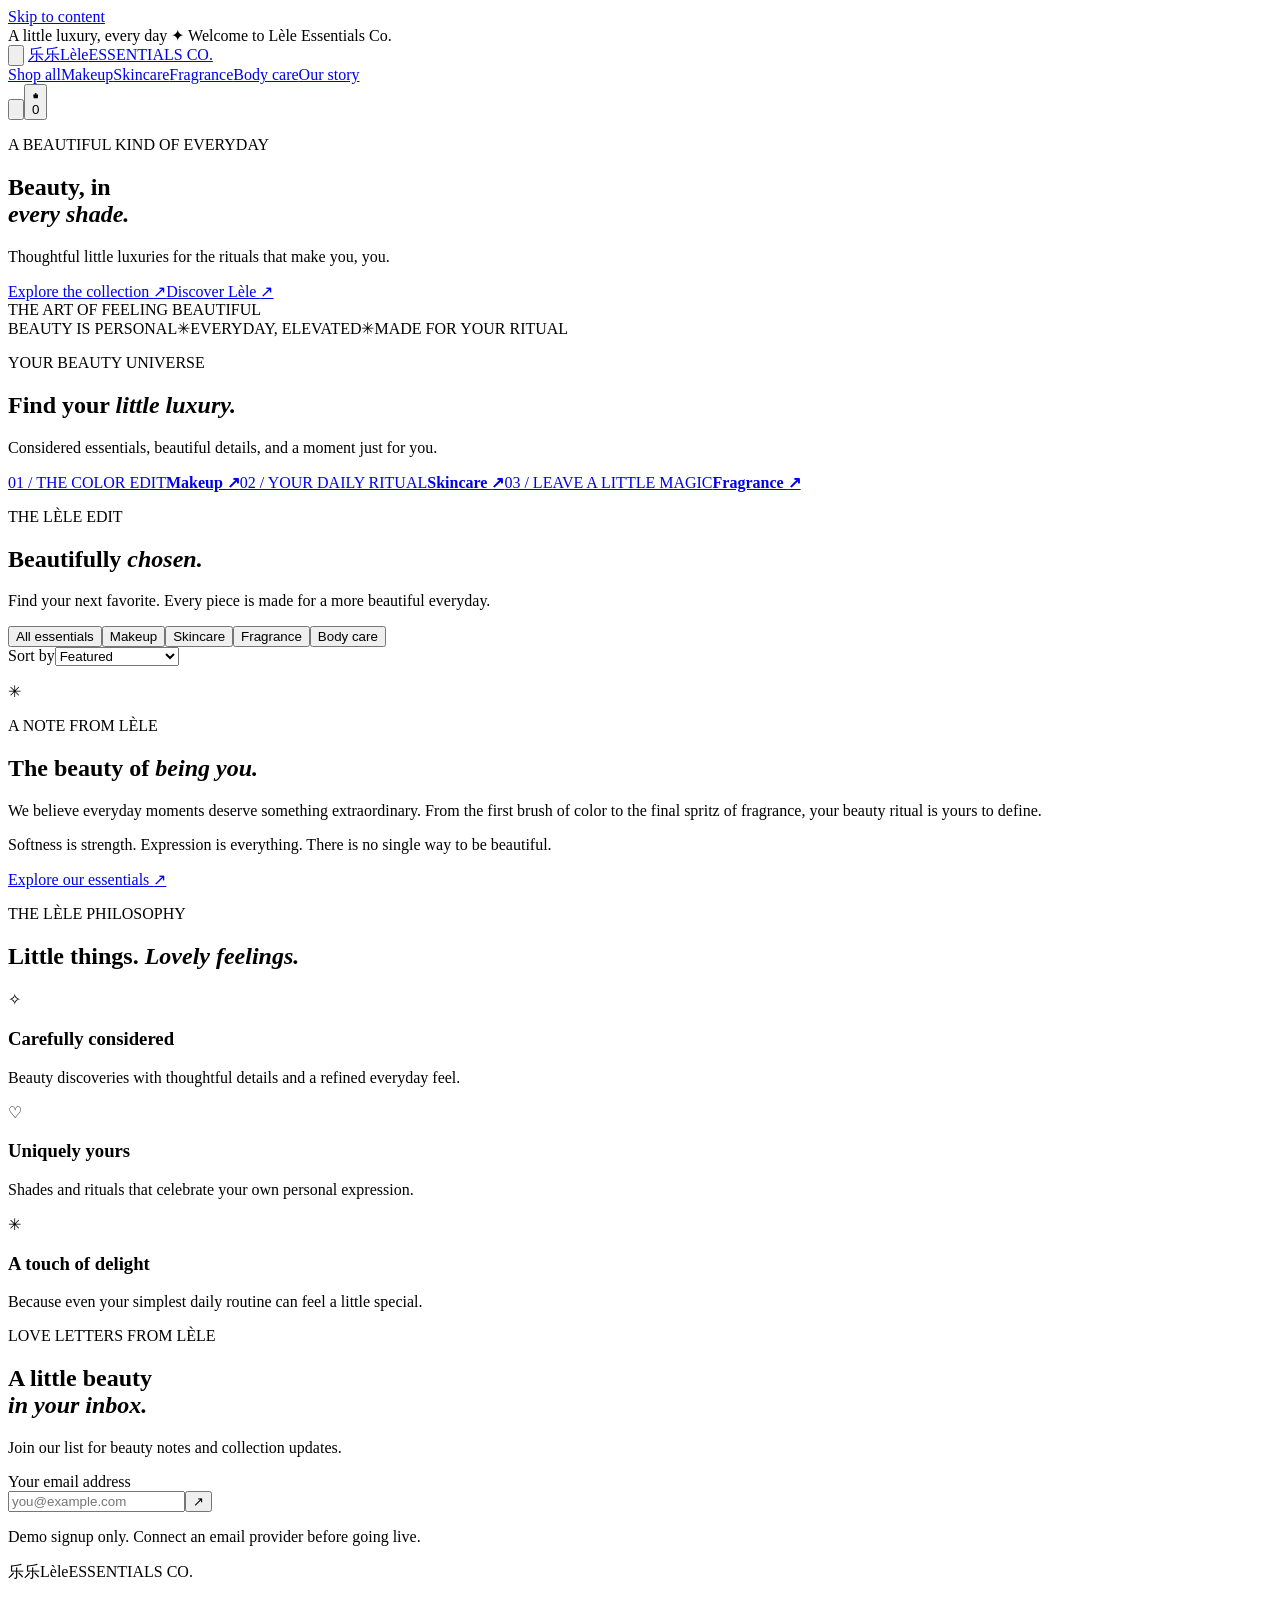
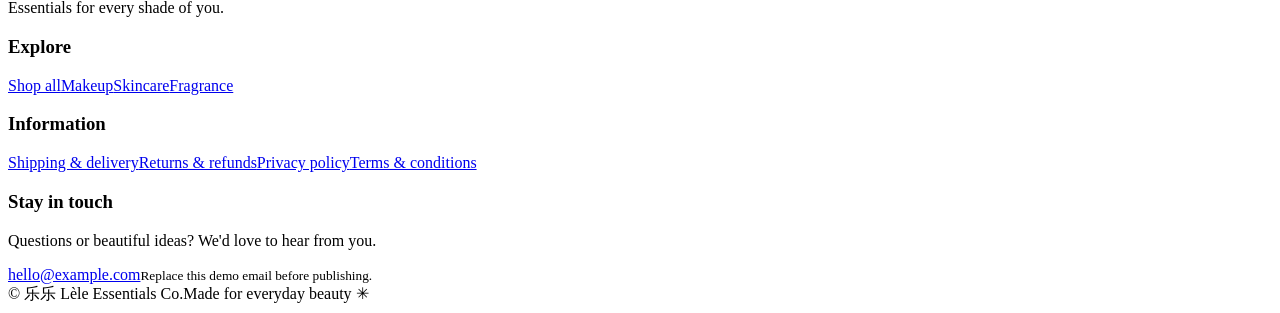
==== index.html @ a58bf6aa "Add files via upload" ====
<!doctype html>
<html lang="en">
<head>
  <meta charset="UTF-8" />
  <meta name="viewport" content="width=device-width, initial-scale=1" />
  <meta name="theme-color" content="#faf6f2" />
  <meta name="description" content="Lèle Essentials Co. — Discover beautifully curated makeup, skincare, fragrance and everyday beauty essentials." />
  <title>乐乐 Lèle Essentials Co. | Beauty, in every shade.</title>
  <link rel="preconnect" href="https://fonts.googleapis.com" />
  <link rel="preconnect" href="https://fonts.gstatic.com" crossorigin />
  <link href="https://fonts.googleapis.com/css2?family=DM+Sans:wght@400;500;600;700&family=Playfair+Display:ital,wght@0,400;0,500;0,600;1,400&display=swap" rel="stylesheet" />
  <link rel="stylesheet" href="styles.css" />
  <script src="app.js" defer></script>
</head>
<body>
  <a class="skip-link" href="#main">Skip to content</a>
  <div class="announcement">A little luxury, every day <span aria-hidden="true">✦</span> Welcome to Lèle Essentials Co.</div>
  <header class="site-header" id="top">
    <div class="header-inner wrap">
      <button class="icon-button menu-toggle" id="menuToggle" aria-label="Open menu" aria-expanded="false" aria-controls="navigation"><svg viewBox="0 0 24 24" aria-hidden="true"><path d="M4 7h16M4 12h16M4 17h16"/></svg></button>
      <a class="brand" href="#top" aria-label="Lèle Essentials Co., homepage"><span class="hanzi">乐乐</span><span class="brand-name">Lèle</span><span class="brand-sub">ESSENTIALS CO.</span></a>
      <nav class="navigation" id="navigation" aria-label="Main navigation">
        <a href="#shop" data-category="all">Shop all</a><a href="#shop" data-category="Makeup">Makeup</a><a href="#shop" data-category="Skincare">Skincare</a><a href="#shop" data-category="Fragrance">Fragrance</a><a href="#shop" data-category="Body Care">Body care</a><a href="#story">Our story</a>
      </nav>
      <div class="header-actions"><button class="icon-button" id="searchToggle" aria-label="Search products"><svg viewBox="0 0 24 24" aria-hidden="true"><circle cx="10.8" cy="10.8" r="6.6"/><path d="m16 16 5 5"/></svg></button><button class="icon-button cart-trigger" id="cartToggle" aria-label="Open shopping bag"><svg viewBox="0 0 24 24" aria-hidden="true"><path d="M4 8h16l-1.3 12H5.3L4 8Z"/><path d="M9 9V6a3 3 0 0 1 6 0v3"/></svg><span id="cartCount" class="cart-count">0</span></button></div>
    </div>
    <div class="search-panel" id="searchPanel" hidden><div class="wrap search-inner"><label for="searchInput">Find something lovely</label><div class="search-field"><svg viewBox="0 0 24 24" aria-hidden="true"><circle cx="10.8" cy="10.8" r="6.6"/><path d="m16 16 5 5"/></svg><input id="searchInput" type="search" placeholder="Search makeup, skincare, fragrance..." autocomplete="off"/><button class="plain-button" id="searchClose" aria-label="Close search">✕</button></div></div></div>
  </header>
  <main id="main">
    <section class="hero" aria-labelledby="hero-title"><div class="hero-photo" role="img" aria-label="Warm, refined beauty products in a sunlit editorial setting"></div><div class="hero-shade"></div><div class="wrap hero-content"><p class="eyebrow light">A BEAUTIFUL KIND OF EVERYDAY</p><h1 id="hero-title">Beauty, in<br/><em>every shade.</em></h1><p>Thoughtful little luxuries for the rituals that make you, you.</p><div class="hero-actions"><a class="button button-light" href="#shop">Explore the collection <span aria-hidden="true">↗</span></a><a class="text-link light-link" href="#story">Discover Lèle <span aria-hidden="true">↗</span></a></div></div><span class="hero-side-note">THE ART OF FEELING BEAUTIFUL</span></section>
    <div class="brand-ribbon"><span>BEAUTY IS PERSONAL</span><span class="ribbon-star">✳</span><span>EVERYDAY, ELEVATED</span><span class="ribbon-star">✳</span><span>MADE FOR YOUR RITUAL</span></div>
    <section class="section category-section wrap" id="discover"><div class="section-heading"><div><p class="eyebrow">YOUR BEAUTY UNIVERSE</p><h2>Find your <em>little luxury.</em></h2></div><p>Considered essentials, beautiful details, and a moment just for you.</p></div><div class="category-grid"><a class="category-card category-makeup" href="#shop" data-category="Makeup"><span class="category-image cat-img-makeup"></span><span class="category-label"><span>01 / THE COLOR EDIT</span><strong>Makeup <span>↗</span></strong></span></a><a class="category-card category-skincare" href="#shop" data-category="Skincare"><span class="category-image cat-img-skincare"></span><span class="category-label"><span>02 / YOUR DAILY RITUAL</span><strong>Skincare <span>↗</span></strong></span></a><a class="category-card category-fragrance" href="#shop" data-category="Fragrance"><span class="category-image cat-img-fragrance"></span><span class="category-label"><span>03 / LEAVE A LITTLE MAGIC</span><strong>Fragrance <span>↗</span></strong></span></a></div></section>
    <section class="section products-section" id="shop"><div class="wrap"><div class="section-heading products-heading"><div><p class="eyebrow">THE LÈLE EDIT</p><h2>Beautifully <em>chosen.</em></h2></div><p>Find your next favorite. Every piece is made for a more beautiful everyday.</p></div><div class="shop-tools"><div class="filter-tabs" id="filters" role="group" aria-label="Filter products"><button class="filter-tab active" data-filter="all" aria-pressed="true">All essentials</button><button class="filter-tab" data-filter="Makeup" aria-pressed="false">Makeup</button><button class="filter-tab" data-filter="Skincare" aria-pressed="false">Skincare</button><button class="filter-tab" data-filter="Fragrance" aria-pressed="false">Fragrance</button><button class="filter-tab" data-filter="Body Care" aria-pressed="false">Body care</button></div><div class="sort-area"><label for="sortProducts">Sort by</label><select id="sortProducts"><option value="featured">Featured</option><option value="price-low">Price: low to high</option><option value="price-high">Price: high to low</option><option value="name">Name: A to Z</option></select></div></div><p class="result-count" id="resultCount" aria-live="polite"></p><div class="product-grid" id="productGrid"></div><div id="noResults" class="empty-results" hidden><h3>No matches just yet.</h3><p>Try another search or category to find your new favorite.</p><button class="button button-dark" id="resetProducts">View all products</button></div></div></section>
    <section class="editorial-section" id="story"><div class="editorial-photo" role="img" aria-label="Elegant beauty still life with roses and skincare"></div><div class="editorial-copy"><span class="ornament">✳</span><p class="eyebrow">A NOTE FROM LÈLE</p><h2>The beauty of <em>being you.</em></h2><p>We believe everyday moments deserve something extraordinary. From the first brush of color to the final spritz of fragrance, your beauty ritual is yours to define.</p><p class="editorial-small">Softness is strength. Expression is everything. There is no single way to be beautiful.</p><a href="#shop" class="text-link">Explore our essentials <span aria-hidden="true">↗</span></a></div></section>
    <section class="section promise-section wrap"><p class="eyebrow center">THE LÈLE PHILOSOPHY</p><h2>Little things. <em>Lovely feelings.</em></h2><div class="promise-grid"><article><span class="promise-icon" aria-hidden="true">✧</span><h3>Carefully considered</h3><p>Beauty discoveries with thoughtful details and a refined everyday feel.</p></article><article><span class="promise-icon" aria-hidden="true">♡</span><h3>Uniquely yours</h3><p>Shades and rituals that celebrate your own personal expression.</p></article><article><span class="promise-icon" aria-hidden="true">✳</span><h3>A touch of delight</h3><p>Because even your simplest daily routine can feel a little special.</p></article></div></section>
    <section class="newsletter-section"><div class="wrap newsletter-content"><div><p class="eyebrow">LOVE LETTERS FROM LÈLE</p><h2>A little beauty<br/><em>in your inbox.</em></h2><p>Join our list for beauty notes and collection updates.</p></div><form id="newsletterForm" class="newsletter-form"><label for="newsletterEmail">Your email address</label><div class="email-row"><input type="email" id="newsletterEmail" name="email" placeholder="you@example.com" required autocomplete="email"/><button type="submit" aria-label="Subscribe to updates">↗</button></div><p class="form-note">Demo signup only. Connect an email provider before going live.</p><p id="newsletterMessage" class="newsletter-message" role="status"></p></form></div></section>
  </main>
  <footer class="site-footer"><div class="wrap footer-grid"><div class="footer-brand"><span class="hanzi">乐乐</span><span class="brand-name">Lèle</span><span class="brand-sub">ESSENTIALS CO.</span><p>Essentials for every shade of you.</p></div><div><h3>Explore</h3><a href="#shop" data-category="all">Shop all</a><a href="#shop" data-category="Makeup">Makeup</a><a href="#shop" data-category="Skincare">Skincare</a><a href="#shop" data-category="Fragrance">Fragrance</a></div><div><h3>Information</h3><a href="#" data-info="Shipping & delivery">Shipping & delivery</a><a href="#" data-info="Returns & refunds">Returns & refunds</a><a href="#" data-info="Privacy policy">Privacy policy</a><a href="#" data-info="Terms & conditions">Terms & conditions</a></div><div><h3>Stay in touch</h3><p>Questions or beautiful ideas? We'd love to hear from you.</p><a href="mailto:hello@example.com">hello@example.com</a><small>Replace this demo email before publishing.</small></div></div><div class="wrap footer-bottom"><span>© <span id="year"></span> 乐乐 Lèle Essentials Co.</span><span>Made for everyday beauty ✳</span></div></footer>
  <div class="overlay" id="overlay" hidden></div>
  <aside class="drawer cart-drawer" id="cartDrawer" aria-labelledby="cartTitle" aria-modal="true" role="dialog" hidden><div class="drawer-header"><div><p class="eyebrow">YOUR LÈLE PICKS</p><h2 id="cartTitle">Your beauty bag <span id="cartTitleCount">(0)</span></h2></div><button class="close-button" id="cartClose" aria-label="Close shopping bag">✕</button></div><div class="cart-items" id="cartItems"></div><div class="cart-footer"><div class="subtotal"><span>Subtotal</span><strong id="subtotal">৳0</strong></div><p>Shipping and applicable charges are calculated at checkout.</p><button class="button button-dark checkout-btn" id="checkoutButton">Checkout <span>↗</span></button><button class="continue-shopping" id="continueShopping">Continue shopping</button></div></aside>
  <section class="product-modal" id="productModal" role="dialog" aria-modal="true" aria-labelledby="modalTitle" hidden><button class="close-button modal-close" id="modalClose" aria-label="Close product details">✕</button><div class="modal-image"><img id="modalImg" alt=""/></div><div class="modal-details"><p class="eyebrow" id="modalCategory"></p><h2 id="modalTitle"></h2><div id="modalPrice" class="modal-price"></div><p id="modalDescription"></p><fieldset class="variant-fieldset"><legend id="variantLegend">Select shade</legend><div id="modalVariants" class="variant-options"></div></fieldset><p class="variant-selection" id="selectedVariant"></p><button class="button button-dark modal-add" id="modalAdd">Add to bag <span>↗</span></button><div class="modal-accordion"><details open><summary>Product details</summary><p id="modalDetailsText"></p></details><details><summary>About this item</summary><p>Demo product information. Replace with supplier-verified ingredients, usage instructions, and safety details before selling.</p></details></div></div></section>
  <section class="info-modal" id="infoModal" role="dialog" aria-modal="true" aria-labelledby="infoTitle" hidden><button class="close-button" id="infoClose" aria-label="Close information">✕</button><p class="eyebrow">LÈLE ESSENTIALS CO.</p><h2 id="infoTitle"></h2><p>This is a demonstration storefront. The official business policy for this section has not been provided. Add your verified store information and policy before publishing.</p></section>
  <div class="toast" id="toast" role="status" aria-live="polite"></div>
</body>
</html>
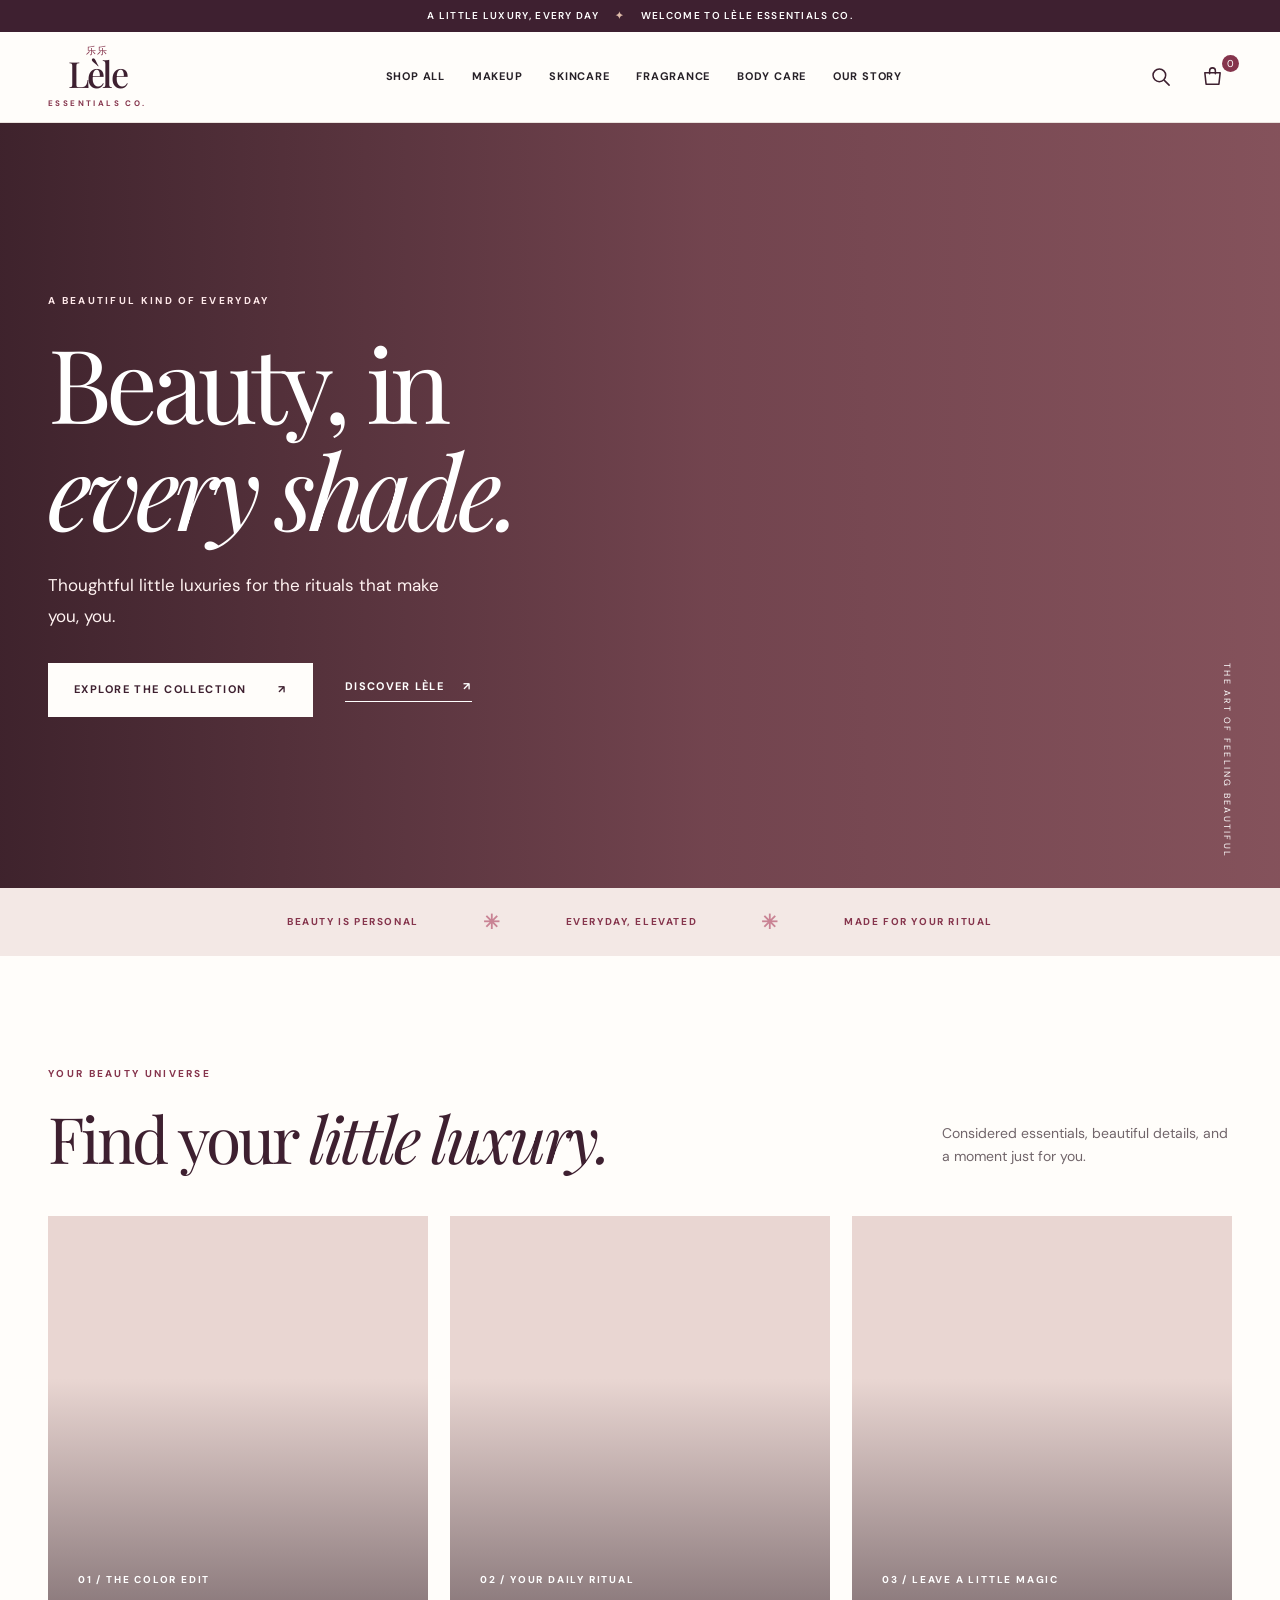
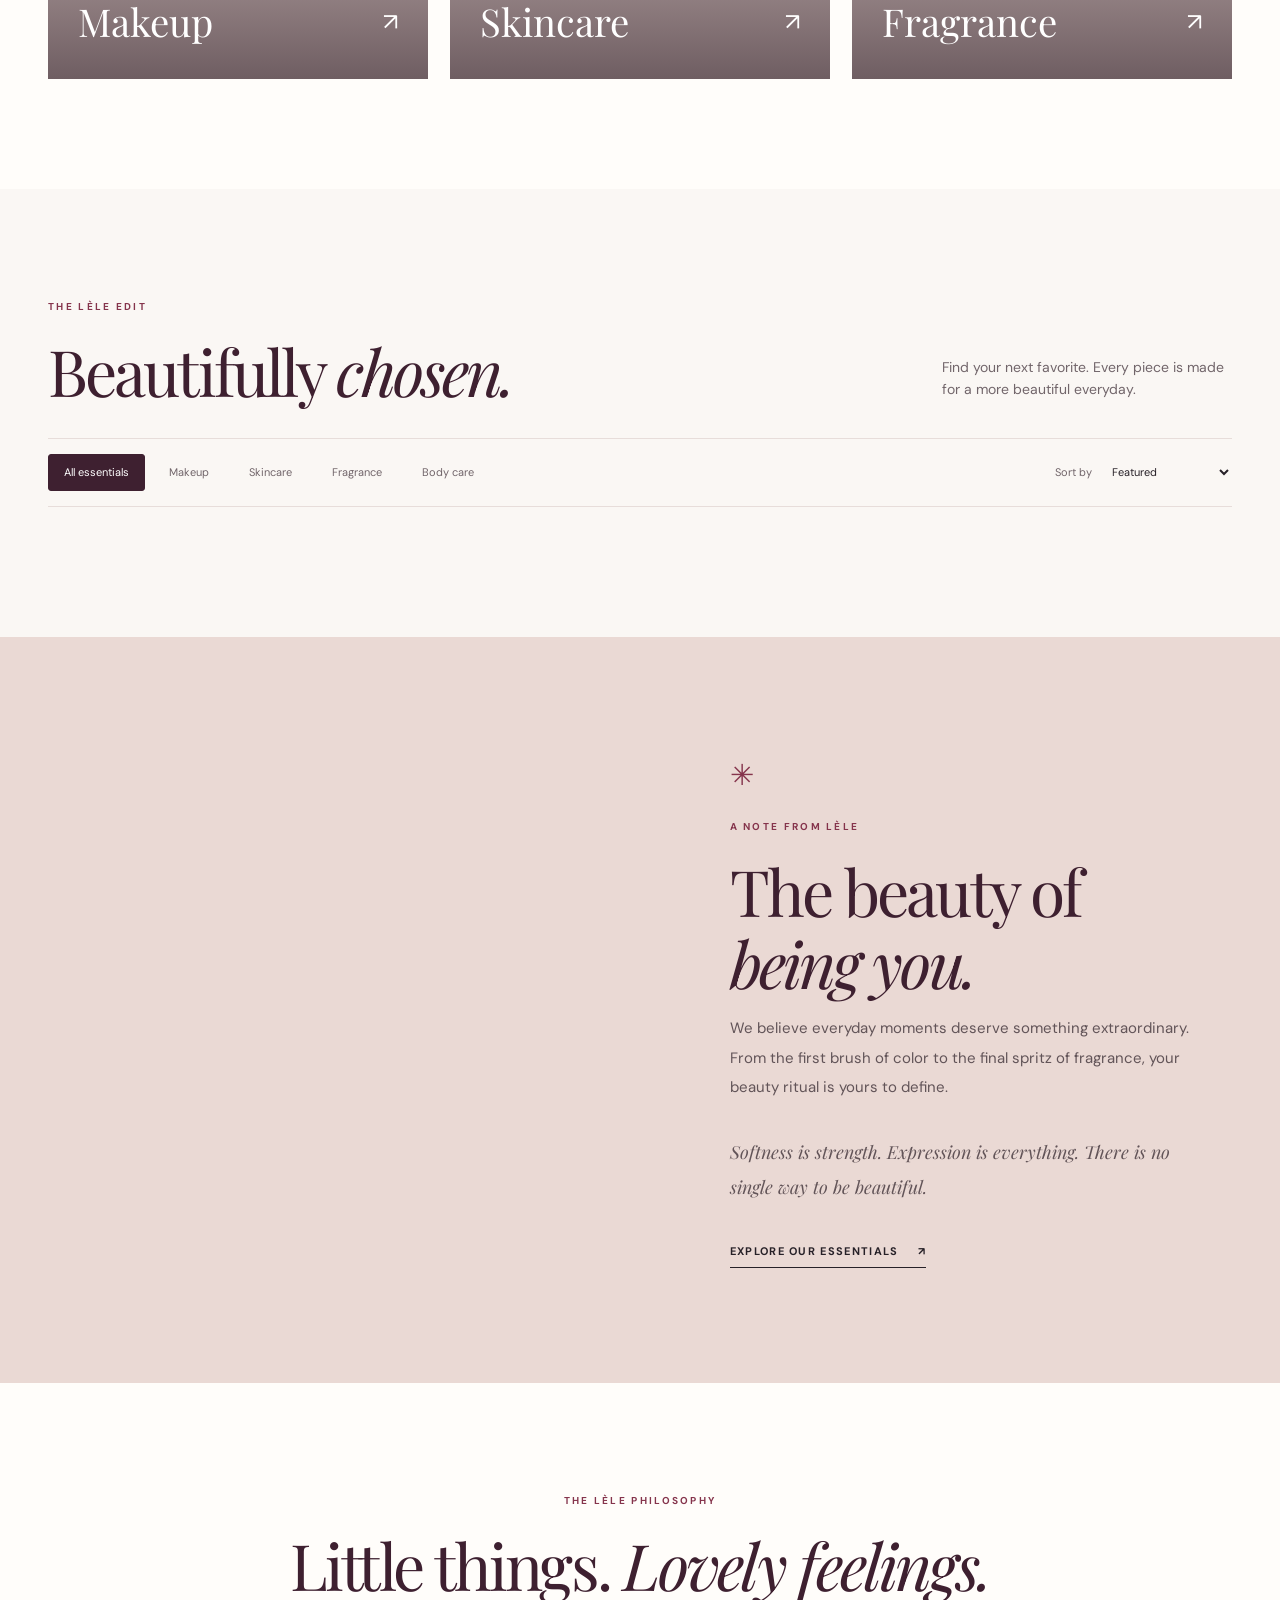
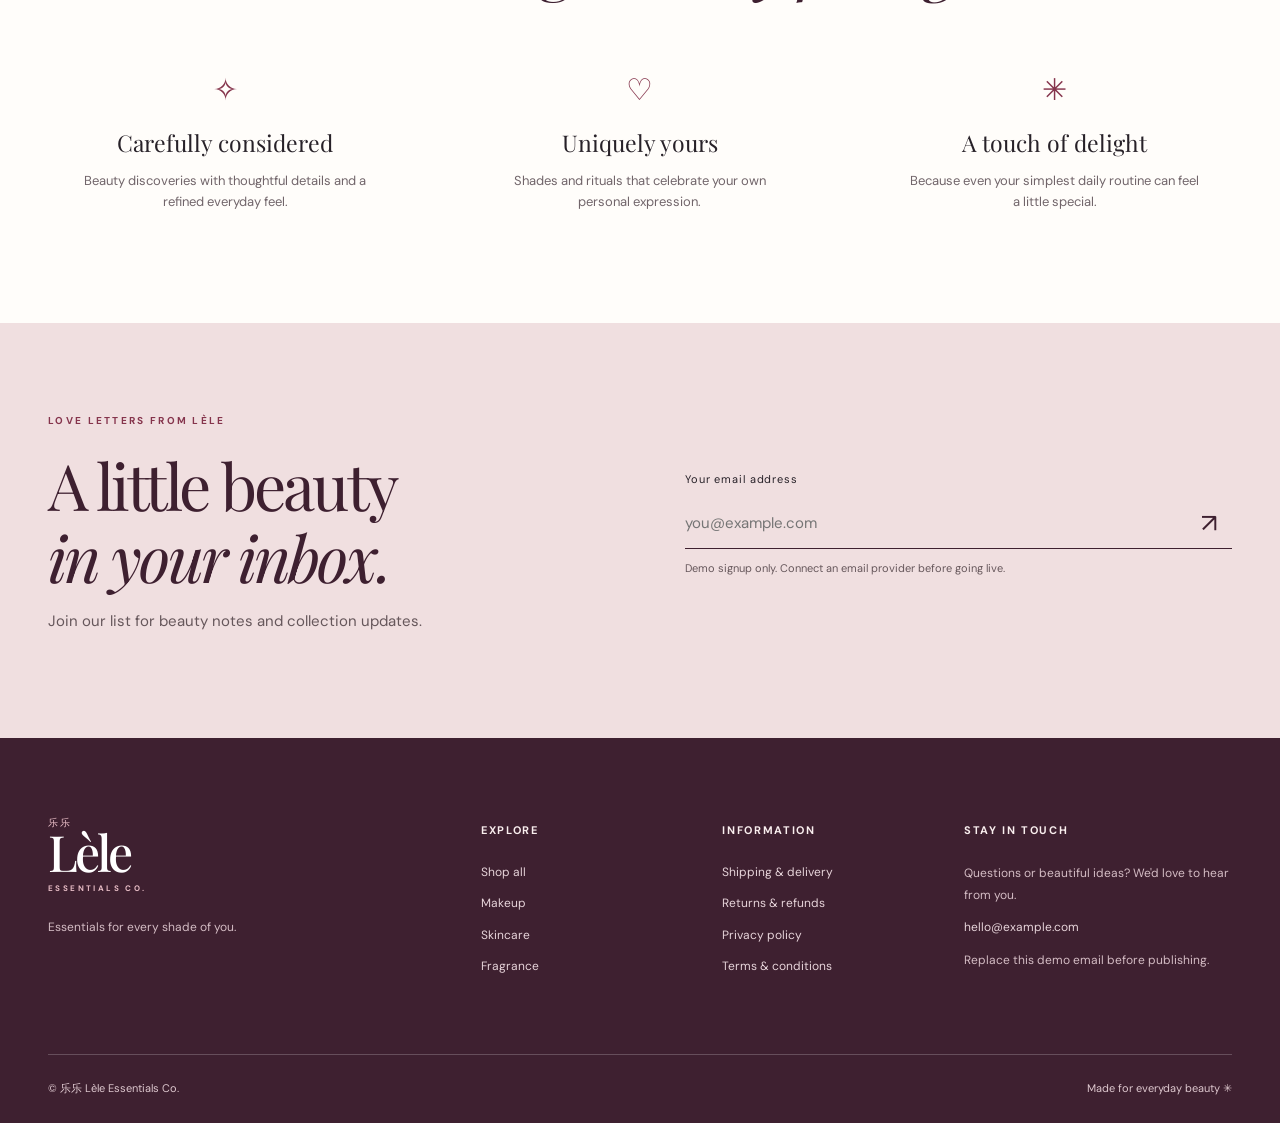
==== commit 785d9235: "Rename lele-essentials-complete.html to index.html" ====
--- a/index.html
+++ b/index.html
@@ -9,8 +9,57 @@
   <link rel="preconnect" href="https://fonts.googleapis.com" />
   <link rel="preconnect" href="https://fonts.gstatic.com" crossorigin />
   <link href="https://fonts.googleapis.com/css2?family=DM+Sans:wght@400;500;600;700&family=Playfair+Display:ital,wght@0,400;0,500;0,600;1,400&display=swap" rel="stylesheet" />
-  <link rel="stylesheet" href="styles.css" />
-  <script src="app.js" defer></script>
+  <style>
+:root{--ivory:#faf7f4;--pearl:#fffdfa;--blush:#f2d6da;--rose:#c98394;--berry:#85344c;--plum:#3e2030;--gold:#c6a16a;--taupe:#96857e;--ink:#272128;--muted:#71656a;--line:#e7ddda;--serif:'Playfair Display',Georgia,serif;--sans:'DM Sans',Arial,sans-serif}*{box-sizing:border-box}html{scroll-behavior:smooth;scroll-padding-top:85px}body{margin:0;background:var(--pearl);color:var(--ink);font:15px/1.6 var(--sans);-webkit-font-smoothing:antialiased}body.no-scroll{overflow:hidden}button,input,select{font:inherit}button{cursor:pointer}button:disabled{opacity:.45;cursor:not-allowed}a{color:inherit;text-decoration:none}img{max-width:100%;display:block}svg{width:23px;height:23px;fill:none;stroke:currentColor;stroke-width:1.6;stroke-linecap:round;stroke-linejoin:round}button:focus-visible,a:focus-visible,input:focus-visible,select:focus-visible,summary:focus-visible{outline:3px solid var(--rose);outline-offset:4px}.wrap{width:min(1320px,calc(100% - 96px));margin:0 auto}.skip-link{position:fixed;top:-80px;left:10px;background:#fff;z-index:9999;padding:14px}.skip-link:focus{top:10px}.announcement{text-align:center;background:var(--plum);color:#fff;font-size:10px;font-weight:600;letter-spacing:.13em;padding:8px 10px;text-transform:uppercase}.announcement span{padding:0 13px;color:#dfbba9}.site-header{position:sticky;z-index:40;top:0;background:rgba(255,253,250,.98);border-bottom:1px solid #eae2dd}.header-inner{min-height:88px;display:flex;align-items:center;justify-content:space-between;gap:28px}.brand,.footer-brand{display:flex;flex-direction:column;align-items:center;line-height:1;flex-shrink:0}.hanzi{font-size:10px;color:var(--berry);letter-spacing:.18em}.brand-name{font:500 36px/.95 var(--serif);letter-spacing:-.065em;color:var(--plum)}.brand-sub{font-size:8px;letter-spacing:.3em;margin-top:9px;color:var(--berry);font-weight:700}.navigation{display:flex;align-items:center;justify-content:center;gap:clamp(14px,2.1vw,35px);font-size:11px;font-weight:700;letter-spacing:.07em;text-transform:uppercase}.navigation a{padding:36px 0;white-space:nowrap;transition:color .2s}.navigation a:hover{color:var(--rose)}.header-actions{display:flex;gap:13px;align-items:center}.icon-button,.close-button,.plain-button{background:none;border:0;color:var(--plum);padding:8px;display:inline-flex;align-items:center;justify-content:center}.menu-toggle{display:none}.cart-trigger{position:relative}.cart-count{position:absolute;top:-2px;right:-7px;border-radius:50%;min-width:17px;height:17px;font-size:10px;color:#fff;background:var(--berry);display:grid;place-items:center}.search-panel{border-top:1px solid var(--line);box-shadow:0 18px 28px #3e203015;background:#fffefa}.search-inner{padding:22px 0 30px}.search-inner label{font:24px var(--serif)}.search-field{margin-top:12px;display:flex;align-items:center;gap:12px;border-bottom:1px solid var(--taupe)}.search-field input{width:100%;border:0;outline:0;padding:14px 0;background:transparent}.hero{min-height:670px;height:min(790px,75vw);max-height:85vh;position:relative;overflow:hidden;background:#8c5760;color:white;display:flex;align-items:center}.hero-photo{position:absolute;inset:0;background-image:url('https://images.unsplash.com/photo-1596462502278-27bfdc403348?auto=format&fit=crop&w=2200&q=85');background-position:center 46%;background-size:cover;transform:scale(1.01)}.hero-shade{position:absolute;inset:0;background:linear-gradient(90deg,rgba(39,19,29,.77),rgba(63,31,44,.34) 55%,rgba(42,23,35,.08))}.hero-content{position:relative;z-index:1}.eyebrow{font-size:10px;letter-spacing:.23em;color:var(--berry);font-weight:700;text-transform:uppercase;margin:0 0 20px}.eyebrow.light{color:#ffe9ea}.hero h1{font:400 clamp(66px,8vw,128px)/1.04 var(--serif);letter-spacing:-.055em;margin:0 0 28px;max-width:780px}.hero h1 em,h2 em{font-weight:400}.hero-content>p:not(.eyebrow){font-size:17px;max-width:395px;line-height:1.8;color:#fff2f1}.hero-actions{display:flex;align-items:center;gap:32px;margin-top:32px}.button{border:1px solid transparent;display:inline-flex;align-items:center;justify-content:center;gap:32px;padding:17px 25px;font-size:11px;font-weight:700;letter-spacing:.13em;text-transform:uppercase;transition:transform .25s,background .25s,border .25s;min-height:51px}.button:hover{transform:translateY(-2px)}.button-light{background:var(--pearl);color:var(--plum)}.button-light:hover{background:#f5dde0}.button-dark{background:var(--plum);color:#fff}.button-dark:hover{background:var(--berry)}.text-link{display:inline-block;border-bottom:1px solid currentColor;padding-bottom:6px;text-transform:uppercase;font-size:11px;letter-spacing:.12em;font-weight:700}.text-link span{margin-left:15px}.light-link{color:white}.hero-side-note{position:absolute;bottom:30px;right:46px;writing-mode:vertical-rl;letter-spacing:.25em;font-size:9px}.brand-ribbon{display:flex;justify-content:center;gap:clamp(13px,5vw,75px);align-items:center;background:#f3e8e5;color:var(--berry);padding:18px 15px;font-size:10px;letter-spacing:.16em;font-weight:700;white-space:nowrap}.ribbon-star{font-size:20px;color:var(--rose)}.section{padding:110px 0}.section-heading{display:flex;justify-content:space-between;align-items:end;gap:35px;margin-bottom:42px}.section-heading h2,.editorial-copy h2,.promise-section h2,.newsletter-section h2{font:400 clamp(42px,5vw,70px)/1.13 var(--serif);letter-spacing:-.045em;margin:0;color:var(--plum)}.section-heading>p{max-width:290px;color:var(--muted);font-size:14px;margin:0 0 7px}.category-grid{display:grid;grid-template-columns:repeat(3,minmax(0,1fr));gap:22px}.category-card{position:relative;overflow:hidden;aspect-ratio:.82;background:#e9d6d2;display:block}.category-image{position:absolute;inset:0;background-size:cover;background-position:center;transition:transform .7s cubic-bezier(.2,.8,.2,1)}.category-card:hover .category-image{transform:scale(1.07)}.category-card:after{content:'';position:absolute;inset:35% 0 0;background:linear-gradient(transparent,rgba(29,13,23,.6))}.cat-img-makeup{background-image:url('https://images.unsplash.com/photo-1522335789203-aabd1fc54bc9?auto=format&fit=crop&w=900&q=85')}.cat-img-skincare{background-image:url('https://images.unsplash.com/photo-1556229010-6c3f2c9ca5f8?auto=format&fit=crop&w=900&q=85')}.cat-img-fragrance{background-image:url('https://images.unsplash.com/photo-1541643600914-78b084683601?auto=format&fit=crop&w=900&q=85')}.category-label{position:absolute;z-index:2;color:white;bottom:32px;left:30px;right:30px}.category-label>span{display:block;font-size:10px;letter-spacing:.18em;font-weight:700;margin-bottom:7px}.category-label strong{font:400 clamp(30px,3vw,46px) var(--serif);display:flex;justify-content:space-between;align-items:center}.category-label strong span{font:24px var(--sans)}.products-section{background:var(--ivory)}.products-heading{margin-bottom:30px}.shop-tools{display:flex;justify-content:space-between;align-items:center;gap:30px;border-top:1px solid var(--line);border-bottom:1px solid var(--line);padding:15px 0}.filter-tabs{display:flex;flex-wrap:wrap;gap:8px}.filter-tab{border:1px solid transparent;border-radius:3px;padding:9px 15px;color:var(--muted);background:transparent;font-size:11px;white-space:nowrap}.filter-tab.active,.filter-tab:hover{border-color:var(--plum);background:var(--plum);color:white}.sort-area{display:flex;align-items:center;gap:10px;white-space:nowrap;font-size:11px;color:var(--muted)}.sort-area select{background:transparent;border:0;color:var(--ink);padding:8px 18px 8px 6px;max-width:180px}.result-count{margin:20px 0;font-size:11px;color:var(--muted)}.product-grid{display:grid;grid-template-columns:repeat(4,minmax(0,1fr));gap:42px 19px}.product-card{min-width:0}.product-img-wrap{position:relative;aspect-ratio:.82;overflow:hidden;background:#efe3df}.product-img-wrap img{height:100%;width:100%;object-fit:cover;transition:transform .5s}.product-card:hover img{transform:scale(1.055)}.product-badge{position:absolute;top:13px;left:13px;background:#fffbf7;color:var(--plum);padding:5px 9px;letter-spacing:.13em;font-weight:700;font-size:9px;text-transform:uppercase}.quick-add{position:absolute;bottom:13px;left:13px;right:13px;background:rgba(255,253,250,.96);border:0;color:var(--plum);min-height:42px;letter-spacing:.12em;font-size:10px;font-weight:700;text-transform:uppercase;transition:background .2s}.quick-add:hover{background:var(--blush)}.product-category{color:var(--berry);text-transform:uppercase;font-size:10px;letter-spacing:.14em;margin:17px 0 6px;font-weight:700}.product-title{border:0;padding:0;background:none;font:400 20px/1.3 var(--serif);text-align:left;color:var(--ink)}.product-title:hover{text-decoration:underline}.product-price{font-size:13px;font-weight:700;margin:9px 0}.swatches{display:flex;gap:5px;margin-top:12px}.swatch-dot{height:13px;width:13px;border:1px solid #ffffff;box-shadow:0 0 0 1px #d7cac5;border-radius:50%}.empty-results{text-align:center;padding:50px}.empty-results h3{font:36px var(--serif)}.editorial-section{display:grid;grid-template-columns:1fr 1fr;min-height:670px;background:#ead9d4}.editorial-photo{background:url('https://images.unsplash.com/photo-1608248543803-ba4f8c70ae0b?auto=format&fit=crop&w=1350&q=85') center/cover}.editorial-copy{padding:clamp(55px,9vw,150px) clamp(35px,7vw,110px);display:flex;flex-direction:column;justify-content:center;align-items:flex-start}.ornament{font-size:29px;color:var(--berry);margin-bottom:20px}.editorial-copy h2{max-width:490px}.editorial-copy>p:not(.eyebrow){max-width:465px;line-height:1.95;color:#625458}.editorial-small{font-family:var(--serif);font-style:italic;font-size:18px!important}.editorial-copy .text-link{margin-top:20px}.promise-section{text-align:center}.center{text-align:center}.promise-grid{display:grid;grid-template-columns:repeat(3,minmax(0,1fr));gap:60px;margin-top:65px}.promise-icon{font-size:30px;color:var(--berry)}.promise-grid h3{font:400 23px var(--serif);margin:13px 0}.promise-grid p{max-width:290px;margin:0 auto;color:var(--muted);font-size:13px}.newsletter-section{background:#f0dfe0;padding:90px 0}.newsletter-content{display:grid;grid-template-columns:1fr 1fr;gap:90px;align-items:center}.newsletter-content p:not(.eyebrow){color:#66575b}.newsletter-form label{display:block;font-size:11px;letter-spacing:.08em;margin-bottom:10px}.email-row{display:flex;border-bottom:1px solid var(--plum)}.email-row input{flex:1;min-width:0;border:0;background:none;font-size:15px;padding:13px 0;outline:0}.email-row button{border:0;background:none;font-size:26px;color:var(--plum);padding:3px 15px}.form-note{font-size:11px}.newsletter-message{font-size:12px;color:var(--berry)}.site-footer{padding:80px 0 25px;background:var(--plum);color:#f9eeee}.footer-grid{display:grid;grid-template-columns:2fr 1fr 1fr 1.4fr;gap:50px}.footer-brand{align-items:flex-start}.footer-brand .brand-name{font-size:50px;color:#fff}.footer-brand .hanzi,.footer-brand .brand-sub{color:#e8bdc6}.footer-brand p{margin-top:25px;color:#d6bdc7}.footer-grid h3{font-size:11px;letter-spacing:.15em;text-transform:uppercase;margin:4px 0 24px}.footer-grid a{display:block;margin:0 0 12px;font-size:12px;color:#e7d4da}.footer-grid a:hover{text-decoration:underline}.footer-grid p,.footer-grid small{font-size:12px;color:#d4bcc4;line-height:1.8}.footer-grid small{display:block;margin-top:6px}.footer-bottom{border-top:1px solid #ffffff35;padding-top:25px;margin-top:66px;display:flex;justify-content:space-between;color:#dec8cf;font-size:11px}.overlay{position:fixed;inset:0;background:rgba(29,15,23,.52);z-index:70}.drawer{position:fixed;z-index:75;right:0;top:0;bottom:0;width:min(480px,100%);background:var(--pearl);display:flex;flex-direction:column;box-shadow:-10px 0 40px #0002}.drawer[hidden],.overlay[hidden],.product-modal[hidden],.info-modal[hidden],.search-panel[hidden],.empty-results[hidden]{display:none!important}.drawer-header{padding:30px;border-bottom:1px solid var(--line);display:flex;justify-content:space-between;align-items:start}.drawer-header .eyebrow{margin:0 0 8px}.drawer h2{font:29px var(--serif);margin:0}.cart-items{overflow-y:auto;flex:1;padding:20px 30px}.cart-line{display:grid;grid-template-columns:90px 1fr;gap:17px;padding:17px 0;border-bottom:1px solid var(--line)}.cart-line img{width:90px;height:112px;object-fit:cover}.cart-line h3{font:19px var(--serif);margin:0}.cart-line p{font-size:12px;color:var(--muted);margin:4px 0}.cart-line strong{font-size:13px}.cart-line-controls{display:flex;align-items:center;justify-content:space-between;margin-top:7px}.qty-controls{border:1px solid var(--line);display:flex;align-items:center}.qty-controls button{width:28px;height:27px;border:0;background:none}.qty-controls span{min-width:25px;text-align:center;font-size:12px}.remove-item{background:none;border:0;text-decoration:underline;font-size:11px;color:var(--muted)}.cart-footer{padding:22px 30px 30px;border-top:1px solid var(--line)}.subtotal{display:flex;justify-content:space-between;font-size:15px}.cart-footer>p{font-size:11px;color:var(--muted)}.checkout-btn{width:100%;justify-content:space-between;margin-top:12px}.continue-shopping{display:block;margin:17px auto 0;background:none;border:0;text-decoration:underline;font-size:12px}.empty-cart{text-align:center;padding:80px 0}.empty-cart .bag-icon{font:55px var(--serif);color:var(--rose)}.empty-cart h3{font:29px var(--serif)}.product-modal{position:fixed;z-index:80;top:50%;left:50%;transform:translate(-50%,-50%);width:min(920px,calc(100% - 36px));max-height:min(790px,calc(100vh - 36px));overflow-y:auto;background:var(--pearl);display:grid;grid-template-columns:1fr 1fr;box-shadow:0 20px 70px #0004}.modal-close{position:absolute;right:14px;top:14px;z-index:2;background:#fff;border-radius:50%}.modal-image{background:#e8d9d6;min-height:530px}.modal-image img{width:100%;height:100%;object-fit:cover}.modal-details{padding:52px 40px}.modal-details h2{font:40px/1.2 var(--serif);margin:0}.modal-price{font-weight:700;color:var(--berry);margin:17px 0}.modal-details>p:not(.eyebrow){color:var(--muted);font-size:13px;line-height:1.8}.variant-fieldset{border:0;padding:0;margin:27px 0 0}.variant-fieldset legend{font-size:12px;font-weight:700;margin-bottom:12px}.variant-options{display:flex;flex-wrap:wrap;gap:10px}.variant-option{height:32px;width:32px;border-radius:50%;border:3px solid #fff;box-shadow:0 0 0 1px #d5c7c8}.variant-option.selected{box-shadow:0 0 0 2px var(--plum)}.variant-option:disabled{opacity:.3}.variant-selection{min-height:20px;font-size:12px!important}.modal-add{width:100%;justify-content:space-between;margin-top:5px}.modal-accordion{margin-top:25px;border-top:1px solid var(--line)}.modal-accordion details{border-bottom:1px solid var(--line);padding:11px 0}.modal-accordion summary{cursor:pointer;font-size:13px;font-weight:600}.modal-accordion p{font-size:12px;color:var(--muted)}.info-modal{position:fixed;z-index:80;top:50%;left:50%;transform:translate(-50%,-50%);width:min(500px,calc(100% - 32px));background:var(--pearl);padding:46px;box-shadow:0 20px 70px #0004}.info-modal .close-button{position:absolute;top:12px;right:12px}.info-modal h2{font:40px var(--serif)}.info-modal>p:last-child{color:var(--muted)}.toast{position:fixed;z-index:100;bottom:25px;left:50%;transform:translate(-50%,20px);background:var(--plum);color:#fff;padding:12px 24px;font-size:12px;opacity:0;pointer-events:none;transition:opacity .25s,transform .25s;text-align:center;max-width:calc(100% - 30px)}.toast.show{opacity:1;transform:translate(-50%,0)}@media(max-width:1100px){.wrap{width:min(100% - 56px,1320px)}.navigation{gap:15px}.navigation a{font-size:10px}.brand-name{font-size:30px}.product-grid{grid-template-columns:repeat(3,minmax(0,1fr))}.hero{min-height:600px}}@media(max-width:780px){.wrap{width:calc(100% - 36px)}.header-inner{min-height:71px}.menu-toggle{display:inline-flex}.navigation{position:absolute;left:0;right:0;top:100%;background:var(--pearl);padding:10px 25px 25px;display:none;flex-direction:column;align-items:stretch;gap:0;border-bottom:1px solid var(--line);box-shadow:0 20px 30px #0001}.navigation.open{display:flex}.navigation a{padding:13px 7px;border-bottom:1px solid var(--line);font-size:12px}.header-inner{gap:10px}.brand-name{font-size:28px}.brand-sub{font-size:7px}.hanzi{font-size:9px}.hero{height:660px;max-height:none;min-height:0;align-items:end;padding-bottom:75px}.hero-photo{background-position:58% center}.hero-shade{background:linear-gradient(0deg,#2b1922db,transparent 85%)}.hero h1{font-size:clamp(58px,13vw,91px)}.hero-content>p:not(.eyebrow){font-size:14px}.hero-side-note{display:none}.brand-ribbon{gap:14px;font-size:8px;overflow:hidden}.brand-ribbon span:nth-of-type(5){display:none}.section{padding:70px 0}.section-heading{display:block;margin-bottom:28px}.section-heading>p{margin-top:12px}.category-grid{gap:12px}.category-label{left:15px;right:15px;bottom:19px}.category-label>span{font-size:8px}.category-label strong{font-size:24px}.product-grid{grid-template-columns:repeat(2,minmax(0,1fr));gap:30px 13px}.shop-tools{align-items:stretch;flex-direction:column;gap:10px}.filter-tabs{flex-wrap:nowrap;overflow-x:auto;padding-bottom:5px}.sort-area{justify-content:flex-end}.editorial-section{grid-template-columns:1fr}.editorial-photo{height:430px}.editorial-copy{padding:70px 28px}.promise-grid{gap:30px}.newsletter-content{grid-template-columns:1fr;gap:30px}.footer-grid{grid-template-columns:repeat(2,1fr);gap:35px}.footer-brand{grid-column:span 2}.product-modal{grid-template-columns:1fr;max-height:90vh}.modal-image{height:320px;min-height:0}.modal-details{padding:30px 24px}.modal-details h2{font-size:30px}}@media(max-width:480px){.hero{height:590px}.hero h1{font-size:56px}.hero-actions{gap:18px;flex-wrap:wrap}.button{padding:15px 17px;gap:14px}.section-heading h2,.editorial-copy h2,.promise-section h2,.newsletter-section h2{font-size:42px}.category-grid{grid-template-columns:1fr 1fr}.category-card{aspect-ratio:.8}.category-card:last-child{grid-column:span 2;aspect-ratio:1.8}.category-label strong{font-size:24px}.product-title{font-size:17px}.quick-add{left:6px;right:6px;bottom:7px;font-size:9px;min-height:37px}.product-badge{font-size:8px;left:7px;top:7px}.promise-grid{grid-template-columns:1fr;gap:42px}.footer-bottom{gap:15px;flex-direction:column}.site-footer{padding-top:55px}.hero-side-note{display:none}.announcement{font-size:8px}.cart-items{padding:15px 18px}.drawer-header,.cart-footer{padding-left:18px;padding-right:18px}.modal-image{height:250px}}@media(prefers-reduced-motion:reduce){*,*:before,*:after{scroll-behavior:auto!important;transition:none!important;animation:none!important}}
+
+</style>
+  <script>
+'use strict';
+// Demonstration catalog. Replace with real Shopify catalog / Storefront API data.
+const PRODUCTS = [
+ {id:'lip-rose',name:'Velvet Kiss Lip Color',category:'Makeup',price:1250,badge:'THE LÈLE EDIT',img:'photo-1586495777744-4413f21062fa',desc:'A softly expressive lip color for a look that feels like you.',detail:'A curated color essential for your makeup ritual.',variants:[['Petal Nude','#bf8279'],['Rose Muse','#ad5364'],['Berry Kiss','#7b324b']]},
+ {id:'serum-glow',name:'Morning Dew Face Serum',category:'Skincare',price:1890,badge:'A LITTLE LUXURY',img:'photo-1608248543803-ba4f8c70ae0b',desc:'A lovely addition to the simple pleasures of your daily skincare ritual.',detail:'A demonstration skincare item. Add verified composition and directions before launch.',variants:[['30 ml','#e5ba9b']]},
+ {id:'perfume-amber',name:'Soft Aura Eau de Parfum',category:'Fragrance',price:2450,badge:'NEW',img:'photo-1541643600914-78b084683601',desc:'A scent-inspired moment designed for your personal routine.',detail:'Demonstration fragrance listing. Actual notes and ingredient disclosures are pending.',variants:[['50 ml','#d3a276'],['100 ml','#a26a58']]},
+ {id:'body-cream',name:'Cloud Nine Body Cream',category:'Body Care',price:1450,badge:'',img:'photo-1608571423902-eed4a5ad8108',desc:'A cozy self-care essential for an unhurried routine.',detail:'Demonstration body care listing. Add supplier-approved ingredient and usage details.',variants:[['200 ml','#e6c7ab']]},
+ {id:'blush-peony',name:'Blush Bloom Cheek Color',category:'Makeup',price:1390,badge:'BESTSELLER EDIT',img:'photo-1512496015851-a90fb38ba796',desc:'Playful, expressive cheek color to make each day your own.',detail:'A demonstration powder blush with selectable color options.',variants:[['Peony','#cd7382'],['Apricot','#db957c'],['Rosy Mauve','#a46a79']]},
+ {id:'cleanser-milk',name:'Pure Petal Gentle Cleanser',category:'Skincare',price:1190,badge:'',img:'photo-1556229010-6c3f2c9ca5f8',desc:'A quietly lovely start or finish to your beauty routine.',detail:'A demonstration cleansing product. Supply verified application and safety information.',variants:[['120 ml','#e4d2b7']]},
+ {id:'body-mist',name:'Petal Hour Body Mist',category:'Fragrance',price:1090,badge:'NEW',img:'photo-1594035910387-fea47794261f',desc:'A gentle scent moment wherever your day takes you.',detail:'Demonstration mist listing, with notes and safety details to be supplied.',variants:[['Rose','#d68c9e'],['Vanilla','#e4c6a2']]},
+ {id:'lip-oil',name:'Gloss & Glow Lip Oil',category:'Makeup',price:990,badge:'YOUR DAILY PICK',img:'photo-1591360236480-4ed861025fa1',desc:'A delightful finishing touch for an easy everyday look.',detail:'Demonstration lip oil listing. Replace with exact formulation and instructions.',variants:[['Clear','#f0d6bf'],['Pink Glaze','#d784a0'],['Cherry','#a93c54']]}
+];
+const $ = id=>document.getElementById(id);
+const currency = amount=>'৳'+new Intl.NumberFormat('en-BD',{maximumFractionDigits:0}).format(amount);
+const imageUrl=(id,width=900)=>`https://images.unsplash.com/${id}?auto=format&fit=crop&w=${width}&q=80`;
+const safeParse=(value,fallback)=>{try{return JSON.parse(value)||fallback}catch{return fallback}};
+let cart=safeParse(localStorage.getItem('leleCart'),[]).filter(line=>PRODUCTS.some(p=>p.id===line.id && p.variants[line.variant] && Number.isInteger(line.qty)&&line.qty>0));
+let activeCategory='all',searchQuery='',sort='featured',currentProduct=null,currentVariant=0,lastFocus=null,toastTimeout;
+const formatProduct=p=>`<article class="product-card"><div class="product-img-wrap"><img src="${imageUrl(p.img,660)}" alt="${p.name} product photograph, illustrative demo image" loading="lazy" onerror="this.src='https://placehold.co/660x800/f0dfe0/85344c?text=L%C3%A8le'"/>${p.badge?`<span class="product-badge">${p.badge}</span>`:''}<button class="quick-add" data-open="${p.id}" aria-label="View options for ${p.name}">Discover & shop ↗</button></div><p class="product-category">LÈLE / ${p.category}</p><button class="product-title" data-open="${p.id}">${p.name}</button><p class="product-price">${currency(p.price)}</p><div class="swatches" aria-label="${p.variants.length} options">${p.variants.map(v=>`<span class="swatch-dot" title="${v[0]}" style="background:${v[1]}"></span>`).join('')}</div></article>`;
+function renderProducts(){let list=PRODUCTS.filter(p=>(activeCategory==='all'||p.category===activeCategory)&&(`${p.name} ${p.category} ${p.desc}`.toLowerCase().includes(searchQuery.toLowerCase())));if(sort==='price-low')list.sort((a,b)=>a.price-b.price);if(sort==='price-high')list.sort((a,b)=>b.price-a.price);if(sort==='name')list.sort((a,b)=>a.name.localeCompare(b.name));$('productGrid').innerHTML=list.map(formatProduct).join('');$('resultCount').textContent=`Showing ${list.length} of ${PRODUCTS.length} curated essentials`;$('noResults').hidden=list.length!==0;document.querySelectorAll('[data-filter]').forEach(b=>{const on=b.dataset.filter===activeCategory;b.classList.toggle('active',on);b.setAttribute('aria-pressed',String(on))})}
+function setCategory(category){activeCategory=category;renderProducts();$('navigation').classList.remove('open');$('menuToggle').setAttribute('aria-expanded','false')}
+function toast(message){const el=$('toast');el.textContent=message;el.classList.add('show');clearTimeout(toastTimeout);toastTimeout=setTimeout(()=>el.classList.remove('show'),3100)}
+function showLayer(id){lastFocus=document.activeElement;$('overlay').hidden=false;$(id).hidden=false;document.body.classList.add('no-scroll');const first=$(id).querySelector('.close-button,button');if(first)first.focus()}
+function closeLayers(){for(const id of ['cartDrawer','productModal','infoModal'])$(id).hidden=true;$('overlay').hidden=true;document.body.classList.remove('no-scroll');if(lastFocus?.isConnected)lastFocus.focus()}
+function openProduct(id){const p=PRODUCTS.find(p=>p.id===id);if(!p)return;currentProduct=p;currentVariant=0;$('modalCategory').textContent='LÈLE / '+p.category;$('modalTitle').textContent=p.name;$('modalPrice').textContent=currency(p.price);$('modalDescription').textContent=p.desc;$('modalDetailsText').textContent=p.detail;$('modalImg').src=imageUrl(p.img,1100);$('modalImg').alt=`Illustrative photograph for ${p.name}`;$('variantLegend').textContent=p.category==='Makeup'?'Choose your shade':'Choose your option';renderVariants();showLayer('productModal')}
+function renderVariants(){$('modalVariants').innerHTML=currentProduct.variants.map((v,i)=>`<button class="variant-option ${i===currentVariant?'selected':''}" style="background:${v[1]}" data-variant="${i}" aria-label="${v[0]}" aria-pressed="${i===currentVariant}" title="${v[0]}"></button>`).join('');$('selectedVariant').textContent='Selected: '+currentProduct.variants[currentVariant][0]}
+function saveCart(){localStorage.setItem('leleCart',JSON.stringify(cart));renderCart()}
+function addToCart(id,variant=0){const p=PRODUCTS.find(p=>p.id===id);if(!p||!p.variants[variant])return;const line=cart.find(l=>l.id===id&&l.variant===variant);if(line)line.qty=Math.min(99,line.qty+1);else cart.push({id,variant,qty:1});saveCart();closeLayers();showLayer('cartDrawer');toast('Added to your beauty bag')}
+function renderCart(){const count=cart.reduce((s,l)=>s+l.qty,0);$('cartCount').textContent=count;$('cartTitleCount').textContent=`(${count})`;$('subtotal').textContent=currency(cart.reduce((s,l)=>s+PRODUCTS.find(p=>p.id===l.id).price*l.qty,0));$('checkoutButton').disabled=!count;if(!count){$('cartItems').innerHTML='<div class="empty-cart"><span class="bag-icon">♡</span><h3>Your bag is waiting.</h3><p>Find something that makes your day lovely.</p><button class="button button-dark" id="emptyShop">Explore the collection</button></div>';return}$('cartItems').innerHTML=cart.map((l,i)=>{const p=PRODUCTS.find(p=>p.id===l.id);return `<div class="cart-line"><img src="${imageUrl(p.img,240)}" alt="${p.name}"/><div><h3>${p.name}</h3><p>${p.variants[l.variant][0]}</p><strong>${currency(p.price*l.qty)}</strong><div class="cart-line-controls"><div class="qty-controls"><button data-cart-action="minus" data-index="${i}" aria-label="Decrease ${p.name} quantity">−</button><span>${l.qty}</span><button data-cart-action="plus" data-index="${i}" aria-label="Increase ${p.name} quantity">+</button></div><button class="remove-item" data-cart-action="remove" data-index="${i}">Remove</button></div></div></div>`}).join('')}
+function showSearch(open=true){$('searchPanel').hidden=!open;if(open){$('searchInput').focus();}else{$('searchInput').value='';searchQuery='';renderProducts()}}
+function openInfo(title){$('infoTitle').textContent=title;showLayer('infoModal')}
+$('year').textContent=new Date().getFullYear();renderProducts();renderCart();
+$('menuToggle').addEventListener('click',()=>{const open=$('navigation').classList.toggle('open');$('menuToggle').setAttribute('aria-expanded',String(open))});
+$('searchToggle').addEventListener('click',()=>showSearch($('searchPanel').hidden));$('searchClose').addEventListener('click',()=>showSearch(false));
+$('searchInput').addEventListener('input',e=>{searchQuery=e.target.value.trim();renderProducts();if(searchQuery)document.querySelector('#shop').scrollIntoView({behavior:'smooth'})});
+$('sortProducts').addEventListener('change',e=>{sort=e.target.value;renderProducts()});$('filters').addEventListener('click',e=>{const btn=e.target.closest('[data-filter]');if(btn)setCategory(btn.dataset.filter)});
+document.addEventListener('click',e=>{const open=e.target.closest('[data-open]');if(open)openProduct(open.dataset.open);const category=e.target.closest('[data-category]');if(category)setCategory(category.dataset.category);const info=e.target.closest('[data-info]');if(info){e.preventDefault();openInfo(info.dataset.info)}});
+$('modalVariants').addEventListener('click',e=>{const button=e.target.closest('[data-variant]');if(button){currentVariant=Number(button.dataset.variant);renderVariants()}});$('modalAdd').addEventListener('click',()=>currentProduct&&addToCart(currentProduct.id,currentVariant));
+$('cartToggle').addEventListener('click',()=>showLayer('cartDrawer'));$('cartClose').addEventListener('click',closeLayers);$('modalClose').addEventListener('click',closeLayers);$('infoClose').addEventListener('click',closeLayers);$('overlay').addEventListener('click',closeLayers);$('continueShopping').addEventListener('click',closeLayers);
+$('cartItems').addEventListener('click',e=>{if(e.target.closest('#emptyShop')){closeLayers();document.querySelector('#shop').scrollIntoView({behavior:'smooth'});return}const btn=e.target.closest('[data-cart-action]');if(!btn)return;const i=Number(btn.dataset.index);if(!cart[i])return;if(btn.dataset.cartAction==='remove')cart.splice(i,1);else if(btn.dataset.cartAction==='minus'){cart[i].qty--;if(cart[i].qty<=0)cart.splice(i,1)}else if(btn.dataset.cartAction==='plus')cart[i].qty=Math.min(99,cart[i].qty+1);saveCart()});
+$('resetProducts').addEventListener('click',()=>{searchQuery='';$('searchInput').value='';setCategory('all')});
+$('checkoutButton').addEventListener('click',()=>toast('Demo checkout: connect a Shopify storefront or backend to accept real orders.'));
+$('newsletterForm').addEventListener('submit',e=>{e.preventDefault();$('newsletterMessage').textContent='Preview only: no email was submitted. Connect an email platform to enable signups.';$('newsletterForm').reset()});
+document.addEventListener('keydown',e=>{if(e.key==='Escape'){if(!$('productModal').hidden||!$('cartDrawer').hidden||!$('infoModal').hidden)closeLayers();else if(!$('searchPanel').hidden)showSearch(false);else {$('navigation').classList.remove('open');$('menuToggle').setAttribute('aria-expanded','false')}}if(e.key==='Tab'){const dialog=['productModal','cartDrawer','infoModal'].map($).find(el=>!el.hidden);if(!dialog)return;const focusables=[...dialog.querySelectorAll('button:not(:disabled),a[href],input:not(:disabled),select:not(:disabled),[tabindex]:not([tabindex="-1"])')].filter(el=>el.getClientRects().length);if(!focusables.length)return;const first=focusables[0],last=focusables[focusables.length-1];if(e.shiftKey&&document.activeElement===first){e.preventDefault();last.focus()}else if(!e.shiftKey&&document.activeElement===last){e.preventDefault();first.focus()}}});
+
+</script>
 </head>
 <body>
   <a class="skip-link" href="#main">Skip to content</a>
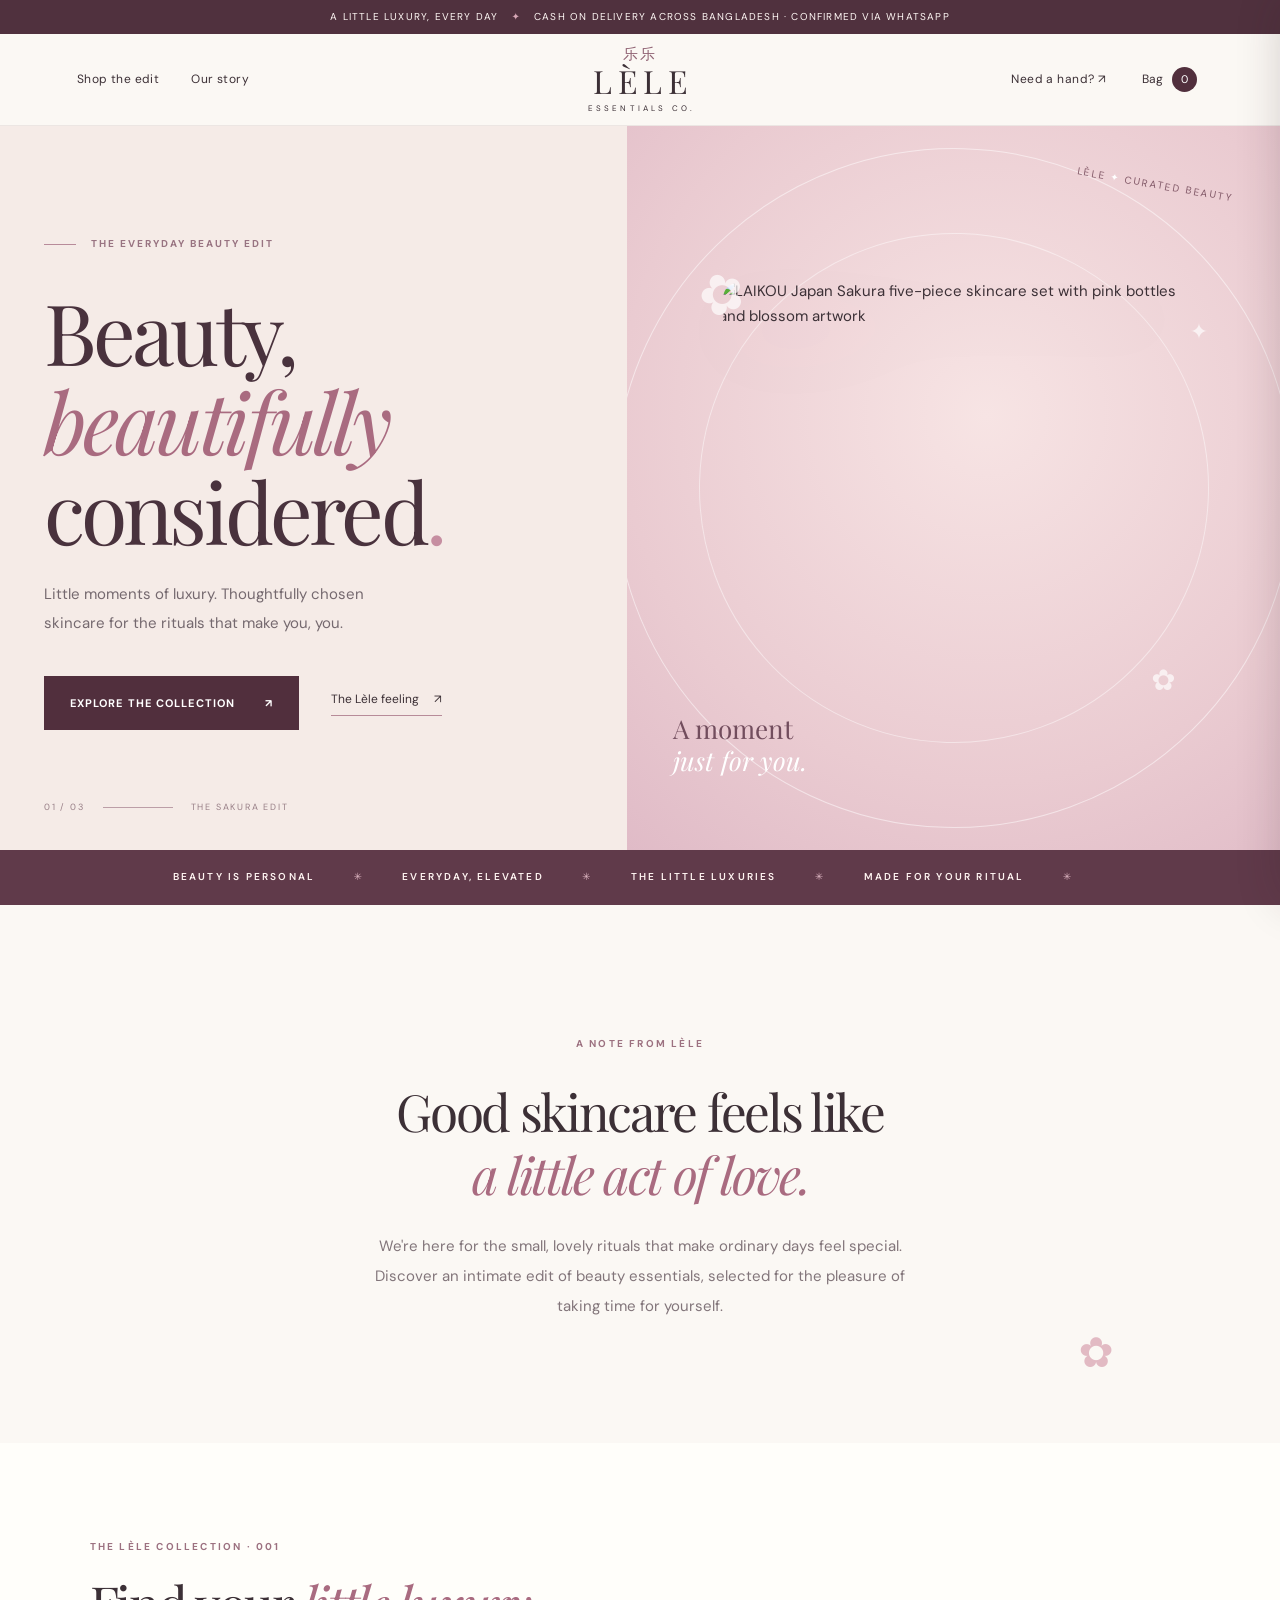
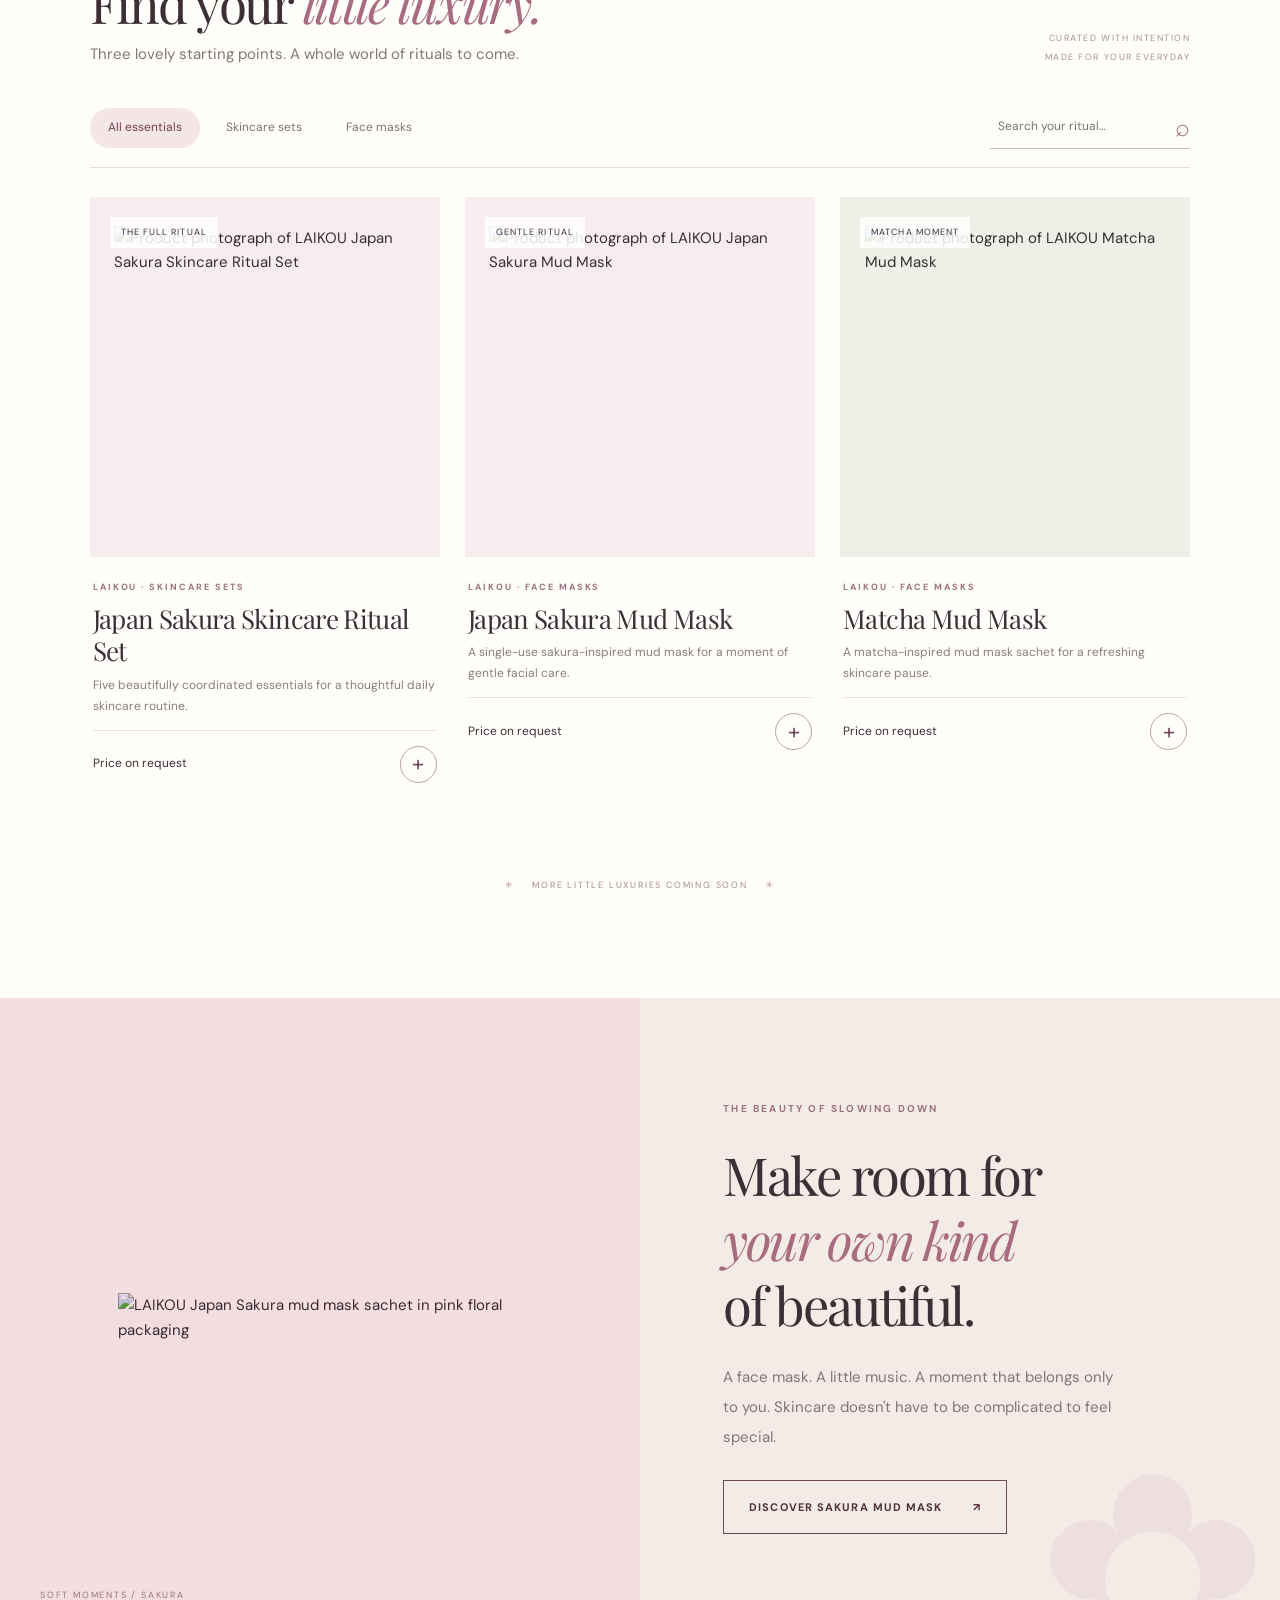
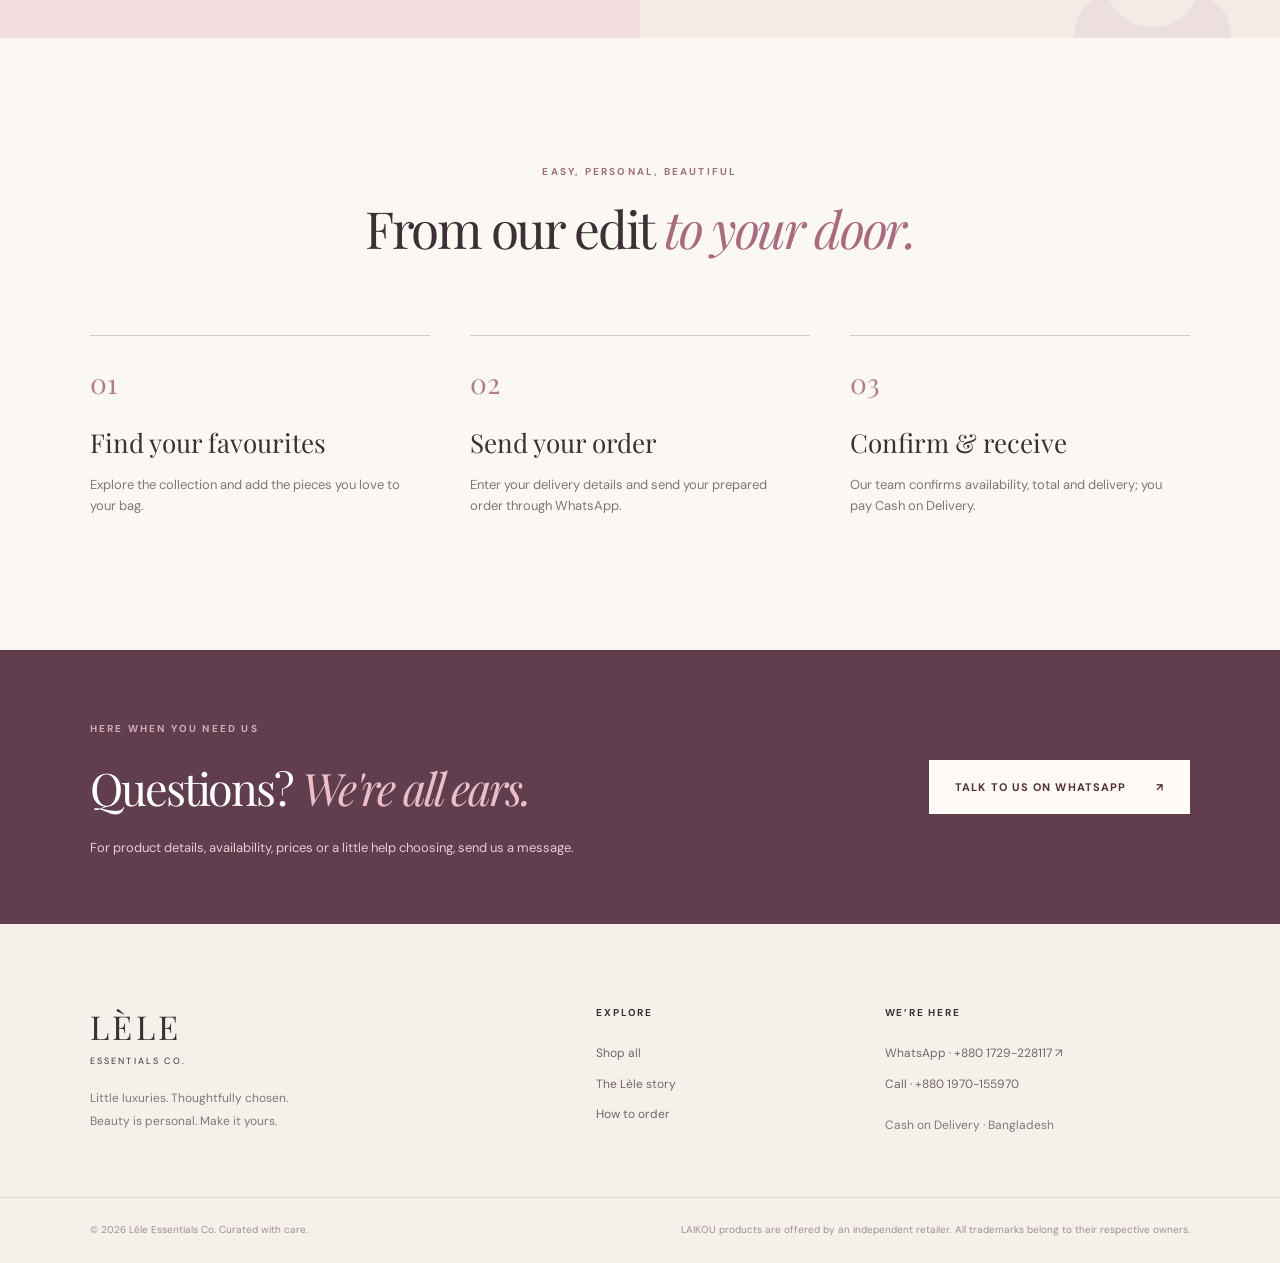
==== commit f07f8765: "Add files via upload" ====
--- a/index.html
+++ b/index.html
@@ -1,94 +1 @@
-<!doctype html>
-<html lang="en">
-<head>
-  <meta charset="UTF-8" />
-  <meta name="viewport" content="width=device-width, initial-scale=1" />
-  <meta name="theme-color" content="#faf6f2" />
-  <meta name="description" content="Lèle Essentials Co. — Discover beautifully curated makeup, skincare, fragrance and everyday beauty essentials." />
-  <title>乐乐 Lèle Essentials Co. | Beauty, in every shade.</title>
-  <link rel="preconnect" href="https://fonts.googleapis.com" />
-  <link rel="preconnect" href="https://fonts.gstatic.com" crossorigin />
-  <link href="https://fonts.googleapis.com/css2?family=DM+Sans:wght@400;500;600;700&family=Playfair+Display:ital,wght@0,400;0,500;0,600;1,400&display=swap" rel="stylesheet" />
-  <style>
-:root{--ivory:#faf7f4;--pearl:#fffdfa;--blush:#f2d6da;--rose:#c98394;--berry:#85344c;--plum:#3e2030;--gold:#c6a16a;--taupe:#96857e;--ink:#272128;--muted:#71656a;--line:#e7ddda;--serif:'Playfair Display',Georgia,serif;--sans:'DM Sans',Arial,sans-serif}*{box-sizing:border-box}html{scroll-behavior:smooth;scroll-padding-top:85px}body{margin:0;background:var(--pearl);color:var(--ink);font:15px/1.6 var(--sans);-webkit-font-smoothing:antialiased}body.no-scroll{overflow:hidden}button,input,select{font:inherit}button{cursor:pointer}button:disabled{opacity:.45;cursor:not-allowed}a{color:inherit;text-decoration:none}img{max-width:100%;display:block}svg{width:23px;height:23px;fill:none;stroke:currentColor;stroke-width:1.6;stroke-linecap:round;stroke-linejoin:round}button:focus-visible,a:focus-visible,input:focus-visible,select:focus-visible,summary:focus-visible{outline:3px solid var(--rose);outline-offset:4px}.wrap{width:min(1320px,calc(100% - 96px));margin:0 auto}.skip-link{position:fixed;top:-80px;left:10px;background:#fff;z-index:9999;padding:14px}.skip-link:focus{top:10px}.announcement{text-align:center;background:var(--plum);color:#fff;font-size:10px;font-weight:600;letter-spacing:.13em;padding:8px 10px;text-transform:uppercase}.announcement span{padding:0 13px;color:#dfbba9}.site-header{position:sticky;z-index:40;top:0;background:rgba(255,253,250,.98);border-bottom:1px solid #eae2dd}.header-inner{min-height:88px;display:flex;align-items:center;justify-content:space-between;gap:28px}.brand,.footer-brand{display:flex;flex-direction:column;align-items:center;line-height:1;flex-shrink:0}.hanzi{font-size:10px;color:var(--berry);letter-spacing:.18em}.brand-name{font:500 36px/.95 var(--serif);letter-spacing:-.065em;color:var(--plum)}.brand-sub{font-size:8px;letter-spacing:.3em;margin-top:9px;color:var(--berry);font-weight:700}.navigation{display:flex;align-items:center;justify-content:center;gap:clamp(14px,2.1vw,35px);font-size:11px;font-weight:700;letter-spacing:.07em;text-transform:uppercase}.navigation a{padding:36px 0;white-space:nowrap;transition:color .2s}.navigation a:hover{color:var(--rose)}.header-actions{display:flex;gap:13px;align-items:center}.icon-button,.close-button,.plain-button{background:none;border:0;color:var(--plum);padding:8px;display:inline-flex;align-items:center;justify-content:center}.menu-toggle{display:none}.cart-trigger{position:relative}.cart-count{position:absolute;top:-2px;right:-7px;border-radius:50%;min-width:17px;height:17px;font-size:10px;color:#fff;background:var(--berry);display:grid;place-items:center}.search-panel{border-top:1px solid var(--line);box-shadow:0 18px 28px #3e203015;background:#fffefa}.search-inner{padding:22px 0 30px}.search-inner label{font:24px var(--serif)}.search-field{margin-top:12px;display:flex;align-items:center;gap:12px;border-bottom:1px solid var(--taupe)}.search-field input{width:100%;border:0;outline:0;padding:14px 0;background:transparent}.hero{min-height:670px;height:min(790px,75vw);max-height:85vh;position:relative;overflow:hidden;background:#8c5760;color:white;display:flex;align-items:center}.hero-photo{position:absolute;inset:0;background-image:url('https://images.unsplash.com/photo-1596462502278-27bfdc403348?auto=format&fit=crop&w=2200&q=85');background-position:center 46%;background-size:cover;transform:scale(1.01)}.hero-shade{position:absolute;inset:0;background:linear-gradient(90deg,rgba(39,19,29,.77),rgba(63,31,44,.34) 55%,rgba(42,23,35,.08))}.hero-content{position:relative;z-index:1}.eyebrow{font-size:10px;letter-spacing:.23em;color:var(--berry);font-weight:700;text-transform:uppercase;margin:0 0 20px}.eyebrow.light{color:#ffe9ea}.hero h1{font:400 clamp(66px,8vw,128px)/1.04 var(--serif);letter-spacing:-.055em;margin:0 0 28px;max-width:780px}.hero h1 em,h2 em{font-weight:400}.hero-content>p:not(.eyebrow){font-size:17px;max-width:395px;line-height:1.8;color:#fff2f1}.hero-actions{display:flex;align-items:center;gap:32px;margin-top:32px}.button{border:1px solid transparent;display:inline-flex;align-items:center;justify-content:center;gap:32px;padding:17px 25px;font-size:11px;font-weight:700;letter-spacing:.13em;text-transform:uppercase;transition:transform .25s,background .25s,border .25s;min-height:51px}.button:hover{transform:translateY(-2px)}.button-light{background:var(--pearl);color:var(--plum)}.button-light:hover{background:#f5dde0}.button-dark{background:var(--plum);color:#fff}.button-dark:hover{background:var(--berry)}.text-link{display:inline-block;border-bottom:1px solid currentColor;padding-bottom:6px;text-transform:uppercase;font-size:11px;letter-spacing:.12em;font-weight:700}.text-link span{margin-left:15px}.light-link{color:white}.hero-side-note{position:absolute;bottom:30px;right:46px;writing-mode:vertical-rl;letter-spacing:.25em;font-size:9px}.brand-ribbon{display:flex;justify-content:center;gap:clamp(13px,5vw,75px);align-items:center;background:#f3e8e5;color:var(--berry);padding:18px 15px;font-size:10px;letter-spacing:.16em;font-weight:700;white-space:nowrap}.ribbon-star{font-size:20px;color:var(--rose)}.section{padding:110px 0}.section-heading{display:flex;justify-content:space-between;align-items:end;gap:35px;margin-bottom:42px}.section-heading h2,.editorial-copy h2,.promise-section h2,.newsletter-section h2{font:400 clamp(42px,5vw,70px)/1.13 var(--serif);letter-spacing:-.045em;margin:0;color:var(--plum)}.section-heading>p{max-width:290px;color:var(--muted);font-size:14px;margin:0 0 7px}.category-grid{display:grid;grid-template-columns:repeat(3,minmax(0,1fr));gap:22px}.category-card{position:relative;overflow:hidden;aspect-ratio:.82;background:#e9d6d2;display:block}.category-image{position:absolute;inset:0;background-size:cover;background-position:center;transition:transform .7s cubic-bezier(.2,.8,.2,1)}.category-card:hover .category-image{transform:scale(1.07)}.category-card:after{content:'';position:absolute;inset:35% 0 0;background:linear-gradient(transparent,rgba(29,13,23,.6))}.cat-img-makeup{background-image:url('https://images.unsplash.com/photo-1522335789203-aabd1fc54bc9?auto=format&fit=crop&w=900&q=85')}.cat-img-skincare{background-image:url('https://images.unsplash.com/photo-1556229010-6c3f2c9ca5f8?auto=format&fit=crop&w=900&q=85')}.cat-img-fragrance{background-image:url('https://images.unsplash.com/photo-1541643600914-78b084683601?auto=format&fit=crop&w=900&q=85')}.category-label{position:absolute;z-index:2;color:white;bottom:32px;left:30px;right:30px}.category-label>span{display:block;font-size:10px;letter-spacing:.18em;font-weight:700;margin-bottom:7px}.category-label strong{font:400 clamp(30px,3vw,46px) var(--serif);display:flex;justify-content:space-between;align-items:center}.category-label strong span{font:24px var(--sans)}.products-section{background:var(--ivory)}.products-heading{margin-bottom:30px}.shop-tools{display:flex;justify-content:space-between;align-items:center;gap:30px;border-top:1px solid var(--line);border-bottom:1px solid var(--line);padding:15px 0}.filter-tabs{display:flex;flex-wrap:wrap;gap:8px}.filter-tab{border:1px solid transparent;border-radius:3px;padding:9px 15px;color:var(--muted);background:transparent;font-size:11px;white-space:nowrap}.filter-tab.active,.filter-tab:hover{border-color:var(--plum);background:var(--plum);color:white}.sort-area{display:flex;align-items:center;gap:10px;white-space:nowrap;font-size:11px;color:var(--muted)}.sort-area select{background:transparent;border:0;color:var(--ink);padding:8px 18px 8px 6px;max-width:180px}.result-count{margin:20px 0;font-size:11px;color:var(--muted)}.product-grid{display:grid;grid-template-columns:repeat(4,minmax(0,1fr));gap:42px 19px}.product-card{min-width:0}.product-img-wrap{position:relative;aspect-ratio:.82;overflow:hidden;background:#efe3df}.product-img-wrap img{height:100%;width:100%;object-fit:cover;transition:transform .5s}.product-card:hover img{transform:scale(1.055)}.product-badge{position:absolute;top:13px;left:13px;background:#fffbf7;color:var(--plum);padding:5px 9px;letter-spacing:.13em;font-weight:700;font-size:9px;text-transform:uppercase}.quick-add{position:absolute;bottom:13px;left:13px;right:13px;background:rgba(255,253,250,.96);border:0;color:var(--plum);min-height:42px;letter-spacing:.12em;font-size:10px;font-weight:700;text-transform:uppercase;transition:background .2s}.quick-add:hover{background:var(--blush)}.product-category{color:var(--berry);text-transform:uppercase;font-size:10px;letter-spacing:.14em;margin:17px 0 6px;font-weight:700}.product-title{border:0;padding:0;background:none;font:400 20px/1.3 var(--serif);text-align:left;color:var(--ink)}.product-title:hover{text-decoration:underline}.product-price{font-size:13px;font-weight:700;margin:9px 0}.swatches{display:flex;gap:5px;margin-top:12px}.swatch-dot{height:13px;width:13px;border:1px solid #ffffff;box-shadow:0 0 0 1px #d7cac5;border-radius:50%}.empty-results{text-align:center;padding:50px}.empty-results h3{font:36px var(--serif)}.editorial-section{display:grid;grid-template-columns:1fr 1fr;min-height:670px;background:#ead9d4}.editorial-photo{background:url('https://images.unsplash.com/photo-1608248543803-ba4f8c70ae0b?auto=format&fit=crop&w=1350&q=85') center/cover}.editorial-copy{padding:clamp(55px,9vw,150px) clamp(35px,7vw,110px);display:flex;flex-direction:column;justify-content:center;align-items:flex-start}.ornament{font-size:29px;color:var(--berry);margin-bottom:20px}.editorial-copy h2{max-width:490px}.editorial-copy>p:not(.eyebrow){max-width:465px;line-height:1.95;color:#625458}.editorial-small{font-family:var(--serif);font-style:italic;font-size:18px!important}.editorial-copy .text-link{margin-top:20px}.promise-section{text-align:center}.center{text-align:center}.promise-grid{display:grid;grid-template-columns:repeat(3,minmax(0,1fr));gap:60px;margin-top:65px}.promise-icon{font-size:30px;color:var(--berry)}.promise-grid h3{font:400 23px var(--serif);margin:13px 0}.promise-grid p{max-width:290px;margin:0 auto;color:var(--muted);font-size:13px}.newsletter-section{background:#f0dfe0;padding:90px 0}.newsletter-content{display:grid;grid-template-columns:1fr 1fr;gap:90px;align-items:center}.newsletter-content p:not(.eyebrow){color:#66575b}.newsletter-form label{display:block;font-size:11px;letter-spacing:.08em;margin-bottom:10px}.email-row{display:flex;border-bottom:1px solid var(--plum)}.email-row input{flex:1;min-width:0;border:0;background:none;font-size:15px;padding:13px 0;outline:0}.email-row button{border:0;background:none;font-size:26px;color:var(--plum);padding:3px 15px}.form-note{font-size:11px}.newsletter-message{font-size:12px;color:var(--berry)}.site-footer{padding:80px 0 25px;background:var(--plum);color:#f9eeee}.footer-grid{display:grid;grid-template-columns:2fr 1fr 1fr 1.4fr;gap:50px}.footer-brand{align-items:flex-start}.footer-brand .brand-name{font-size:50px;color:#fff}.footer-brand .hanzi,.footer-brand .brand-sub{color:#e8bdc6}.footer-brand p{margin-top:25px;color:#d6bdc7}.footer-grid h3{font-size:11px;letter-spacing:.15em;text-transform:uppercase;margin:4px 0 24px}.footer-grid a{display:block;margin:0 0 12px;font-size:12px;color:#e7d4da}.footer-grid a:hover{text-decoration:underline}.footer-grid p,.footer-grid small{font-size:12px;color:#d4bcc4;line-height:1.8}.footer-grid small{display:block;margin-top:6px}.footer-bottom{border-top:1px solid #ffffff35;padding-top:25px;margin-top:66px;display:flex;justify-content:space-between;color:#dec8cf;font-size:11px}.overlay{position:fixed;inset:0;background:rgba(29,15,23,.52);z-index:70}.drawer{position:fixed;z-index:75;right:0;top:0;bottom:0;width:min(480px,100%);background:var(--pearl);display:flex;flex-direction:column;box-shadow:-10px 0 40px #0002}.drawer[hidden],.overlay[hidden],.product-modal[hidden],.info-modal[hidden],.search-panel[hidden],.empty-results[hidden]{display:none!important}.drawer-header{padding:30px;border-bottom:1px solid var(--line);display:flex;justify-content:space-between;align-items:start}.drawer-header .eyebrow{margin:0 0 8px}.drawer h2{font:29px var(--serif);margin:0}.cart-items{overflow-y:auto;flex:1;padding:20px 30px}.cart-line{display:grid;grid-template-columns:90px 1fr;gap:17px;padding:17px 0;border-bottom:1px solid var(--line)}.cart-line img{width:90px;height:112px;object-fit:cover}.cart-line h3{font:19px var(--serif);margin:0}.cart-line p{font-size:12px;color:var(--muted);margin:4px 0}.cart-line strong{font-size:13px}.cart-line-controls{display:flex;align-items:center;justify-content:space-between;margin-top:7px}.qty-controls{border:1px solid var(--line);display:flex;align-items:center}.qty-controls button{width:28px;height:27px;border:0;background:none}.qty-controls span{min-width:25px;text-align:center;font-size:12px}.remove-item{background:none;border:0;text-decoration:underline;font-size:11px;color:var(--muted)}.cart-footer{padding:22px 30px 30px;border-top:1px solid var(--line)}.subtotal{display:flex;justify-content:space-between;font-size:15px}.cart-footer>p{font-size:11px;color:var(--muted)}.checkout-btn{width:100%;justify-content:space-between;margin-top:12px}.continue-shopping{display:block;margin:17px auto 0;background:none;border:0;text-decoration:underline;font-size:12px}.empty-cart{text-align:center;padding:80px 0}.empty-cart .bag-icon{font:55px var(--serif);color:var(--rose)}.empty-cart h3{font:29px var(--serif)}.product-modal{position:fixed;z-index:80;top:50%;left:50%;transform:translate(-50%,-50%);width:min(920px,calc(100% - 36px));max-height:min(790px,calc(100vh - 36px));overflow-y:auto;background:var(--pearl);display:grid;grid-template-columns:1fr 1fr;box-shadow:0 20px 70px #0004}.modal-close{position:absolute;right:14px;top:14px;z-index:2;background:#fff;border-radius:50%}.modal-image{background:#e8d9d6;min-height:530px}.modal-image img{width:100%;height:100%;object-fit:cover}.modal-details{padding:52px 40px}.modal-details h2{font:40px/1.2 var(--serif);margin:0}.modal-price{font-weight:700;color:var(--berry);margin:17px 0}.modal-details>p:not(.eyebrow){color:var(--muted);font-size:13px;line-height:1.8}.variant-fieldset{border:0;padding:0;margin:27px 0 0}.variant-fieldset legend{font-size:12px;font-weight:700;margin-bottom:12px}.variant-options{display:flex;flex-wrap:wrap;gap:10px}.variant-option{height:32px;width:32px;border-radius:50%;border:3px solid #fff;box-shadow:0 0 0 1px #d5c7c8}.variant-option.selected{box-shadow:0 0 0 2px var(--plum)}.variant-option:disabled{opacity:.3}.variant-selection{min-height:20px;font-size:12px!important}.modal-add{width:100%;justify-content:space-between;margin-top:5px}.modal-accordion{margin-top:25px;border-top:1px solid var(--line)}.modal-accordion details{border-bottom:1px solid var(--line);padding:11px 0}.modal-accordion summary{cursor:pointer;font-size:13px;font-weight:600}.modal-accordion p{font-size:12px;color:var(--muted)}.info-modal{position:fixed;z-index:80;top:50%;left:50%;transform:translate(-50%,-50%);width:min(500px,calc(100% - 32px));background:var(--pearl);padding:46px;box-shadow:0 20px 70px #0004}.info-modal .close-button{position:absolute;top:12px;right:12px}.info-modal h2{font:40px var(--serif)}.info-modal>p:last-child{color:var(--muted)}.toast{position:fixed;z-index:100;bottom:25px;left:50%;transform:translate(-50%,20px);background:var(--plum);color:#fff;padding:12px 24px;font-size:12px;opacity:0;pointer-events:none;transition:opacity .25s,transform .25s;text-align:center;max-width:calc(100% - 30px)}.toast.show{opacity:1;transform:translate(-50%,0)}@media(max-width:1100px){.wrap{width:min(100% - 56px,1320px)}.navigation{gap:15px}.navigation a{font-size:10px}.brand-name{font-size:30px}.product-grid{grid-template-columns:repeat(3,minmax(0,1fr))}.hero{min-height:600px}}@media(max-width:780px){.wrap{width:calc(100% - 36px)}.header-inner{min-height:71px}.menu-toggle{display:inline-flex}.navigation{position:absolute;left:0;right:0;top:100%;background:var(--pearl);padding:10px 25px 25px;display:none;flex-direction:column;align-items:stretch;gap:0;border-bottom:1px solid var(--line);box-shadow:0 20px 30px #0001}.navigation.open{display:flex}.navigation a{padding:13px 7px;border-bottom:1px solid var(--line);font-size:12px}.header-inner{gap:10px}.brand-name{font-size:28px}.brand-sub{font-size:7px}.hanzi{font-size:9px}.hero{height:660px;max-height:none;min-height:0;align-items:end;padding-bottom:75px}.hero-photo{background-position:58% center}.hero-shade{background:linear-gradient(0deg,#2b1922db,transparent 85%)}.hero h1{font-size:clamp(58px,13vw,91px)}.hero-content>p:not(.eyebrow){font-size:14px}.hero-side-note{display:none}.brand-ribbon{gap:14px;font-size:8px;overflow:hidden}.brand-ribbon span:nth-of-type(5){display:none}.section{padding:70px 0}.section-heading{display:block;margin-bottom:28px}.section-heading>p{margin-top:12px}.category-grid{gap:12px}.category-label{left:15px;right:15px;bottom:19px}.category-label>span{font-size:8px}.category-label strong{font-size:24px}.product-grid{grid-template-columns:repeat(2,minmax(0,1fr));gap:30px 13px}.shop-tools{align-items:stretch;flex-direction:column;gap:10px}.filter-tabs{flex-wrap:nowrap;overflow-x:auto;padding-bottom:5px}.sort-area{justify-content:flex-end}.editorial-section{grid-template-columns:1fr}.editorial-photo{height:430px}.editorial-copy{padding:70px 28px}.promise-grid{gap:30px}.newsletter-content{grid-template-columns:1fr;gap:30px}.footer-grid{grid-template-columns:repeat(2,1fr);gap:35px}.footer-brand{grid-column:span 2}.product-modal{grid-template-columns:1fr;max-height:90vh}.modal-image{height:320px;min-height:0}.modal-details{padding:30px 24px}.modal-details h2{font-size:30px}}@media(max-width:480px){.hero{height:590px}.hero h1{font-size:56px}.hero-actions{gap:18px;flex-wrap:wrap}.button{padding:15px 17px;gap:14px}.section-heading h2,.editorial-copy h2,.promise-section h2,.newsletter-section h2{font-size:42px}.category-grid{grid-template-columns:1fr 1fr}.category-card{aspect-ratio:.8}.category-card:last-child{grid-column:span 2;aspect-ratio:1.8}.category-label strong{font-size:24px}.product-title{font-size:17px}.quick-add{left:6px;right:6px;bottom:7px;font-size:9px;min-height:37px}.product-badge{font-size:8px;left:7px;top:7px}.promise-grid{grid-template-columns:1fr;gap:42px}.footer-bottom{gap:15px;flex-direction:column}.site-footer{padding-top:55px}.hero-side-note{display:none}.announcement{font-size:8px}.cart-items{padding:15px 18px}.drawer-header,.cart-footer{padding-left:18px;padding-right:18px}.modal-image{height:250px}}@media(prefers-reduced-motion:reduce){*,*:before,*:after{scroll-behavior:auto!important;transition:none!important;animation:none!important}}
-
-</style>
-  <script>
-'use strict';
-// Demonstration catalog. Replace with real Shopify catalog / Storefront API data.
-const PRODUCTS = [
- {id:'lip-rose',name:'Velvet Kiss Lip Color',category:'Makeup',price:1250,badge:'THE LÈLE EDIT',img:'photo-1586495777744-4413f21062fa',desc:'A softly expressive lip color for a look that feels like you.',detail:'A curated color essential for your makeup ritual.',variants:[['Petal Nude','#bf8279'],['Rose Muse','#ad5364'],['Berry Kiss','#7b324b']]},
- {id:'serum-glow',name:'Morning Dew Face Serum',category:'Skincare',price:1890,badge:'A LITTLE LUXURY',img:'photo-1608248543803-ba4f8c70ae0b',desc:'A lovely addition to the simple pleasures of your daily skincare ritual.',detail:'A demonstration skincare item. Add verified composition and directions before launch.',variants:[['30 ml','#e5ba9b']]},
- {id:'perfume-amber',name:'Soft Aura Eau de Parfum',category:'Fragrance',price:2450,badge:'NEW',img:'photo-1541643600914-78b084683601',desc:'A scent-inspired moment designed for your personal routine.',detail:'Demonstration fragrance listing. Actual notes and ingredient disclosures are pending.',variants:[['50 ml','#d3a276'],['100 ml','#a26a58']]},
- {id:'body-cream',name:'Cloud Nine Body Cream',category:'Body Care',price:1450,badge:'',img:'photo-1608571423902-eed4a5ad8108',desc:'A cozy self-care essential for an unhurried routine.',detail:'Demonstration body care listing. Add supplier-approved ingredient and usage details.',variants:[['200 ml','#e6c7ab']]},
- {id:'blush-peony',name:'Blush Bloom Cheek Color',category:'Makeup',price:1390,badge:'BESTSELLER EDIT',img:'photo-1512496015851-a90fb38ba796',desc:'Playful, expressive cheek color to make each day your own.',detail:'A demonstration powder blush with selectable color options.',variants:[['Peony','#cd7382'],['Apricot','#db957c'],['Rosy Mauve','#a46a79']]},
- {id:'cleanser-milk',name:'Pure Petal Gentle Cleanser',category:'Skincare',price:1190,badge:'',img:'photo-1556229010-6c3f2c9ca5f8',desc:'A quietly lovely start or finish to your beauty routine.',detail:'A demonstration cleansing product. Supply verified application and safety information.',variants:[['120 ml','#e4d2b7']]},
- {id:'body-mist',name:'Petal Hour Body Mist',category:'Fragrance',price:1090,badge:'NEW',img:'photo-1594035910387-fea47794261f',desc:'A gentle scent moment wherever your day takes you.',detail:'Demonstration mist listing, with notes and safety details to be supplied.',variants:[['Rose','#d68c9e'],['Vanilla','#e4c6a2']]},
- {id:'lip-oil',name:'Gloss & Glow Lip Oil',category:'Makeup',price:990,badge:'YOUR DAILY PICK',img:'photo-1591360236480-4ed861025fa1',desc:'A delightful finishing touch for an easy everyday look.',detail:'Demonstration lip oil listing. Replace with exact formulation and instructions.',variants:[['Clear','#f0d6bf'],['Pink Glaze','#d784a0'],['Cherry','#a93c54']]}
-];
-const $ = id=>document.getElementById(id);
-const currency = amount=>'৳'+new Intl.NumberFormat('en-BD',{maximumFractionDigits:0}).format(amount);
-const imageUrl=(id,width=900)=>`https://images.unsplash.com/${id}?auto=format&fit=crop&w=${width}&q=80`;
-const safeParse=(value,fallback)=>{try{return JSON.parse(value)||fallback}catch{return fallback}};
-let cart=safeParse(localStorage.getItem('leleCart'),[]).filter(line=>PRODUCTS.some(p=>p.id===line.id && p.variants[line.variant] && Number.isInteger(line.qty)&&line.qty>0));
-let activeCategory='all',searchQuery='',sort='featured',currentProduct=null,currentVariant=0,lastFocus=null,toastTimeout;
-const formatProduct=p=>`<article class="product-card"><div class="product-img-wrap"><img src="${imageUrl(p.img,660)}" alt="${p.name} product photograph, illustrative demo image" loading="lazy" onerror="this.src='https://placehold.co/660x800/f0dfe0/85344c?text=L%C3%A8le'"/>${p.badge?`<span class="product-badge">${p.badge}</span>`:''}<button class="quick-add" data-open="${p.id}" aria-label="View options for ${p.name}">Discover & shop ↗</button></div><p class="product-category">LÈLE / ${p.category}</p><button class="product-title" data-open="${p.id}">${p.name}</button><p class="product-price">${currency(p.price)}</p><div class="swatches" aria-label="${p.variants.length} options">${p.variants.map(v=>`<span class="swatch-dot" title="${v[0]}" style="background:${v[1]}"></span>`).join('')}</div></article>`;
-function renderProducts(){let list=PRODUCTS.filter(p=>(activeCategory==='all'||p.category===activeCategory)&&(`${p.name} ${p.category} ${p.desc}`.toLowerCase().includes(searchQuery.toLowerCase())));if(sort==='price-low')list.sort((a,b)=>a.price-b.price);if(sort==='price-high')list.sort((a,b)=>b.price-a.price);if(sort==='name')list.sort((a,b)=>a.name.localeCompare(b.name));$('productGrid').innerHTML=list.map(formatProduct).join('');$('resultCount').textContent=`Showing ${list.length} of ${PRODUCTS.length} curated essentials`;$('noResults').hidden=list.length!==0;document.querySelectorAll('[data-filter]').forEach(b=>{const on=b.dataset.filter===activeCategory;b.classList.toggle('active',on);b.setAttribute('aria-pressed',String(on))})}
-function setCategory(category){activeCategory=category;renderProducts();$('navigation').classList.remove('open');$('menuToggle').setAttribute('aria-expanded','false')}
-function toast(message){const el=$('toast');el.textContent=message;el.classList.add('show');clearTimeout(toastTimeout);toastTimeout=setTimeout(()=>el.classList.remove('show'),3100)}
-function showLayer(id){lastFocus=document.activeElement;$('overlay').hidden=false;$(id).hidden=false;document.body.classList.add('no-scroll');const first=$(id).querySelector('.close-button,button');if(first)first.focus()}
-function closeLayers(){for(const id of ['cartDrawer','productModal','infoModal'])$(id).hidden=true;$('overlay').hidden=true;document.body.classList.remove('no-scroll');if(lastFocus?.isConnected)lastFocus.focus()}
-function openProduct(id){const p=PRODUCTS.find(p=>p.id===id);if(!p)return;currentProduct=p;currentVariant=0;$('modalCategory').textContent='LÈLE / '+p.category;$('modalTitle').textContent=p.name;$('modalPrice').textContent=currency(p.price);$('modalDescription').textContent=p.desc;$('modalDetailsText').textContent=p.detail;$('modalImg').src=imageUrl(p.img,1100);$('modalImg').alt=`Illustrative photograph for ${p.name}`;$('variantLegend').textContent=p.category==='Makeup'?'Choose your shade':'Choose your option';renderVariants();showLayer('productModal')}
-function renderVariants(){$('modalVariants').innerHTML=currentProduct.variants.map((v,i)=>`<button class="variant-option ${i===currentVariant?'selected':''}" style="background:${v[1]}" data-variant="${i}" aria-label="${v[0]}" aria-pressed="${i===currentVariant}" title="${v[0]}"></button>`).join('');$('selectedVariant').textContent='Selected: '+currentProduct.variants[currentVariant][0]}
-function saveCart(){localStorage.setItem('leleCart',JSON.stringify(cart));renderCart()}
-function addToCart(id,variant=0){const p=PRODUCTS.find(p=>p.id===id);if(!p||!p.variants[variant])return;const line=cart.find(l=>l.id===id&&l.variant===variant);if(line)line.qty=Math.min(99,line.qty+1);else cart.push({id,variant,qty:1});saveCart();closeLayers();showLayer('cartDrawer');toast('Added to your beauty bag')}
-function renderCart(){const count=cart.reduce((s,l)=>s+l.qty,0);$('cartCount').textContent=count;$('cartTitleCount').textContent=`(${count})`;$('subtotal').textContent=currency(cart.reduce((s,l)=>s+PRODUCTS.find(p=>p.id===l.id).price*l.qty,0));$('checkoutButton').disabled=!count;if(!count){$('cartItems').innerHTML='<div class="empty-cart"><span class="bag-icon">♡</span><h3>Your bag is waiting.</h3><p>Find something that makes your day lovely.</p><button class="button button-dark" id="emptyShop">Explore the collection</button></div>';return}$('cartItems').innerHTML=cart.map((l,i)=>{const p=PRODUCTS.find(p=>p.id===l.id);return `<div class="cart-line"><img src="${imageUrl(p.img,240)}" alt="${p.name}"/><div><h3>${p.name}</h3><p>${p.variants[l.variant][0]}</p><strong>${currency(p.price*l.qty)}</strong><div class="cart-line-controls"><div class="qty-controls"><button data-cart-action="minus" data-index="${i}" aria-label="Decrease ${p.name} quantity">−</button><span>${l.qty}</span><button data-cart-action="plus" data-index="${i}" aria-label="Increase ${p.name} quantity">+</button></div><button class="remove-item" data-cart-action="remove" data-index="${i}">Remove</button></div></div></div>`}).join('')}
-function showSearch(open=true){$('searchPanel').hidden=!open;if(open){$('searchInput').focus();}else{$('searchInput').value='';searchQuery='';renderProducts()}}
-function openInfo(title){$('infoTitle').textContent=title;showLayer('infoModal')}
-$('year').textContent=new Date().getFullYear();renderProducts();renderCart();
-$('menuToggle').addEventListener('click',()=>{const open=$('navigation').classList.toggle('open');$('menuToggle').setAttribute('aria-expanded',String(open))});
-$('searchToggle').addEventListener('click',()=>showSearch($('searchPanel').hidden));$('searchClose').addEventListener('click',()=>showSearch(false));
-$('searchInput').addEventListener('input',e=>{searchQuery=e.target.value.trim();renderProducts();if(searchQuery)document.querySelector('#shop').scrollIntoView({behavior:'smooth'})});
-$('sortProducts').addEventListener('change',e=>{sort=e.target.value;renderProducts()});$('filters').addEventListener('click',e=>{const btn=e.target.closest('[data-filter]');if(btn)setCategory(btn.dataset.filter)});
-document.addEventListener('click',e=>{const open=e.target.closest('[data-open]');if(open)openProduct(open.dataset.open);const category=e.target.closest('[data-category]');if(category)setCategory(category.dataset.category);const info=e.target.closest('[data-info]');if(info){e.preventDefault();openInfo(info.dataset.info)}});
-$('modalVariants').addEventListener('click',e=>{const button=e.target.closest('[data-variant]');if(button){currentVariant=Number(button.dataset.variant);renderVariants()}});$('modalAdd').addEventListener('click',()=>currentProduct&&addToCart(currentProduct.id,currentVariant));
-$('cartToggle').addEventListener('click',()=>showLayer('cartDrawer'));$('cartClose').addEventListener('click',closeLayers);$('modalClose').addEventListener('click',closeLayers);$('infoClose').addEventListener('click',closeLayers);$('overlay').addEventListener('click',closeLayers);$('continueShopping').addEventListener('click',closeLayers);
-$('cartItems').addEventListener('click',e=>{if(e.target.closest('#emptyShop')){closeLayers();document.querySelector('#shop').scrollIntoView({behavior:'smooth'});return}const btn=e.target.closest('[data-cart-action]');if(!btn)return;const i=Number(btn.dataset.index);if(!cart[i])return;if(btn.dataset.cartAction==='remove')cart.splice(i,1);else if(btn.dataset.cartAction==='minus'){cart[i].qty--;if(cart[i].qty<=0)cart.splice(i,1)}else if(btn.dataset.cartAction==='plus')cart[i].qty=Math.min(99,cart[i].qty+1);saveCart()});
-$('resetProducts').addEventListener('click',()=>{searchQuery='';$('searchInput').value='';setCategory('all')});
-$('checkoutButton').addEventListener('click',()=>toast('Demo checkout: connect a Shopify storefront or backend to accept real orders.'));
-$('newsletterForm').addEventListener('submit',e=>{e.preventDefault();$('newsletterMessage').textContent='Preview only: no email was submitted. Connect an email platform to enable signups.';$('newsletterForm').reset()});
-document.addEventListener('keydown',e=>{if(e.key==='Escape'){if(!$('productModal').hidden||!$('cartDrawer').hidden||!$('infoModal').hidden)closeLayers();else if(!$('searchPanel').hidden)showSearch(false);else {$('navigation').classList.remove('open');$('menuToggle').setAttribute('aria-expanded','false')}}if(e.key==='Tab'){const dialog=['productModal','cartDrawer','infoModal'].map($).find(el=>!el.hidden);if(!dialog)return;const focusables=[...dialog.querySelectorAll('button:not(:disabled),a[href],input:not(:disabled),select:not(:disabled),[tabindex]:not([tabindex="-1"])')].filter(el=>el.getClientRects().length);if(!focusables.length)return;const first=focusables[0],last=focusables[focusables.length-1];if(e.shiftKey&&document.activeElement===first){e.preventDefault();last.focus()}else if(!e.shiftKey&&document.activeElement===last){e.preventDefault();first.focus()}}});
-
-</script>
-</head>
-<body>
-  <a class="skip-link" href="#main">Skip to content</a>
-  <div class="announcement">A little luxury, every day <span aria-hidden="true">✦</span> Welcome to Lèle Essentials Co.</div>
-  <header class="site-header" id="top">
-    <div class="header-inner wrap">
-      <button class="icon-button menu-toggle" id="menuToggle" aria-label="Open menu" aria-expanded="false" aria-controls="navigation"><svg viewBox="0 0 24 24" aria-hidden="true"><path d="M4 7h16M4 12h16M4 17h16"/></svg></button>
-      <a class="brand" href="#top" aria-label="Lèle Essentials Co., homepage"><span class="hanzi">乐乐</span><span class="brand-name">Lèle</span><span class="brand-sub">ESSENTIALS CO.</span></a>
-      <nav class="navigation" id="navigation" aria-label="Main navigation">
-        <a href="#shop" data-category="all">Shop all</a><a href="#shop" data-category="Makeup">Makeup</a><a href="#shop" data-category="Skincare">Skincare</a><a href="#shop" data-category="Fragrance">Fragrance</a><a href="#shop" data-category="Body Care">Body care</a><a href="#story">Our story</a>
-      </nav>
-      <div class="header-actions"><button class="icon-button" id="searchToggle" aria-label="Search products"><svg viewBox="0 0 24 24" aria-hidden="true"><circle cx="10.8" cy="10.8" r="6.6"/><path d="m16 16 5 5"/></svg></button><button class="icon-button cart-trigger" id="cartToggle" aria-label="Open shopping bag"><svg viewBox="0 0 24 24" aria-hidden="true"><path d="M4 8h16l-1.3 12H5.3L4 8Z"/><path d="M9 9V6a3 3 0 0 1 6 0v3"/></svg><span id="cartCount" class="cart-count">0</span></button></div>
-    </div>
-    <div class="search-panel" id="searchPanel" hidden><div class="wrap search-inner"><label for="searchInput">Find something lovely</label><div class="search-field"><svg viewBox="0 0 24 24" aria-hidden="true"><circle cx="10.8" cy="10.8" r="6.6"/><path d="m16 16 5 5"/></svg><input id="searchInput" type="search" placeholder="Search makeup, skincare, fragrance..." autocomplete="off"/><button class="plain-button" id="searchClose" aria-label="Close search">✕</button></div></div></div>
-  </header>
-  <main id="main">
-    <section class="hero" aria-labelledby="hero-title"><div class="hero-photo" role="img" aria-label="Warm, refined beauty products in a sunlit editorial setting"></div><div class="hero-shade"></div><div class="wrap hero-content"><p class="eyebrow light">A BEAUTIFUL KIND OF EVERYDAY</p><h1 id="hero-title">Beauty, in<br/><em>every shade.</em></h1><p>Thoughtful little luxuries for the rituals that make you, you.</p><div class="hero-actions"><a class="button button-light" href="#shop">Explore the collection <span aria-hidden="true">↗</span></a><a class="text-link light-link" href="#story">Discover Lèle <span aria-hidden="true">↗</span></a></div></div><span class="hero-side-note">THE ART OF FEELING BEAUTIFUL</span></section>
-    <div class="brand-ribbon"><span>BEAUTY IS PERSONAL</span><span class="ribbon-star">✳</span><span>EVERYDAY, ELEVATED</span><span class="ribbon-star">✳</span><span>MADE FOR YOUR RITUAL</span></div>
-    <section class="section category-section wrap" id="discover"><div class="section-heading"><div><p class="eyebrow">YOUR BEAUTY UNIVERSE</p><h2>Find your <em>little luxury.</em></h2></div><p>Considered essentials, beautiful details, and a moment just for you.</p></div><div class="category-grid"><a class="category-card category-makeup" href="#shop" data-category="Makeup"><span class="category-image cat-img-makeup"></span><span class="category-label"><span>01 / THE COLOR EDIT</span><strong>Makeup <span>↗</span></strong></span></a><a class="category-card category-skincare" href="#shop" data-category="Skincare"><span class="category-image cat-img-skincare"></span><span class="category-label"><span>02 / YOUR DAILY RITUAL</span><strong>Skincare <span>↗</span></strong></span></a><a class="category-card category-fragrance" href="#shop" data-category="Fragrance"><span class="category-image cat-img-fragrance"></span><span class="category-label"><span>03 / LEAVE A LITTLE MAGIC</span><strong>Fragrance <span>↗</span></strong></span></a></div></section>
-    <section class="section products-section" id="shop"><div class="wrap"><div class="section-heading products-heading"><div><p class="eyebrow">THE LÈLE EDIT</p><h2>Beautifully <em>chosen.</em></h2></div><p>Find your next favorite. Every piece is made for a more beautiful everyday.</p></div><div class="shop-tools"><div class="filter-tabs" id="filters" role="group" aria-label="Filter products"><button class="filter-tab active" data-filter="all" aria-pressed="true">All essentials</button><button class="filter-tab" data-filter="Makeup" aria-pressed="false">Makeup</button><button class="filter-tab" data-filter="Skincare" aria-pressed="false">Skincare</button><button class="filter-tab" data-filter="Fragrance" aria-pressed="false">Fragrance</button><button class="filter-tab" data-filter="Body Care" aria-pressed="false">Body care</button></div><div class="sort-area"><label for="sortProducts">Sort by</label><select id="sortProducts"><option value="featured">Featured</option><option value="price-low">Price: low to high</option><option value="price-high">Price: high to low</option><option value="name">Name: A to Z</option></select></div></div><p class="result-count" id="resultCount" aria-live="polite"></p><div class="product-grid" id="productGrid"></div><div id="noResults" class="empty-results" hidden><h3>No matches just yet.</h3><p>Try another search or category to find your new favorite.</p><button class="button button-dark" id="resetProducts">View all products</button></div></div></section>
-    <section class="editorial-section" id="story"><div class="editorial-photo" role="img" aria-label="Elegant beauty still life with roses and skincare"></div><div class="editorial-copy"><span class="ornament">✳</span><p class="eyebrow">A NOTE FROM LÈLE</p><h2>The beauty of <em>being you.</em></h2><p>We believe everyday moments deserve something extraordinary. From the first brush of color to the final spritz of fragrance, your beauty ritual is yours to define.</p><p class="editorial-small">Softness is strength. Expression is everything. There is no single way to be beautiful.</p><a href="#shop" class="text-link">Explore our essentials <span aria-hidden="true">↗</span></a></div></section>
-    <section class="section promise-section wrap"><p class="eyebrow center">THE LÈLE PHILOSOPHY</p><h2>Little things. <em>Lovely feelings.</em></h2><div class="promise-grid"><article><span class="promise-icon" aria-hidden="true">✧</span><h3>Carefully considered</h3><p>Beauty discoveries with thoughtful details and a refined everyday feel.</p></article><article><span class="promise-icon" aria-hidden="true">♡</span><h3>Uniquely yours</h3><p>Shades and rituals that celebrate your own personal expression.</p></article><article><span class="promise-icon" aria-hidden="true">✳</span><h3>A touch of delight</h3><p>Because even your simplest daily routine can feel a little special.</p></article></div></section>
-    <section class="newsletter-section"><div class="wrap newsletter-content"><div><p class="eyebrow">LOVE LETTERS FROM LÈLE</p><h2>A little beauty<br/><em>in your inbox.</em></h2><p>Join our list for beauty notes and collection updates.</p></div><form id="newsletterForm" class="newsletter-form"><label for="newsletterEmail">Your email address</label><div class="email-row"><input type="email" id="newsletterEmail" name="email" placeholder="you@example.com" required autocomplete="email"/><button type="submit" aria-label="Subscribe to updates">↗</button></div><p class="form-note">Demo signup only. Connect an email provider before going live.</p><p id="newsletterMessage" class="newsletter-message" role="status"></p></form></div></section>
-  </main>
-  <footer class="site-footer"><div class="wrap footer-grid"><div class="footer-brand"><span class="hanzi">乐乐</span><span class="brand-name">Lèle</span><span class="brand-sub">ESSENTIALS CO.</span><p>Essentials for every shade of you.</p></div><div><h3>Explore</h3><a href="#shop" data-category="all">Shop all</a><a href="#shop" data-category="Makeup">Makeup</a><a href="#shop" data-category="Skincare">Skincare</a><a href="#shop" data-category="Fragrance">Fragrance</a></div><div><h3>Information</h3><a href="#" data-info="Shipping & delivery">Shipping & delivery</a><a href="#" data-info="Returns & refunds">Returns & refunds</a><a href="#" data-info="Privacy policy">Privacy policy</a><a href="#" data-info="Terms & conditions">Terms & conditions</a></div><div><h3>Stay in touch</h3><p>Questions or beautiful ideas? We'd love to hear from you.</p><a href="mailto:hello@example.com">hello@example.com</a><small>Replace this demo email before publishing.</small></div></div><div class="wrap footer-bottom"><span>© <span id="year"></span> 乐乐 Lèle Essentials Co.</span><span>Made for everyday beauty ✳</span></div></footer>
-  <div class="overlay" id="overlay" hidden></div>
-  <aside class="drawer cart-drawer" id="cartDrawer" aria-labelledby="cartTitle" aria-modal="true" role="dialog" hidden><div class="drawer-header"><div><p class="eyebrow">YOUR LÈLE PICKS</p><h2 id="cartTitle">Your beauty bag <span id="cartTitleCount">(0)</span></h2></div><button class="close-button" id="cartClose" aria-label="Close shopping bag">✕</button></div><div class="cart-items" id="cartItems"></div><div class="cart-footer"><div class="subtotal"><span>Subtotal</span><strong id="subtotal">৳0</strong></div><p>Shipping and applicable charges are calculated at checkout.</p><button class="button button-dark checkout-btn" id="checkoutButton">Checkout <span>↗</span></button><button class="continue-shopping" id="continueShopping">Continue shopping</button></div></aside>
-  <section class="product-modal" id="productModal" role="dialog" aria-modal="true" aria-labelledby="modalTitle" hidden><button class="close-button modal-close" id="modalClose" aria-label="Close product details">✕</button><div class="modal-image"><img id="modalImg" alt=""/></div><div class="modal-details"><p class="eyebrow" id="modalCategory"></p><h2 id="modalTitle"></h2><div id="modalPrice" class="modal-price"></div><p id="modalDescription"></p><fieldset class="variant-fieldset"><legend id="variantLegend">Select shade</legend><div id="modalVariants" class="variant-options"></div></fieldset><p class="variant-selection" id="selectedVariant"></p><button class="button button-dark modal-add" id="modalAdd">Add to bag <span>↗</span></button><div class="modal-accordion"><details open><summary>Product details</summary><p id="modalDetailsText"></p></details><details><summary>About this item</summary><p>Demo product information. Replace with supplier-verified ingredients, usage instructions, and safety details before selling.</p></details></div></div></section>
-  <section class="info-modal" id="infoModal" role="dialog" aria-modal="true" aria-labelledby="infoTitle" hidden><button class="close-button" id="infoClose" aria-label="Close information">✕</button><p class="eyebrow">LÈLE ESSENTIALS CO.</p><h2 id="infoTitle"></h2><p>This is a demonstration storefront. The official business policy for this section has not been provided. Add your verified store information and policy before publishing.</p></section>
-  <div class="toast" id="toast" role="status" aria-live="polite"></div>
-</body>
-</html>
+<!doctype html><html lang="en"><head><meta charset="utf-8"><meta name="viewport" content="width=device-width,initial-scale=1"><meta name="theme-color" content="#f8f3ee"><meta name="description" content="A curated edit of everyday beauty essentials. Discover LAIKOU Sakura skincare and mud masks. Cash on Delivery ordering via WhatsApp in Bangladesh."><title>Lèle Essentials Co. | Everyday, beautifully</title><link rel="icon" href="assets/favicon.svg" type="image/svg+xml"><link rel="preconnect" href="https://fonts.googleapis.com"><link rel="preconnect" href="https://fonts.gstatic.com" crossorigin><link href="https://fonts.googleapis.com/css2?family=DM+Sans:wght@400;500;600;700&family=Manrope:wght@400;500;600;700&family=Playfair+Display:ital,wght@0,400;0,500;0,600;1,400;1,500&display=swap" rel="stylesheet"><link rel="stylesheet" href="styles.css"><script src="app.js" defer></script></head><body data-root="" data-page="home" ><div class="announcement">A little luxury, every day <span aria-hidden="true">✦</span> Cash on Delivery across Bangladesh · Confirmed via WhatsApp</div><header class="site-header"><div class="header-inner"><button class="menu-toggle icon-btn" aria-label="Toggle navigation" aria-expanded="false" data-menu-toggle>☰</button><nav class="desktop-nav" aria-label="Main navigation"><a href="index.html#collection">Shop the edit</a><a href="index.html#our-story">Our story</a></nav><a class="wordmark" href="index.html" aria-label="Lèle Essentials home"><span class="wordmark-cn">乐乐</span><span class="wordmark-name">LÈLE</span><span class="wordmark-sub">ESSENTIALS CO.</span></a><div class="header-right"><a class="contact-top" href="https://wa.me/8801729228117" target="_blank" rel="noopener noreferrer">Need a hand? ↗</a><button class="bag-trigger" data-open-cart aria-label="Open shopping bag"><span>Bag</span><span class="bag-counter" data-cart-count>0</span></button></div></div><nav id="mobile-nav" class="mobile-nav" aria-label="Mobile navigation" hidden><a href="index.html#collection">Shop the collection</a><a href="index.html#our-story">Our story</a><a href="index.html#contact">Contact us</a></nav></header><main id="main"><section class="hero" id="top"><div class="hero-copy"><div class="hero-kicker"><span class="line"></span> THE EVERYDAY BEAUTY EDIT</div><h1>Beauty,<br><em>beautifully</em><br>considered<span class="period">.</span></h1><p>Little moments of luxury. Thoughtfully chosen skincare for the rituals that make you, you.</p><div class="hero-actions"><a class="button button-dark" href="#collection">Explore the collection <span>↗</span></a><a class="text-link" href="#our-story">The Lèle feeling <span>↗</span></a></div><div class="hero-bottom"><span>01 / 03</span><span class="mini-rule"></span><span>THE SAKURA EDIT</span></div></div><div class="hero-art"><div class="hero-orbit orbit-one"></div><div class="hero-orbit orbit-two"></div><div class="hero-image-card"><img src="assets/sakura-set.webp" alt="LAIKOU Japan Sakura five-piece skincare set with pink bottles and blossom artwork" fetchpriority="high" width="900" height="800"></div><div class="hero-art-label">A moment<br><em>just for you.</em></div><div class="hero-stamp">LÈLE <span>✦</span> CURATED BEAUTY</div><span class="petal petal-one">✿</span><span class="petal petal-two">✿</span><span class="petal petal-three">✦</span></div></section><div class="marquee" aria-label="Beauty, everyday elevated"><div>BEAUTY IS PERSONAL <span>✳</span> EVERYDAY, ELEVATED <span>✳</span> THE LITTLE LUXURIES <span>✳</span> MADE FOR YOUR RITUAL <span>✳</span></div></div><section class="intro section-wrap" id="our-story"><span class="eyebrow">A NOTE FROM LÈLE</span><h2>Good skincare feels like<br><em>a little act of love.</em></h2><p>We're here for the small, lovely rituals that make ordinary days feel special. Discover an intimate edit of beauty essentials, selected for the pleasure of taking time for yourself.</p><span class="small-flower">✿</span></section><section class="collection section-wrap" id="collection"><div class="section-heading"><div><span class="eyebrow">THE LÈLE COLLECTION · 001</span><h2>Find your <em>little luxury.</em></h2><p>Three lovely starting points. A whole world of rituals to come.</p></div><div class="section-aside">CURATED WITH INTENTION<br>MADE FOR YOUR EVERYDAY</div></div><div class="collection-tools"><div class="filters" id="filters" role="group" aria-label="Filter products"><button class="active" data-filter="All" aria-pressed="true">All essentials</button><button data-filter="Skincare Sets" aria-pressed="false">Skincare sets</button><button data-filter="Face Masks" aria-pressed="false">Face masks</button></div><label class="search-label"><span class="sr-only">Search products</span><input id="search-products" type="search" placeholder="Search your ritual…" aria-label="Search products"><span>⌕</span></label></div><div id="product-grid" class="product-grid"></div><div class="collection-end"><span>✳</span> MORE LITTLE LUXURIES COMING SOON <span>✳</span></div></section><section class="editorial"><div class="editorial-visual"><img src="assets/sakura-mask.webp" alt="LAIKOU Japan Sakura mud mask sachet in pink floral packaging" loading="lazy"><div class="editorial-visual-caption">SOFT MOMENTS / SAKURA</div></div><div class="editorial-copy"><span class="eyebrow">THE BEAUTY OF SLOWING DOWN</span><h2>Make room for<br><em>your own kind</em><br>of beautiful.</h2><p>A face mask. A little music. A moment that belongs only to you. Skincare doesn't have to be complicated to feel special.</p><a class="button button-outline" href="products/sakura-mask.html">Discover Sakura Mud Mask <span>↗</span></a><div class="editorial-deco">✿</div></div></section><section class="steps section-wrap" id="how-to-order"><div class="section-heading centered"><span class="eyebrow">EASY, PERSONAL, BEAUTIFUL</span><h2>From our edit <em>to your door.</em></h2></div><div class="step-grid"><article><span>01</span><h3>Find your favourites</h3><p>Explore the collection and add the pieces you love to your bag.</p></article><article><span>02</span><h3>Send your order</h3><p>Enter your delivery details and send your prepared order through WhatsApp.</p></article><article><span>03</span><h3>Confirm & receive</h3><p>Our team confirms availability, total and delivery; you pay Cash on Delivery.</p></article></div></section><section class="contact-band"><div><span class="eyebrow">HERE WHEN YOU NEED US</span><h2>Questions? <em>We're all ears.</em></h2><p>For product details, availability, prices or a little help choosing, send us a message.</p></div><a class="button button-light" href="https://wa.me/8801729228117?text=Hello%20L%C3%A8le%20Essentials%2C%20I%20have%20a%20question%20about%20your%20products." target="_blank" rel="noopener noreferrer">Talk to us on WhatsApp <span>↗</span></a></section></main><footer class="footer" id="contact"><div class="footer-top"><div><a class="footer-logo" href="index.html">LÈLE <span>ESSENTIALS CO.</span></a><p>Little luxuries. Thoughtfully chosen.<br>Beauty is personal. Make it yours.</p></div><div><h3>Explore</h3><a href="index.html#collection">Shop all</a><a href="index.html#our-story">The Lèle story</a><a href="index.html#how-to-order">How to order</a></div><div><h3>We’re here</h3><a href="https://wa.me/8801729228117" target="_blank" rel="noopener noreferrer">WhatsApp · +880 1729-228117 ↗</a><a href="tel:+8801970155970">Call · +880 1970-155970</a><p>Cash on Delivery · Bangladesh</p></div></div><div class="footer-bottom"><span>© 2026 Lèle Essentials Co. Curated with care.</span><span>LAIKOU products are offered by an independent retailer. All trademarks belong to their respective owners.</span></div></footer><div id="overlay" class="overlay" hidden></div><aside id="cart-drawer" class="cart-drawer" aria-label="Your shopping bag" aria-hidden="true"><div class="drawer-head"><div><span class="eyebrow">YOUR EDIT</span><h2>The little luxuries bag<span class="cart-flower">✿</span></h2></div><button id="cart-close" class="close-btn" data-close-cart aria-label="Close bag">×</button></div><div id="cart-items" class="bag-items"></div><div class="drawer-foot"><p id="bag-summary"></p><button id="checkout-open" class="button button-dark full" disabled>Continue to Cash on Delivery <span>↗</span></button><p class="tiny">Checkout opens a WhatsApp order message. You must press Send to submit.</p></div></aside><section id="checkout-modal" class="checkout-modal" aria-label="Cash on Delivery checkout" role="dialog" aria-modal="true" hidden><div class="checkout-panel"><button class="close-btn checkout-close" data-close-checkout aria-label="Close checkout">×</button><div class="checkout-intro"><span class="eyebrow">A BEAUTIFUL DELIVERY</span><h2>Just a few details,<br><em>and it's yours.</em></h2><p>Cash on Delivery only. Your order is sent through WhatsApp for personal confirmation.</p></div><div class="checkout-layout"><form id="order-form" class="order-form"><label>Full name <input id="customer-name" name="name" autocomplete="name" placeholder="Your full name" required maxlength="100"></label><div class="form-two"><label>Mobile number <input name="phone" autocomplete="tel" inputmode="tel" placeholder="017XXXXXXXX" required maxlength="20"></label><label>Email address <input name="email" type="email" autocomplete="email" placeholder="you@example.com" required maxlength="120"></label></div><div class="form-two"><label>Division <select name="division" required><option value="">Select division</option><option>Dhaka</option><option>Chattogram</option><option>Rajshahi</option><option>Khulna</option><option>Barishal</option><option>Sylhet</option><option>Rangpur</option><option>Mymensingh</option></select></label><label>District / city <input name="district" autocomplete="address-level2" placeholder="Your district" required maxlength="80"></label></div><label>Full delivery address <textarea name="address" autocomplete="street-address" rows="3" placeholder="House, road, area, upazila and landmarks" required maxlength="350"></textarea></label><label>Delivery notes (optional) <textarea name="notes" rows="2" placeholder="Anything our team should know?" maxlength="250"></textarea></label><div class="payment-pill"><span>◉</span><div><strong>Cash on Delivery</strong><small>Pay the delivery person after order confirmation.</small></div></div><button class="button button-dark full" type="submit">Continue to WhatsApp <span>↗</span></button><p id="checkout-status" class="checkout-status" role="status" aria-live="polite"></p><a id="whatsapp-fallback" class="fallback-link" target="_blank" rel="noopener noreferrer" hidden>WhatsApp didn't open? Tap here.</a><p class="tiny">Your details are used to prepare a WhatsApp message on your device. Nothing is submitted until you press Send in WhatsApp.</p></form><aside class="checkout-summary"><span class="eyebrow">YOUR SELECTION</span><div id="checkout-products"></div><div class="summary-note"><strong>Personal service, from start to finish.</strong><p>We'll confirm prices, delivery charge, availability and timing in WhatsApp before dispatch.</p></div></aside></div></div></section><div id="announce" class="sr-only" aria-live="polite"></div></body></html>
--- a/styles.css
+++ b/styles.css
@@ -0,0 +1 @@
+:root{--ink:#3c3036;--plum:#512f3d;--wine:#754456;--blush:#e7bfc2;--pink:#f7e8e8;--cream:#fbf8f4;--paper:#fffefa;--muted:#82757a;--line:#e9dfdd;--sage:#dfe6d9;--serif:'Playfair Display',Georgia,serif;--sans:'DM Sans',Arial,sans;--ease:cubic-bezier(.22,1,.36,1)}*{box-sizing:border-box}html{scroll-behavior:smooth;scroll-padding-top:100px}body{margin:0;background:var(--cream);color:var(--ink);font:15px/1.65 var(--sans);-webkit-font-smoothing:antialiased}body.locked{overflow:hidden}a{color:inherit;text-decoration:none}button,input,select,textarea{font:inherit}button{cursor:pointer}button:disabled{opacity:.4;cursor:not-allowed}img{display:block;max-width:100%}h1,h2,h3,p{margin-top:0}h1,h2,h3{font-weight:400}h1,h2{font-family:var(--serif);letter-spacing:-.045em}em{font-weight:400}::selection{background:#e4b6c1;color:#3d2834}:focus-visible{outline:2px solid #a84c6c;outline-offset:4px}.sr-only{position:absolute!important;width:1px;height:1px;padding:0;margin:-1px;overflow:hidden;clip:rect(0,0,0,0);white-space:nowrap;border:0}.announcement{height:34px;display:flex;justify-content:center;align-items:center;gap:13px;text-align:center;background:#50313e;color:#fff8f5;font-size:10px;letter-spacing:.12em;text-transform:uppercase}.announcement span{color:#d7a7b6}.site-header{position:sticky;top:0;z-index:30;background:rgba(251,248,244,.94);backdrop-filter:blur(20px);border-bottom:1px solid rgba(81,47,61,.09)}.header-inner{max-width:1500px;height:91px;padding:0 6%;margin:auto;display:grid;grid-template-columns:1fr 1fr 1fr;align-items:center}.desktop-nav{display:flex;gap:32px}.desktop-nav a,.contact-top{font-size:12px;letter-spacing:.035em;transition:color .2s}.desktop-nav a:hover,.contact-top:hover{color:#b56c85}.wordmark{justify-self:center;display:flex;align-items:center;flex-direction:column;line-height:1}.wordmark-cn{font-size:15px;letter-spacing:.15em;margin-bottom:3px;color:#916475}.wordmark-name{font-family:var(--serif);font-size:32px;letter-spacing:.18em;padding-left:.18em}.wordmark-sub{font-size:8px;letter-spacing:.4em;padding-left:.4em;margin-top:7px}.header-right{display:flex;align-items:center;justify-content:flex-end;gap:30px}.bag-trigger{border:0;background:none;display:flex;align-items:center;gap:9px;color:var(--ink);font-size:12px}.bag-counter{display:grid;place-items:center;background:var(--plum);color:#fff;border-radius:50%;width:25px;height:25px;font-size:11px}.menu-toggle{display:none}.mobile-nav{background:var(--cream);padding:20px 6% 26px;border-top:1px solid var(--line)}.mobile-nav a{display:block;padding:9px 0}.mobile-nav[hidden],.overlay[hidden],.checkout-modal[hidden]{display:none!important}.section-wrap{max-width:1440px;margin:0 auto;padding-left:7%;padding-right:7%}.eyebrow{font-size:10px;font-weight:700;letter-spacing:.22em;text-transform:uppercase;color:#9c7180}.hero{min-height:665px;display:grid;grid-template-columns:49% 51%;background:#f5ebe7;overflow:hidden}.hero-copy{padding:110px 6% 35px max(7%,calc((100vw - 1440px)/2 + 100px));display:flex;flex-direction:column;align-items:flex-start;justify-content:center;position:relative;z-index:2}.hero-kicker{font-size:10px;letter-spacing:.2em;font-weight:700;color:#987381;display:flex;align-items:center;gap:15px}.hero-kicker .line{height:1px;width:32px;background:#b88b9a}.hero h1{font-size:clamp(62px,6.6vw,108px);line-height:1.06;margin:34px 0 25px;color:#49323d}.hero h1 em,.section-heading h2 em,.intro h2 em,.editorial h2 em,.steps h2 em,.contact-band h2 em,.detail-editorial h2 em,.ritual h2 em{color:#a96b80}.period{color:#c68ea1}.hero-copy>p{font-size:15px;color:#75696f;max-width:340px;line-height:1.9}.hero-actions{display:flex;align-items:center;gap:32px;margin-top:24px}.button{min-height:54px;display:inline-flex;align-items:center;justify-content:space-between;gap:30px;padding:0 25px;border:1px solid transparent;font-size:11px;font-weight:700;letter-spacing:.1em;text-transform:uppercase;transition:transform .25s var(--ease),background .25s,color .25s;text-align:left}.button:hover:not(:disabled){transform:translateY(-2px)}.button-dark{background:var(--plum);color:#fff}.button-dark:hover:not(:disabled){background:#754c5c}.button-outline{border-color:#6d4b58;color:var(--plum);background:transparent}.button-outline:hover{background:var(--plum);color:white}.button-light{background:#fffaf5;color:var(--plum)}.text-link{font-size:12px;border-bottom:1px solid #b78b99;padding-bottom:5px}.text-link span{margin-left:12px}.hero-bottom{display:flex;align-items:center;gap:18px;color:#987f87;font-size:9px;letter-spacing:.2em;margin-top:70px}.mini-rule{height:1px;width:70px;background:#bc9ea7}.hero-art{background:radial-gradient(circle at 55% 40%,#f7e4e4,#eacbd1 65%,#e0bbc7);position:relative;display:grid;place-items:center;overflow:hidden;min-height:620px}.hero-orbit{position:absolute;border:1px solid rgba(255,255,255,.5);border-radius:50%;width:680px;height:680px;transform:rotate(-20deg)}.orbit-two{width:510px;height:510px;border-color:rgba(255,255,255,.45)}.hero-image-card{position:relative;width:72%;max-width:590px;z-index:1;filter:drop-shadow(0 28px 40px rgba(114,57,79,.12));animation:float 7s ease-in-out infinite}.hero-image-card img{width:100%;height:auto;mix-blend-mode:multiply;clip-path:inset(1% 1% 1% 1% round 14px)}@keyframes float{0%,100%{transform:translateY(0)}50%{transform:translateY(-13px)}}.hero-art-label{position:absolute;left:7%;bottom:10%;font-family:var(--serif);font-size:26px;line-height:1.25;color:#724d5d;z-index:2}.hero-art-label em{color:#fff}.hero-stamp{position:absolute;right:7%;top:7%;font-size:10px;letter-spacing:.17em;transform:rotate(10deg);color:#805766}.hero-stamp span{color:#fff}.petal{position:absolute;color:rgba(255,255,255,.68);z-index:2}.petal-one{font-size:55px;left:11%;top:17%;transform:rotate(-22deg)}.petal-two{font-size:29px;right:16%;bottom:20%}.petal-three{font-size:22px;right:11%;top:26%}.marquee{background:#603a4a;color:#fff5f2;overflow:hidden;white-space:nowrap;height:55px;display:flex;align-items:center;justify-content:center}.marquee div{font-size:10px;letter-spacing:.22em;font-weight:600}.marquee span{margin:0 34px;color:#dfb7c3}.intro{text-align:center;padding-top:125px;padding-bottom:122px;position:relative}.intro h2{font-size:clamp(40px,4vw,65px);line-height:1.23;margin:25px auto}.intro>p{max-width:540px;color:var(--muted);margin:0 auto;line-height:2}.small-flower{position:absolute;right:13%;bottom:55px;color:#e2bac3;font-size:42px}.section-heading{display:flex;justify-content:space-between;align-items:flex-end;gap:30px;margin-bottom:40px}.section-heading h2{font-size:clamp(38px,4vw,62px);margin:15px 0 7px;line-height:1.22}.section-heading p{color:var(--muted);margin:0}.section-aside{font-size:9px;letter-spacing:.17em;line-height:2.1;color:#a98c94;text-align:right}.collection{padding-top:90px;padding-bottom:105px;background:var(--paper)}.collection-tools{display:flex;justify-content:space-between;gap:20px;align-items:center;margin:0 0 29px;border-bottom:1px solid var(--line);padding-bottom:18px}.filters{display:flex;flex-wrap:wrap;gap:8px}.filters button{background:none;border:1px solid transparent;border-radius:50px;padding:9px 17px;color:#7e7175;font-size:12px}.filters button:hover,.filters button.active{background:#f4e5e7;color:#704253}.search-label{display:flex;align-items:center;border-bottom:1px solid #cdbdc0;min-width:200px}.search-label input{background:none;border:0;outline:0;padding:8px;width:100%;font-size:12px}.search-label span{font-size:25px;color:#9e7582}.product-grid{display:grid;grid-template-columns:repeat(3,minmax(0,1fr));gap:25px}.product-card{min-width:0}.product-card-image{height:360px;background:#f7edef;display:grid;place-items:center;position:relative;overflow:hidden}.product-card-image.sage{background:#edf0e7}.product-card-image img{width:86%;height:84%;object-fit:contain;mix-blend-mode:multiply;transition:transform .7s var(--ease)}.product-card-image:hover img{transform:scale(1.065)}.card-tag{position:absolute;z-index:2;left:20px;top:20px;background:rgba(255,255,255,.86);font-size:9px;letter-spacing:.12em;padding:8px 11px;text-transform:uppercase}.card-view{position:absolute;bottom:0;left:0;right:0;background:rgba(81,47,61,.93);color:white;text-align:center;font-size:11px;padding:14px;transform:translateY(100%);transition:transform .3s}.product-card-image:hover .card-view{transform:translateY(0)}.product-card-info{padding:23px 3px}.product-card-info .eyebrow{font-size:9px}.card-name{display:block;font-family:var(--serif);font-size:26px;letter-spacing:-.025em;margin:8px 0 7px;line-height:1.25}.card-name:hover{color:#a86c7f}.product-card-info p{color:#877c7f;font-size:12px;line-height:1.75;min-height:43px}.product-card-bottom{display:flex;align-items:center;justify-content:space-between;border-top:1px solid var(--line);padding-top:15px;font-size:12px}.round-add{border:1px solid #bba3aa;background:transparent;border-radius:50%;width:37px;height:37px;color:#704657;font-size:22px;line-height:1}.round-add:hover{background:var(--plum);color:#fff}.collection-end{text-align:center;margin-top:72px;font-size:9px;letter-spacing:.2em;color:#a88892}.collection-end span{margin:0 14px;color:#bd8da0}.no-results{grid-column:1/-1;text-align:center;padding:70px 0;color:var(--muted)}.editorial{display:grid;grid-template-columns:1fr 1fr;min-height:640px}.editorial-visual{position:relative;background:#f3dfe2;display:grid;place-items:center;overflow:hidden}.editorial-visual img{width:63%;max-height:510px;object-fit:contain;mix-blend-mode:multiply;filter:drop-shadow(0 15px 25px rgba(123,80,93,.12))}.editorial-visual-caption{position:absolute;bottom:35px;left:40px;font-size:9px;letter-spacing:.2em;color:#9b7280}.editorial-copy{background:#f3ebe6;padding:12% 13%;display:flex;flex-direction:column;align-items:flex-start;justify-content:center;position:relative;overflow:hidden}.editorial-copy h2{font-size:clamp(40px,4.1vw,67px);line-height:1.24;margin:25px 0}.editorial-copy p{color:#85747a;max-width:400px;line-height:2;margin-bottom:28px}.editorial-deco{position:absolute;bottom:-80px;right:10px;font-size:280px;color:rgba(188,126,145,.11);line-height:1;pointer-events:none}.steps{padding-top:120px;padding-bottom:120px}.section-heading.centered{display:block;text-align:center}.step-grid{display:grid;grid-template-columns:repeat(3,1fr);gap:40px;margin-top:75px}.step-grid article{border-top:1px solid #d8c9c9;padding-top:24px}.step-grid article>span{font-family:var(--serif);color:#b17a8d;font-size:28px}.step-grid h3{font-family:var(--serif);font-size:26px;margin:16px 0 9px}.step-grid p{color:var(--muted);max-width:320px;font-size:13px}.contact-band{background:#613e4d;color:#fff;display:flex;justify-content:space-between;align-items:center;padding:65px max(7%,calc((100vw - 1440px)/2 + 100px));gap:30px}.contact-band .eyebrow{color:#d9a9b8}.contact-band h2{font-size:clamp(34px,3.5vw,54px);margin:12px 0}.contact-band h2 em{color:#edbeca}.contact-band p{margin:0;color:#e3cdd5;font-size:13px}.footer{background:#f5f0ea}.footer-top{max-width:1440px;padding:75px 7% 60px;margin:auto;display:grid;grid-template-columns:2fr 1fr 1.4fr;gap:70px}.footer-logo{font-family:var(--serif);font-size:33px;letter-spacing:.11em}.footer-logo span{display:block;font:9px var(--sans);letter-spacing:.24em;margin-top:2px}.footer-top p{color:#82767a;font-size:12px;line-height:1.9;margin:20px 0 0}.footer-top h3{font:700 10px var(--sans);letter-spacing:.18em;text-transform:uppercase;margin:7px 0 25px}.footer-top a:not(.footer-logo){display:block;font-size:12px;color:#73656b;margin:11px 0}.footer-top a:hover{color:#aa6b82}.footer-bottom{border-top:1px solid #e2d8d6;display:flex;justify-content:space-between;gap:20px;padding:24px 7%;font-size:10px;color:#a18e95}.overlay{position:fixed;inset:0;background:rgba(28,19,24,.45);z-index:40}.cart-drawer{position:fixed;z-index:41;top:0;right:0;bottom:0;width:min(470px,100%);background:var(--paper);display:flex;flex-direction:column;transform:translateX(103%);transition:transform .42s var(--ease);box-shadow:-12px 0 45px #2b1c2433}.cart-drawer.is-open{transform:translateX(0)}.drawer-head{padding:34px 30px 23px;border-bottom:1px solid var(--line);display:flex;justify-content:space-between;align-items:flex-start}.drawer-head h2{font-family:var(--serif);font-size:29px;margin:10px 0 0}.cart-flower{font-size:17px;color:#c78c9e;margin-left:8px}.close-btn{border:0;background:none;font-size:29px;line-height:1;color:#765a65}.bag-items{flex:1;overflow:auto;padding:25px 30px}.bag-item{display:grid;grid-template-columns:95px 1fr 22px;gap:16px;padding:0 0 20px;margin-bottom:20px;border-bottom:1px solid var(--line)}.bag-item img{width:95px;height:110px;object-fit:contain;background:#f5e8e9}.bag-item-title{font-family:var(--serif);font-size:18px;line-height:1.3;display:block}.bag-item p{font-size:11px;color:#93848a;margin:7px 0}.remove-item{background:none;border:0;font-size:20px;color:#9d8890;align-self:start}.qty-control{display:inline-flex;align-items:center;border:1px solid #ddd0d2;height:31px}.qty-control button{background:none;border:0;width:29px;height:29px}.qty-control span{font-size:12px;width:22px;text-align:center}.drawer-foot{border-top:1px solid var(--line);padding:22px 30px 28px}.drawer-foot>p:first-child{font-size:12px;color:#8a737b}.full{width:100%}.tiny{font-size:10px!important;color:#98878c;line-height:1.6}.empty-bag{text-align:center;padding:75px 0}.empty-symbol{font-size:50px;color:#d8a4b6}.empty-bag h3{font-family:var(--serif);font-size:29px;margin:12px 0}.empty-bag p{color:#98878c}.checkout-modal{position:fixed;z-index:55;inset:0;background:rgba(39,25,33,.72);overflow:auto;padding:28px 16px}.checkout-panel{position:relative;background:var(--paper);max-width:1050px;margin:20px auto;padding:50px 55px;box-shadow:0 20px 100px #20121950}.checkout-close{position:absolute;right:24px;top:22px}.checkout-intro h2{font-size:clamp(35px,4vw,53px);line-height:1.18;margin:14px 0}.checkout-intro h2 em{color:#aa7083}.checkout-intro>p{color:#8b7d81;font-size:13px}.checkout-layout{display:grid;grid-template-columns:1.5fr 1fr;gap:55px;margin-top:35px}.order-form{display:grid;gap:15px}.order-form label{display:grid;gap:7px;font-size:11px;font-weight:600;letter-spacing:.03em}.order-form input,.order-form select,.order-form textarea{border:1px solid #dfd4d3;background:#fffdfb;padding:13px 14px;outline:0;border-radius:0;font-size:13px;min-width:0}.order-form input:focus,.order-form select:focus,.order-form textarea:focus{border-color:#a77486}.form-two{display:grid;grid-template-columns:1fr 1fr;gap:14px}.payment-pill{display:flex;gap:15px;background:#f7eeee;padding:14px 16px;align-items:center}.payment-pill>span{font-size:20px;color:#865468}.payment-pill strong,.payment-pill small{display:block}.payment-pill strong{font-size:12px}.payment-pill small{font-size:10px;color:#9c878e}.checkout-summary{background:#f8f1ef;padding:25px;align-self:start}.checkout-summary #checkout-products{margin-top:20px}.checkout-summary #checkout-products>div{display:flex;justify-content:space-between;gap:12px;border-bottom:1px solid #e7d9d9;padding:13px 0;font-size:12px}.checkout-summary #checkout-products strong{white-space:nowrap;font-size:11px}.summary-note{margin-top:40px;font-size:12px}.summary-note p{color:#8d7a81;font-size:11px}.checkout-status{color:#5e644c;font-size:12px}.fallback-link{font-size:12px;text-decoration:underline;color:#6a4051}.breadcrumbs{padding-top:28px;padding-bottom:28px;display:flex;gap:11px;flex-wrap:wrap;font-size:11px;color:#8f7e84}.breadcrumbs span:last-child{color:#573949}.detail-section{display:grid;grid-template-columns:1.12fr 1fr;gap:8%;padding-bottom:110px}.detail-image-wrap{height:min(650px,52vw);min-height:400px;background:#f4e8e8;display:grid;place-items:center;position:relative;overflow:hidden}.detail-image-wrap img{width:83%;height:85%;object-fit:contain;mix-blend-mode:multiply;z-index:1}.detail-photo-tag{position:absolute;top:25px;left:26px;font-size:9px;letter-spacing:.2em;color:#8d6977;z-index:2}.detail-watermark{position:absolute;bottom:-55px;right:-18px;font-family:var(--serif);font-size:190px;color:rgba(159,99,122,.08);line-height:1}.image-caption{font-size:9px;letter-spacing:.14em;color:#aa929a;margin-top:16px}.detail-info{padding-top:35px}.detail-info h1{font-size:clamp(44px,4.6vw,76px);line-height:1.12;margin:20px 0 23px}.detail-lead{font-size:15px;line-height:2;color:#85787d;max-width:520px}.detail-price{font-family:var(--serif);font-size:27px;color:#754f5d;margin:30px 0}.detail-size{display:flex;justify-content:space-between;gap:20px;border-top:1px solid var(--line);border-bottom:1px solid var(--line);padding:20px 0;margin-bottom:24px}.detail-size span{font-size:10px;letter-spacing:.13em;color:#8f7d84}.detail-size strong{font-size:12px;font-weight:500}.detail-add{height:62px}.detail-question{display:block;text-align:center;margin-top:18px;font-size:12px;color:#785666;text-decoration:underline;text-underline-offset:4px}.detail-benefits{margin-top:40px;padding-top:30px;border-top:1px solid var(--line)}.detail-benefits ul{padding:0;margin:20px 0;list-style:none}.detail-benefits li{padding:8px 0;font-size:13px;color:#7c6e74}.detail-benefits li:before{content:'✳';color:#c494a5;margin-right:14px}.detail-smallnote{color:#9d8a91;font-size:11px;line-height:1.7}.detail-editorial{display:grid;grid-template-columns:1fr 1fr;gap:12%;padding-top:90px;padding-bottom:100px;background:#f3ebe7;max-width:none}.detail-editorial>div:first-child{max-width:540px;justify-self:end}.detail-editorial h2,.ritual h2{font-size:clamp(40px,4vw,60px);line-height:1.2;margin:18px 0}.detail-editorial p{color:#897a80;max-width:350px}.detail-facts{align-self:center;max-width:480px}.detail-facts>div{display:flex;justify-content:space-between;border-bottom:1px solid #dacbcc;padding:16px 0;font-size:13px;gap:30px}.detail-facts strong{font-weight:600}.ritual{padding-top:110px;padding-bottom:100px}.ritual-heading{text-align:center}.ritual ol{padding:0;list-style:none;display:grid;grid-template-columns:repeat(auto-fit,minmax(180px,1fr));gap:20px;margin:60px 0 35px}.ritual li{border-top:1px solid #dacacc;padding:20px 0}.ritual li span{font-family:var(--serif);font-size:29px;color:#bd8b9d}.ritual li p{font-size:13px;color:#82757b;line-height:1.9;margin-top:15px}.product-note{max-width:750px;margin:auto;text-align:center;color:#a08c92;font-size:12px}.related{padding-top:80px;padding-bottom:100px;background:var(--paper)}.related .product-grid{grid-template-columns:repeat(2,minmax(0,1fr));max-width:920px}.related .product-card-image{height:350px}@media(max-width:1150px){.hero-copy{padding-left:7%}.hero h1{font-size:clamp(60px,7vw,88px)}.hero-art{min-height:550px}.product-card-image{height:300px}.section-wrap{padding-left:5%;padding-right:5%}.contact-band{padding-left:5%;padding-right:5%}}@media(max-width:800px){.announcement{font-size:8px;letter-spacing:.05em;height:32px}.header-inner{height:75px;padding:0 5%;grid-template-columns:1fr 1fr 1fr}.desktop-nav,.contact-top{display:none}.menu-toggle{display:block;background:none;border:0;font-size:21px;color:var(--ink);justify-self:start}.wordmark-name{font-size:27px}.wordmark-cn{font-size:12px}.wordmark-sub{font-size:7px}.header-right{gap:0}.hero{grid-template-columns:1fr}.hero-copy{padding:80px 7% 55px}.hero h1{font-size:clamp(58px,12vw,89px)}.hero-bottom{margin-top:45px}.hero-art{min-height:500px}.hero-image-card{width:69%}.intro{padding-top:90px;padding-bottom:90px}.collection{padding-top:75px;padding-bottom:75px}.product-grid{grid-template-columns:repeat(2,minmax(0,1fr));gap:18px}.product-card-image{height:290px}.section-aside{display:none}.editorial{grid-template-columns:1fr}.editorial-visual{min-height:460px}.editorial-copy{min-height:480px;padding:70px 7%}.step-grid{gap:22px}.contact-band{flex-direction:column;align-items:flex-start}.footer-top{grid-template-columns:1.5fr 1fr;gap:35px}.footer-top>div:last-child{grid-column:1/-1}.checkout-layout{grid-template-columns:1fr;gap:20px}.checkout-panel{padding:40px 30px}.detail-section{grid-template-columns:1fr;gap:25px}.detail-image-wrap{height:540px}.detail-info{padding-top:15px}.detail-editorial{gap:5%}.detail-editorial>div:first-child{justify-self:start}}@media(max-width:550px){.announcement{font-size:7.5px;padding:0 8px}.hero-copy{padding-top:68px}.hero h1{font-size:clamp(52px,13vw,72px)}.hero-copy>p{font-size:13px}.hero-actions{gap:19px;flex-wrap:wrap}.hero-actions .button{padding:0 18px}.hero-art{min-height:390px}.hero-image-card{width:77%}.hero-art-label{font-size:18px}.hero-stamp{font-size:8px}.hero-orbit{width:430px;height:430px}.orbit-two{width:310px;height:310px}.marquee{height:45px}.marquee div{font-size:8px;letter-spacing:.1em}.marquee span{margin:0 12px}.intro h2{font-size:39px}.intro>p{font-size:13px}.small-flower{right:9%;bottom:30px}.section-heading h2{font-size:38px}.collection-tools{align-items:stretch;flex-direction:column}.filters{gap:4px}.filters button{font-size:11px;padding:8px 12px}.search-label{width:100%}.product-grid{gap:12px}.product-card-image{height:225px}.product-card-image img{width:93%;height:87%}.card-tag{top:10px;left:9px;padding:5px 7px;font-size:7px}.product-card-info{padding:15px 0}.product-card-info .eyebrow{font-size:8px}.card-name{font-size:20px}.product-card-info p{font-size:11px;min-height:68px}.product-card-bottom{font-size:10px}.round-add{width:33px;height:33px}.editorial-visual{min-height:380px}.editorial-copy{min-height:440px}.editorial-copy h2{font-size:45px}.step-grid{grid-template-columns:1fr;margin-top:45px}.step-grid article{padding-top:18px}.contact-band{padding:60px 7%}.footer-top{grid-template-columns:1fr;padding:60px 7% 35px;gap:22px}.footer-top>div:last-child{grid-column:auto}.footer-top h3{margin-bottom:12px}.footer-bottom{flex-direction:column;padding:22px 7%}.detail-image-wrap{height:400px;min-height:0}.detail-info h1{font-size:48px}.detail-editorial{grid-template-columns:1fr;padding-top:75px;padding-bottom:75px}.detail-facts{margin-top:20px}.ritual{padding-top:75px;padding-bottom:75px}.ritual ol{grid-template-columns:1fr 1fr;gap:15px;margin-top:45px}.ritual li p{font-size:12px}.related .product-grid{grid-template-columns:1fr 1fr}.related .product-card-image{height:225px}.checkout-modal{padding:0}.checkout-panel{margin:0;min-height:100vh;padding:45px 20px}.form-two{grid-template-columns:1fr}.checkout-summary{padding:20px}.cart-drawer{width:100%}}@media(prefers-reduced-motion:reduce){*,*::before,*::after{scroll-behavior:auto!important;animation:none!important;transition:none!important}}
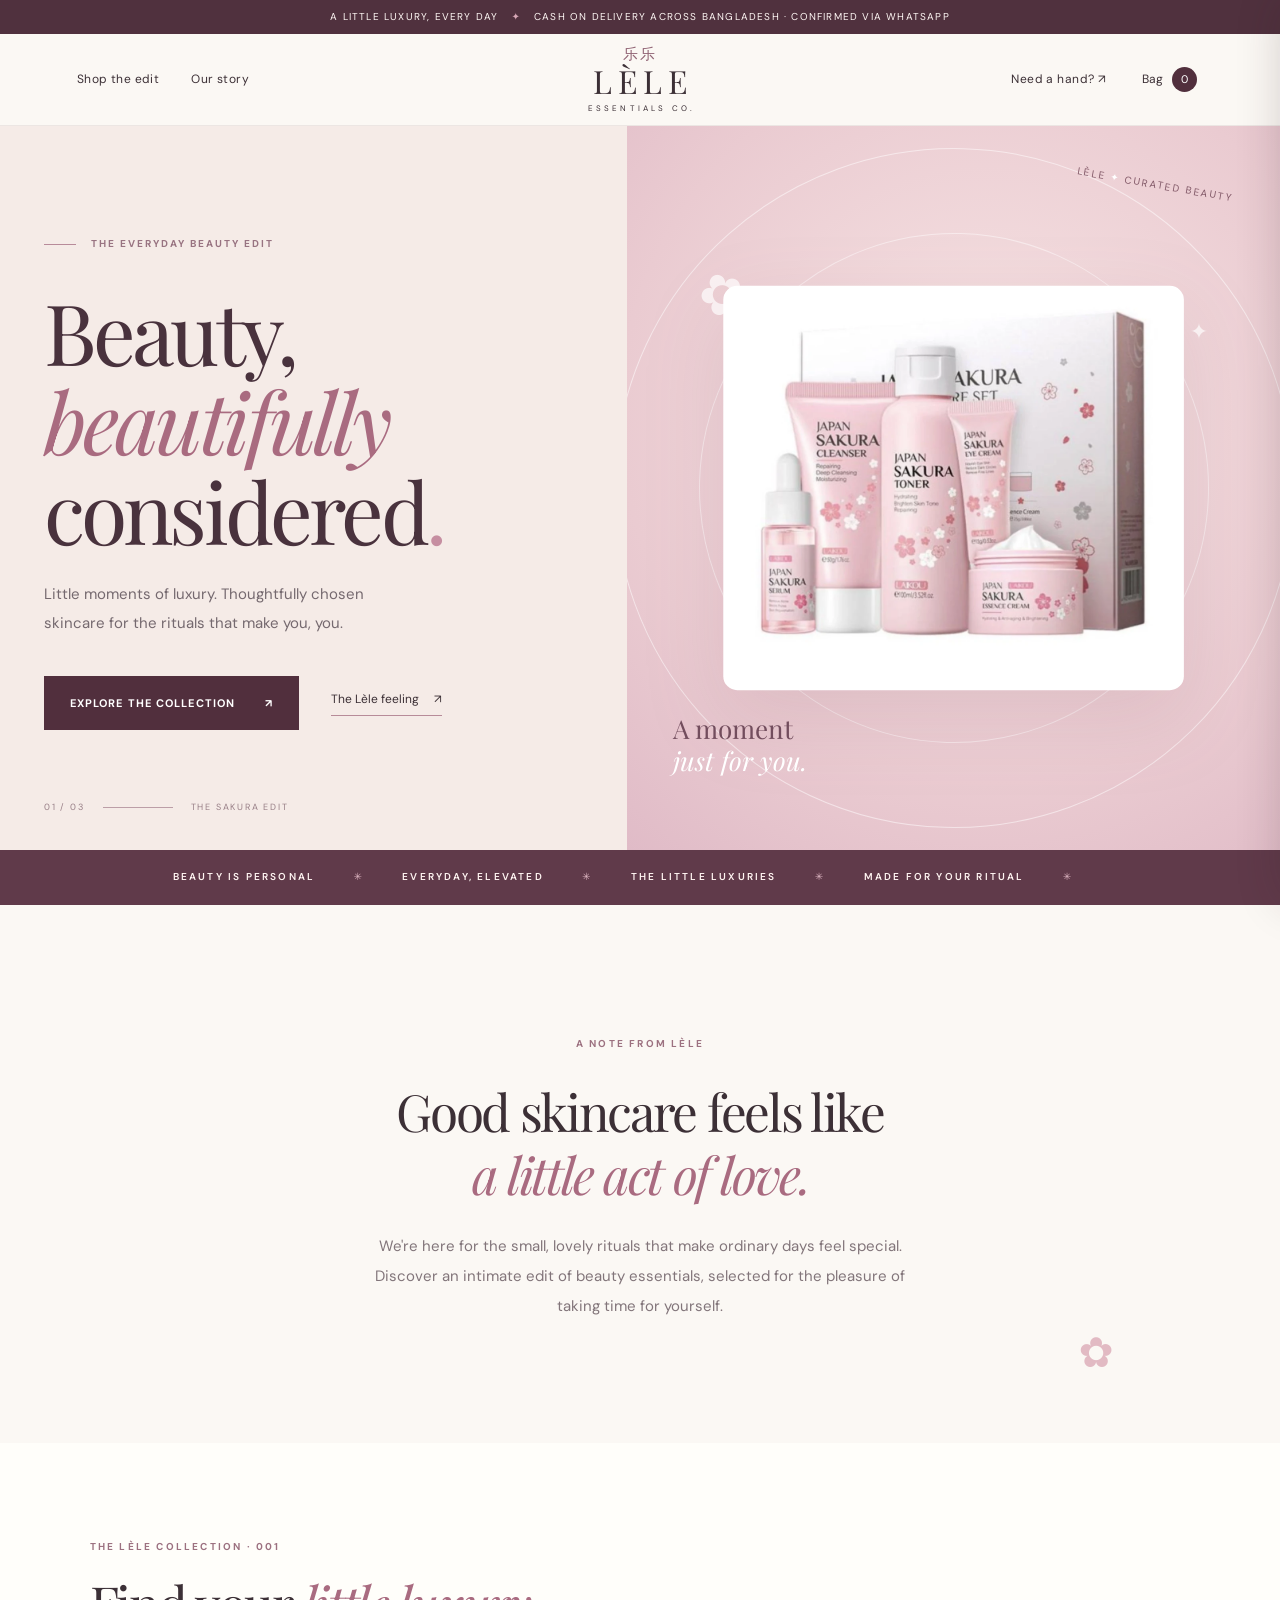
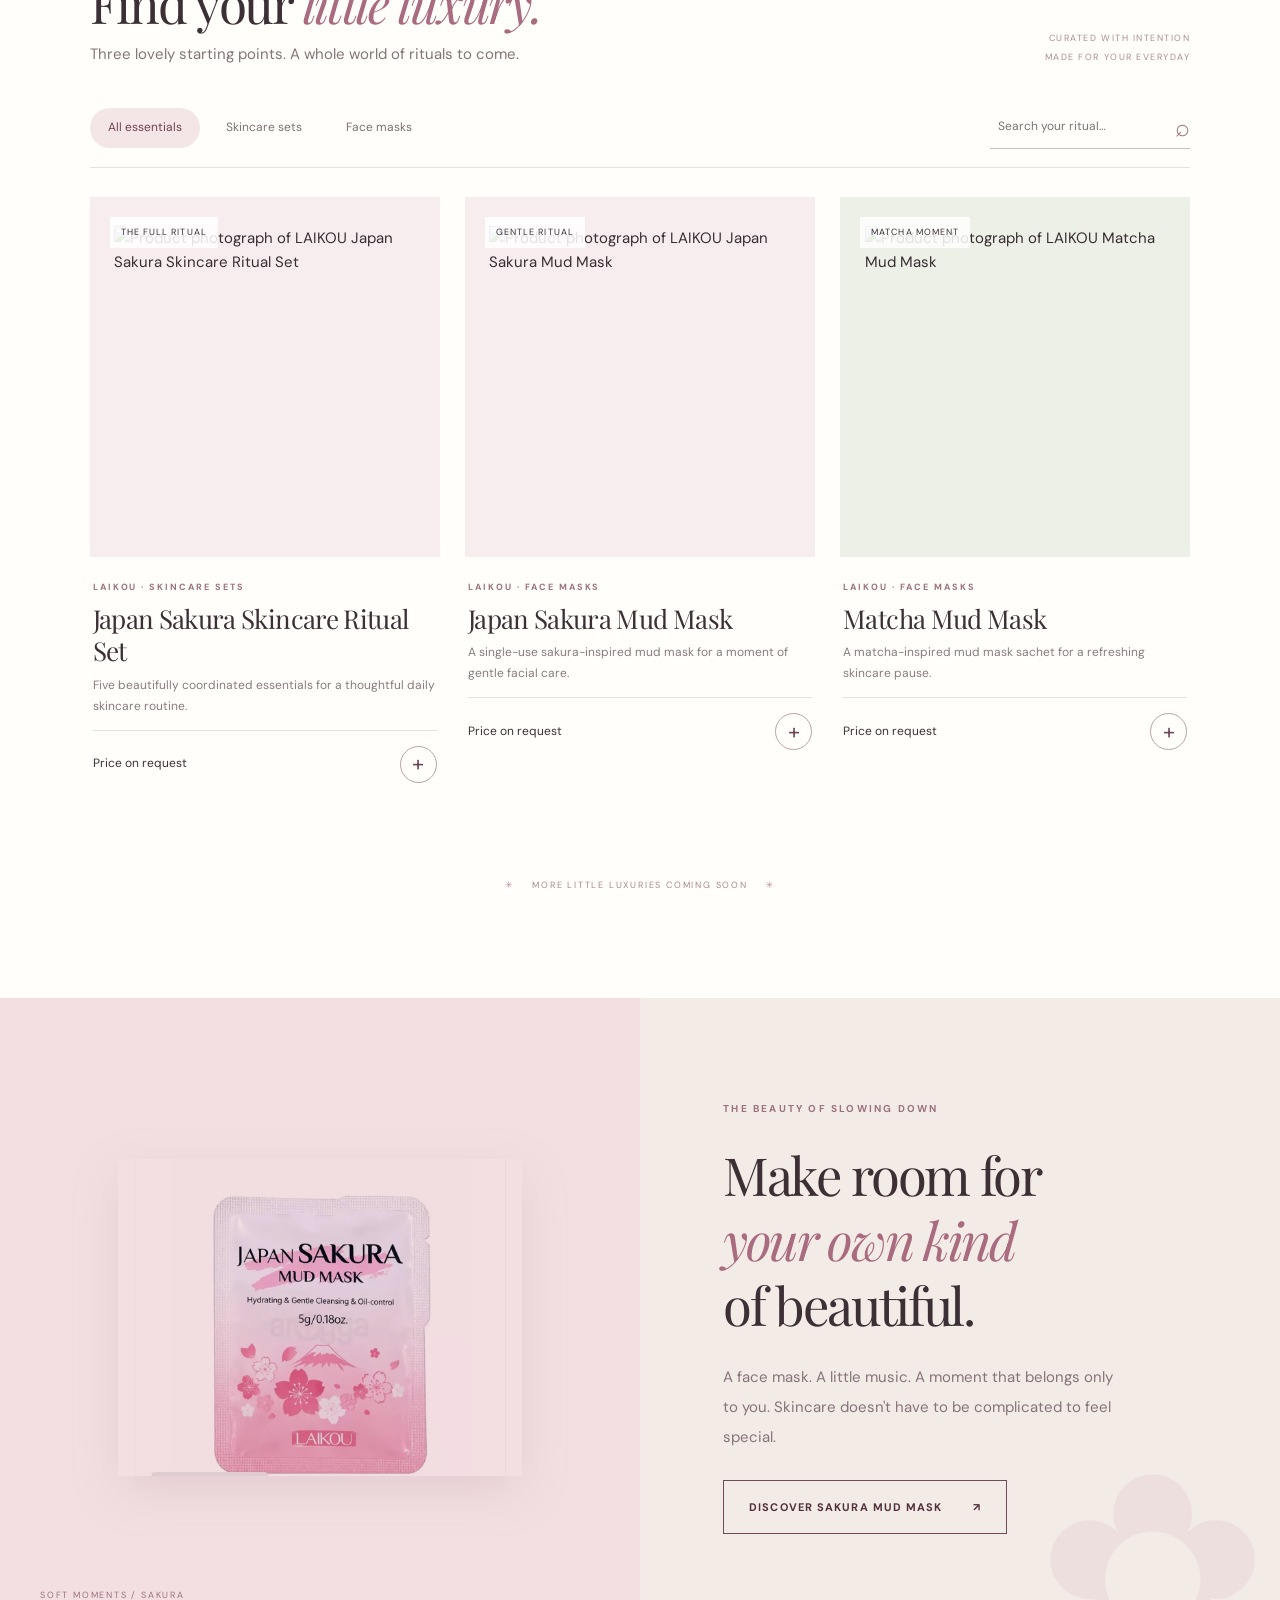
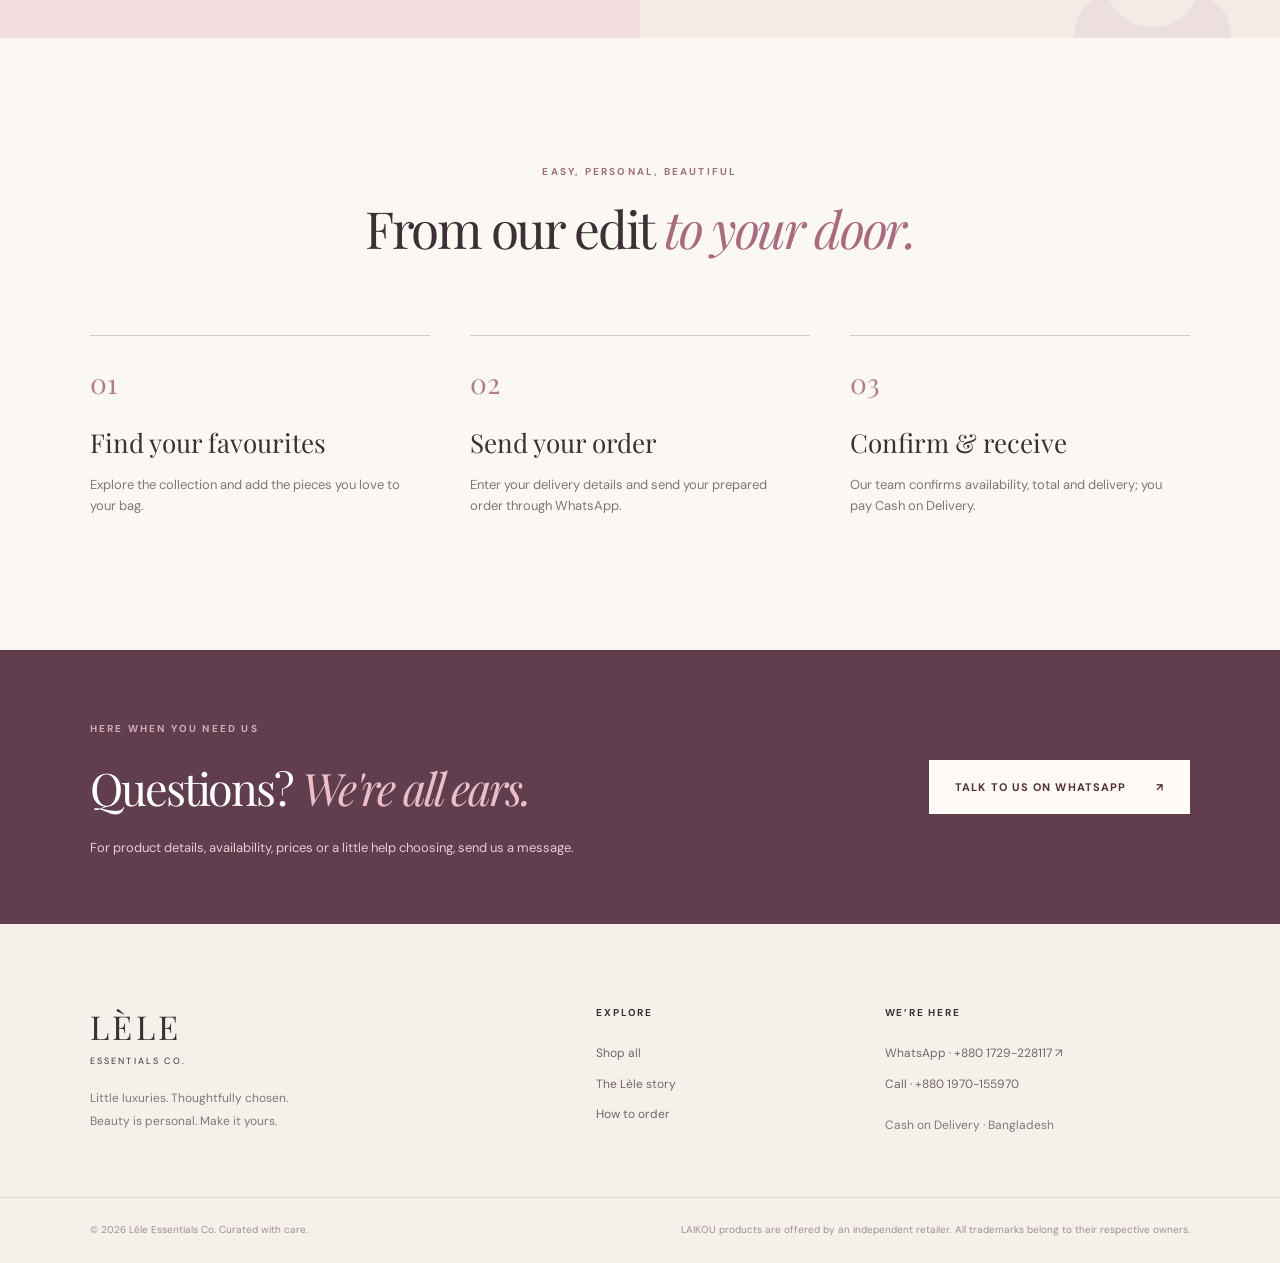
==== commit 75495b80: "Fix favicon path in index.html" ====
--- a/index.html
+++ b/index.html
@@ -1 +1 @@
-<!doctype html><html lang="en"><head><meta charset="utf-8"><meta name="viewport" content="width=device-width,initial-scale=1"><meta name="theme-color" content="#f8f3ee"><meta name="description" content="A curated edit of everyday beauty essentials. Discover LAIKOU Sakura skincare and mud masks. Cash on Delivery ordering via WhatsApp in Bangladesh."><title>Lèle Essentials Co. | Everyday, beautifully</title><link rel="icon" href="assets/favicon.svg" type="image/svg+xml"><link rel="preconnect" href="https://fonts.googleapis.com"><link rel="preconnect" href="https://fonts.gstatic.com" crossorigin><link href="https://fonts.googleapis.com/css2?family=DM+Sans:wght@400;500;600;700&family=Manrope:wght@400;500;600;700&family=Playfair+Display:ital,wght@0,400;0,500;0,600;1,400;1,500&display=swap" rel="stylesheet"><link rel="stylesheet" href="styles.css"><script src="app.js" defer></script></head><body data-root="" data-page="home" ><div class="announcement">A little luxury, every day <span aria-hidden="true">✦</span> Cash on Delivery across Bangladesh · Confirmed via WhatsApp</div><header class="site-header"><div class="header-inner"><button class="menu-toggle icon-btn" aria-label="Toggle navigation" aria-expanded="false" data-menu-toggle>☰</button><nav class="desktop-nav" aria-label="Main navigation"><a href="index.html#collection">Shop the edit</a><a href="index.html#our-story">Our story</a></nav><a class="wordmark" href="index.html" aria-label="Lèle Essentials home"><span class="wordmark-cn">乐乐</span><span class="wordmark-name">LÈLE</span><span class="wordmark-sub">ESSENTIALS CO.</span></a><div class="header-right"><a class="contact-top" href="https://wa.me/8801729228117" target="_blank" rel="noopener noreferrer">Need a hand? ↗</a><button class="bag-trigger" data-open-cart aria-label="Open shopping bag"><span>Bag</span><span class="bag-counter" data-cart-count>0</span></button></div></div><nav id="mobile-nav" class="mobile-nav" aria-label="Mobile navigation" hidden><a href="index.html#collection">Shop the collection</a><a href="index.html#our-story">Our story</a><a href="index.html#contact">Contact us</a></nav></header><main id="main"><section class="hero" id="top"><div class="hero-copy"><div class="hero-kicker"><span class="line"></span> THE EVERYDAY BEAUTY EDIT</div><h1>Beauty,<br><em>beautifully</em><br>considered<span class="period">.</span></h1><p>Little moments of luxury. Thoughtfully chosen skincare for the rituals that make you, you.</p><div class="hero-actions"><a class="button button-dark" href="#collection">Explore the collection <span>↗</span></a><a class="text-link" href="#our-story">The Lèle feeling <span>↗</span></a></div><div class="hero-bottom"><span>01 / 03</span><span class="mini-rule"></span><span>THE SAKURA EDIT</span></div></div><div class="hero-art"><div class="hero-orbit orbit-one"></div><div class="hero-orbit orbit-two"></div><div class="hero-image-card"><img src="assets/sakura-set.webp" alt="LAIKOU Japan Sakura five-piece skincare set with pink bottles and blossom artwork" fetchpriority="high" width="900" height="800"></div><div class="hero-art-label">A moment<br><em>just for you.</em></div><div class="hero-stamp">LÈLE <span>✦</span> CURATED BEAUTY</div><span class="petal petal-one">✿</span><span class="petal petal-two">✿</span><span class="petal petal-three">✦</span></div></section><div class="marquee" aria-label="Beauty, everyday elevated"><div>BEAUTY IS PERSONAL <span>✳</span> EVERYDAY, ELEVATED <span>✳</span> THE LITTLE LUXURIES <span>✳</span> MADE FOR YOUR RITUAL <span>✳</span></div></div><section class="intro section-wrap" id="our-story"><span class="eyebrow">A NOTE FROM LÈLE</span><h2>Good skincare feels like<br><em>a little act of love.</em></h2><p>We're here for the small, lovely rituals that make ordinary days feel special. Discover an intimate edit of beauty essentials, selected for the pleasure of taking time for yourself.</p><span class="small-flower">✿</span></section><section class="collection section-wrap" id="collection"><div class="section-heading"><div><span class="eyebrow">THE LÈLE COLLECTION · 001</span><h2>Find your <em>little luxury.</em></h2><p>Three lovely starting points. A whole world of rituals to come.</p></div><div class="section-aside">CURATED WITH INTENTION<br>MADE FOR YOUR EVERYDAY</div></div><div class="collection-tools"><div class="filters" id="filters" role="group" aria-label="Filter products"><button class="active" data-filter="All" aria-pressed="true">All essentials</button><button data-filter="Skincare Sets" aria-pressed="false">Skincare sets</button><button data-filter="Face Masks" aria-pressed="false">Face masks</button></div><label class="search-label"><span class="sr-only">Search products</span><input id="search-products" type="search" placeholder="Search your ritual…" aria-label="Search products"><span>⌕</span></label></div><div id="product-grid" class="product-grid"></div><div class="collection-end"><span>✳</span> MORE LITTLE LUXURIES COMING SOON <span>✳</span></div></section><section class="editorial"><div class="editorial-visual"><img src="assets/sakura-mask.webp" alt="LAIKOU Japan Sakura mud mask sachet in pink floral packaging" loading="lazy"><div class="editorial-visual-caption">SOFT MOMENTS / SAKURA</div></div><div class="editorial-copy"><span class="eyebrow">THE BEAUTY OF SLOWING DOWN</span><h2>Make room for<br><em>your own kind</em><br>of beautiful.</h2><p>A face mask. A little music. A moment that belongs only to you. Skincare doesn't have to be complicated to feel special.</p><a class="button button-outline" href="products/sakura-mask.html">Discover Sakura Mud Mask <span>↗</span></a><div class="editorial-deco">✿</div></div></section><section class="steps section-wrap" id="how-to-order"><div class="section-heading centered"><span class="eyebrow">EASY, PERSONAL, BEAUTIFUL</span><h2>From our edit <em>to your door.</em></h2></div><div class="step-grid"><article><span>01</span><h3>Find your favourites</h3><p>Explore the collection and add the pieces you love to your bag.</p></article><article><span>02</span><h3>Send your order</h3><p>Enter your delivery details and send your prepared order through WhatsApp.</p></article><article><span>03</span><h3>Confirm & receive</h3><p>Our team confirms availability, total and delivery; you pay Cash on Delivery.</p></article></div></section><section class="contact-band"><div><span class="eyebrow">HERE WHEN YOU NEED US</span><h2>Questions? <em>We're all ears.</em></h2><p>For product details, availability, prices or a little help choosing, send us a message.</p></div><a class="button button-light" href="https://wa.me/8801729228117?text=Hello%20L%C3%A8le%20Essentials%2C%20I%20have%20a%20question%20about%20your%20products." target="_blank" rel="noopener noreferrer">Talk to us on WhatsApp <span>↗</span></a></section></main><footer class="footer" id="contact"><div class="footer-top"><div><a class="footer-logo" href="index.html">LÈLE <span>ESSENTIALS CO.</span></a><p>Little luxuries. Thoughtfully chosen.<br>Beauty is personal. Make it yours.</p></div><div><h3>Explore</h3><a href="index.html#collection">Shop all</a><a href="index.html#our-story">The Lèle story</a><a href="index.html#how-to-order">How to order</a></div><div><h3>We’re here</h3><a href="https://wa.me/8801729228117" target="_blank" rel="noopener noreferrer">WhatsApp · +880 1729-228117 ↗</a><a href="tel:+8801970155970">Call · +880 1970-155970</a><p>Cash on Delivery · Bangladesh</p></div></div><div class="footer-bottom"><span>© 2026 Lèle Essentials Co. Curated with care.</span><span>LAIKOU products are offered by an independent retailer. All trademarks belong to their respective owners.</span></div></footer><div id="overlay" class="overlay" hidden></div><aside id="cart-drawer" class="cart-drawer" aria-label="Your shopping bag" aria-hidden="true"><div class="drawer-head"><div><span class="eyebrow">YOUR EDIT</span><h2>The little luxuries bag<span class="cart-flower">✿</span></h2></div><button id="cart-close" class="close-btn" data-close-cart aria-label="Close bag">×</button></div><div id="cart-items" class="bag-items"></div><div class="drawer-foot"><p id="bag-summary"></p><button id="checkout-open" class="button button-dark full" disabled>Continue to Cash on Delivery <span>↗</span></button><p class="tiny">Checkout opens a WhatsApp order message. You must press Send to submit.</p></div></aside><section id="checkout-modal" class="checkout-modal" aria-label="Cash on Delivery checkout" role="dialog" aria-modal="true" hidden><div class="checkout-panel"><button class="close-btn checkout-close" data-close-checkout aria-label="Close checkout">×</button><div class="checkout-intro"><span class="eyebrow">A BEAUTIFUL DELIVERY</span><h2>Just a few details,<br><em>and it's yours.</em></h2><p>Cash on Delivery only. Your order is sent through WhatsApp for personal confirmation.</p></div><div class="checkout-layout"><form id="order-form" class="order-form"><label>Full name <input id="customer-name" name="name" autocomplete="name" placeholder="Your full name" required maxlength="100"></label><div class="form-two"><label>Mobile number <input name="phone" autocomplete="tel" inputmode="tel" placeholder="017XXXXXXXX" required maxlength="20"></label><label>Email address <input name="email" type="email" autocomplete="email" placeholder="you@example.com" required maxlength="120"></label></div><div class="form-two"><label>Division <select name="division" required><option value="">Select division</option><option>Dhaka</option><option>Chattogram</option><option>Rajshahi</option><option>Khulna</option><option>Barishal</option><option>Sylhet</option><option>Rangpur</option><option>Mymensingh</option></select></label><label>District / city <input name="district" autocomplete="address-level2" placeholder="Your district" required maxlength="80"></label></div><label>Full delivery address <textarea name="address" autocomplete="street-address" rows="3" placeholder="House, road, area, upazila and landmarks" required maxlength="350"></textarea></label><label>Delivery notes (optional) <textarea name="notes" rows="2" placeholder="Anything our team should know?" maxlength="250"></textarea></label><div class="payment-pill"><span>◉</span><div><strong>Cash on Delivery</strong><small>Pay the delivery person after order confirmation.</small></div></div><button class="button button-dark full" type="submit">Continue to WhatsApp <span>↗</span></button><p id="checkout-status" class="checkout-status" role="status" aria-live="polite"></p><a id="whatsapp-fallback" class="fallback-link" target="_blank" rel="noopener noreferrer" hidden>WhatsApp didn't open? Tap here.</a><p class="tiny">Your details are used to prepare a WhatsApp message on your device. Nothing is submitted until you press Send in WhatsApp.</p></form><aside class="checkout-summary"><span class="eyebrow">YOUR SELECTION</span><div id="checkout-products"></div><div class="summary-note"><strong>Personal service, from start to finish.</strong><p>We'll confirm prices, delivery charge, availability and timing in WhatsApp before dispatch.</p></div></aside></div></div></section><div id="announce" class="sr-only" aria-live="polite"></div></body></html>+<!doctype html><html lang="en"><head><meta charset="utf-8"><meta name="viewport" content="width=device-width,initial-scale=1"><meta name="theme-color" content="#f8f3ee"><meta name="description" content="A curated edit of everyday beauty essentials. Discover LAIKOU Sakura skincare and mud masks. Cash on Delivery ordering via WhatsApp in Bangladesh."><title>Lèle Essentials Co. | Everyday, beautifully</title><link rel="icon" href="favicon.svg" type="image/svg+xml"><link rel="preconnect" href="https://fonts.googleapis.com"><link rel="preconnect" href="https://fonts.gstatic.com" crossorigin><link href="https://fonts.googleapis.com/css2?family=DM+Sans:wght@400;500;600;700&family=Manrope:wght@400;500;600;700&family=Playfair+Display:ital,wght@0,400;0,500;0,600;1,400;1,500&display=swap" rel="stylesheet"><link rel="stylesheet" href="styles.css"><script src="app.js" defer></script></head><body data-root="" data-page="home" ><div class="announcement">A little luxury, every day <span aria-hidden="true">✦</span> Cash on Delivery across Bangladesh · Confirmed via WhatsApp</div><header class="site-header"><div class="header-inner"><button class="menu-toggle icon-btn" aria-label="Toggle navigation" aria-expanded="false" data-menu-toggle>☰</button><nav class="desktop-nav" aria-label="Main navigation"><a href="index.html#collection">Shop the edit</a><a href="index.html#our-story">Our story</a></nav><a class="wordmark" href="index.html" aria-label="Lèle Essentials home"><span class="wordmark-cn">乐乐</span><span class="wordmark-name">LÈLE</span><span class="wordmark-sub">ESSENTIALS CO.</span></a><div class="header-right"><a class="contact-top" href="https://wa.me/8801729228117" target="_blank" rel="noopener noreferrer">Need a hand? ↗</a><button class="bag-trigger" data-open-cart aria-label="Open shopping bag"><span>Bag</span><span class="bag-counter" data-cart-count>0</span></button></div></div><nav id="mobile-nav" class="mobile-nav" aria-label="Mobile navigation" hidden><a href="index.html#collection">Shop the collection</a><a href="index.html#our-story">Our story</a><a href="index.html#contact">Contact us</a></nav></header><main id="main"><section class="hero" id="top"><div class="hero-copy"><div class="hero-kicker"><span class="line"></span> THE EVERYDAY BEAUTY EDIT</div><h1>Beauty,<br><em>beautifully</em><br>considered<span class="period">.</span></h1><p>Little moments of luxury. Thoughtfully chosen skincare for the rituals that make you, you.</p><div class="hero-actions"><a class="button button-dark" href="#collection">Explore the collection <span>↗</span></a><a class="text-link" href="#our-story">The Lèle feeling <span>↗</span></a></div><div class="hero-bottom"><span>01 / 03</span><span class="mini-rule"></span><span>THE SAKURA EDIT</span></div></div><div class="hero-art"><div class="hero-orbit orbit-one"></div><div class="hero-orbit orbit-two"></div><div class="hero-image-card"><img src="sakura-set.webp" alt="LAIKOU Japan Sakura five-piece skincare set with pink bottles and blossom artwork" fetchpriority="high" width="900" height="800"></div><div class="hero-art-label">A moment<br><em>just for you.</em></div><div class="hero-stamp">LÈLE <span>✦</span> CURATED BEAUTY</div><span class="petal petal-one">✿</span><span class="petal petal-two">✿</span><span class="petal petal-three">✦</span></div></section><div class="marquee" aria-label="Beauty, everyday elevated"><div>BEAUTY IS PERSONAL <span>✳</span> EVERYDAY, ELEVATED <span>✳</span> THE LITTLE LUXURIES <span>✳</span> MADE FOR YOUR RITUAL <span>✳</span></div></div><section class="intro section-wrap" id="our-story"><span class="eyebrow">A NOTE FROM LÈLE</span><h2>Good skincare feels like<br><em>a little act of love.</em></h2><p>We're here for the small, lovely rituals that make ordinary days feel special. Discover an intimate edit of beauty essentials, selected for the pleasure of taking time for yourself.</p><span class="small-flower">✿</span></section><section class="collection section-wrap" id="collection"><div class="section-heading"><div><span class="eyebrow">THE LÈLE COLLECTION · 001</span><h2>Find your <em>little luxury.</em></h2><p>Three lovely starting points. A whole world of rituals to come.</p></div><div class="section-aside">CURATED WITH INTENTION<br>MADE FOR YOUR EVERYDAY</div></div><div class="collection-tools"><div class="filters" id="filters" role="group" aria-label="Filter products"><button class="active" data-filter="All" aria-pressed="true">All essentials</button><button data-filter="Skincare Sets" aria-pressed="false">Skincare sets</button><button data-filter="Face Masks" aria-pressed="false">Face masks</button></div><label class="search-label"><span class="sr-only">Search products</span><input id="search-products" type="search" placeholder="Search your ritual…" aria-label="Search products"><span>⌕</span></label></div><div id="product-grid" class="product-grid"></div><div class="collection-end"><span>✳</span> MORE LITTLE LUXURIES COMING SOON <span>✳</span></div></section><section class="editorial"><div class="editorial-visual"><img src="sakura-mask.webp" alt="LAIKOU Japan Sakura mud mask sachet in pink floral packaging" loading="lazy"><div class="editorial-visual-caption">SOFT MOMENTS / SAKURA</div></div><div class="editorial-copy"><span class="eyebrow">THE BEAUTY OF SLOWING DOWN</span><h2>Make room for<br><em>your own kind</em><br>of beautiful.</h2><p>A face mask. A little music. A moment that belongs only to you. Skincare doesn't have to be complicated to feel special.</p><a class="button button-outline" href="sakura-mask.html">Discover Sakura Mud Mask <span>↗</span></a><div class="editorial-deco">✿</div></div></section><section class="steps section-wrap" id="how-to-order"><div class="section-heading centered"><span class="eyebrow">EASY, PERSONAL, BEAUTIFUL</span><h2>From our edit <em>to your door.</em></h2></div><div class="step-grid"><article><span>01</span><h3>Find your favourites</h3><p>Explore the collection and add the pieces you love to your bag.</p></article><article><span>02</span><h3>Send your order</h3><p>Enter your delivery details and send your prepared order through WhatsApp.</p></article><article><span>03</span><h3>Confirm & receive</h3><p>Our team confirms availability, total and delivery; you pay Cash on Delivery.</p></article></div></section><section class="contact-band"><div><span class="eyebrow">HERE WHEN YOU NEED US</span><h2>Questions? <em>We're all ears.</em></h2><p>For product details, availability, prices or a little help choosing, send us a message.</p></div><a class="button button-light" href="https://wa.me/8801729228117?text=Hello%20L%C3%A8le%20Essentials%2C%20I%20have%20a%20question%20about%20your%20products." target="_blank" rel="noopener noreferrer">Talk to us on WhatsApp <span>↗</span></a></section></main><footer class="footer" id="contact"><div class="footer-top"><div><a class="footer-logo" href="index.html">LÈLE <span>ESSENTIALS CO.</span></a><p>Little luxuries. Thoughtfully chosen.<br>Beauty is personal. Make it yours.</p></div><div><h3>Explore</h3><a href="index.html#collection">Shop all</a><a href="index.html#our-story">The Lèle story</a><a href="index.html#how-to-order">How to order</a></div><div><h3>We’re here</h3><a href="https://wa.me/8801729228117" target="_blank" rel="noopener noreferrer">WhatsApp · +880 1729-228117 ↗</a><a href="tel:+8801970155970">Call · +880 1970-155970</a><p>Cash on Delivery · Bangladesh</p></div></div><div class="footer-bottom"><span>© 2026 Lèle Essentials Co. Curated with care.</span><span>LAIKOU products are offered by an independent retailer. All trademarks belong to their respective owners.</span></div></footer><div id="overlay" class="overlay" hidden></div><aside id="cart-drawer" class="cart-drawer" aria-label="Your shopping bag" aria-hidden="true"><div class="drawer-head"><div><span class="eyebrow">YOUR EDIT</span><h2>The little luxuries bag<span class="cart-flower">✿</span></h2></div><button id="cart-close" class="close-btn" data-close-cart aria-label="Close bag">×</button></div><div id="cart-items" class="bag-items"></div><div class="drawer-foot"><p id="bag-summary"></p><button id="checkout-open" class="button button-dark full" disabled>Continue to Cash on Delivery <span>↗</span></button><p class="tiny">Checkout opens a WhatsApp order message. You must press Send to submit.</p></div></aside><section id="checkout-modal" class="checkout-modal" aria-label="Cash on Delivery checkout" role="dialog" aria-modal="true" hidden><div class="checkout-panel"><button class="close-btn checkout-close" data-close-checkout aria-label="Close checkout">×</button><div class="checkout-intro"><span class="eyebrow">A BEAUTIFUL DELIVERY</span><h2>Just a few details,<br><em>and it's yours.</em></h2><p>Cash on Delivery only. Your order is sent through WhatsApp for personal confirmation.</p></div><div class="checkout-layout"><form id="order-form" class="order-form"><label>Full name <input id="customer-name" name="name" autocomplete="name" placeholder="Your full name" required maxlength="100"></label><div class="form-two"><label>Mobile number <input name="phone" autocomplete="tel" inputmode="tel" placeholder="017XXXXXXXX" required maxlength="20"></label><label>Email address <input name="email" type="email" autocomplete="email" placeholder="you@example.com" required maxlength="120"></label></div><div class="form-two"><label>Division <select name="division" required><option value="">Select division</option><option>Dhaka</option><option>Chattogram</option><option>Rajshahi</option><option>Khulna</option><option>Barishal</option><option>Sylhet</option><option>Rangpur</option><option>Mymensingh</option></select></label><label>District / city <input name="district" autocomplete="address-level2" placeholder="Your district" required maxlength="80"></label></div><label>Full delivery address <textarea name="address" autocomplete="street-address" rows="3" placeholder="House, road, area, upazila and landmarks" required maxlength="350"></textarea></label><label>Delivery notes (optional) <textarea name="notes" rows="2" placeholder="Anything our team should know?" maxlength="250"></textarea></label><div class="payment-pill"><span>◉</span><div><strong>Cash on Delivery</strong><small>Pay the delivery person after order confirmation.</small></div></div><button class="button button-dark full" type="submit">Continue to WhatsApp <span>↗</span></button><p id="checkout-status" class="checkout-status" role="status" aria-live="polite"></p><a id="whatsapp-fallback" class="fallback-link" target="_blank" rel="noopener noreferrer" hidden>WhatsApp didn't open? Tap here.</a><p class="tiny">Your details are used to prepare a WhatsApp message on your device. Nothing is submitted until you press Send in WhatsApp.</p></form><aside class="checkout-summary"><span class="eyebrow">YOUR SELECTION</span><div id="checkout-products"></div><div class="summary-note"><strong>Personal service, from start to finish.</strong><p>We'll confirm prices, delivery charge, availability and timing in WhatsApp before dispatch.</p></div></aside></div></div></section><div id="announce" class="sr-only" aria-live="polite"></div></body></html>
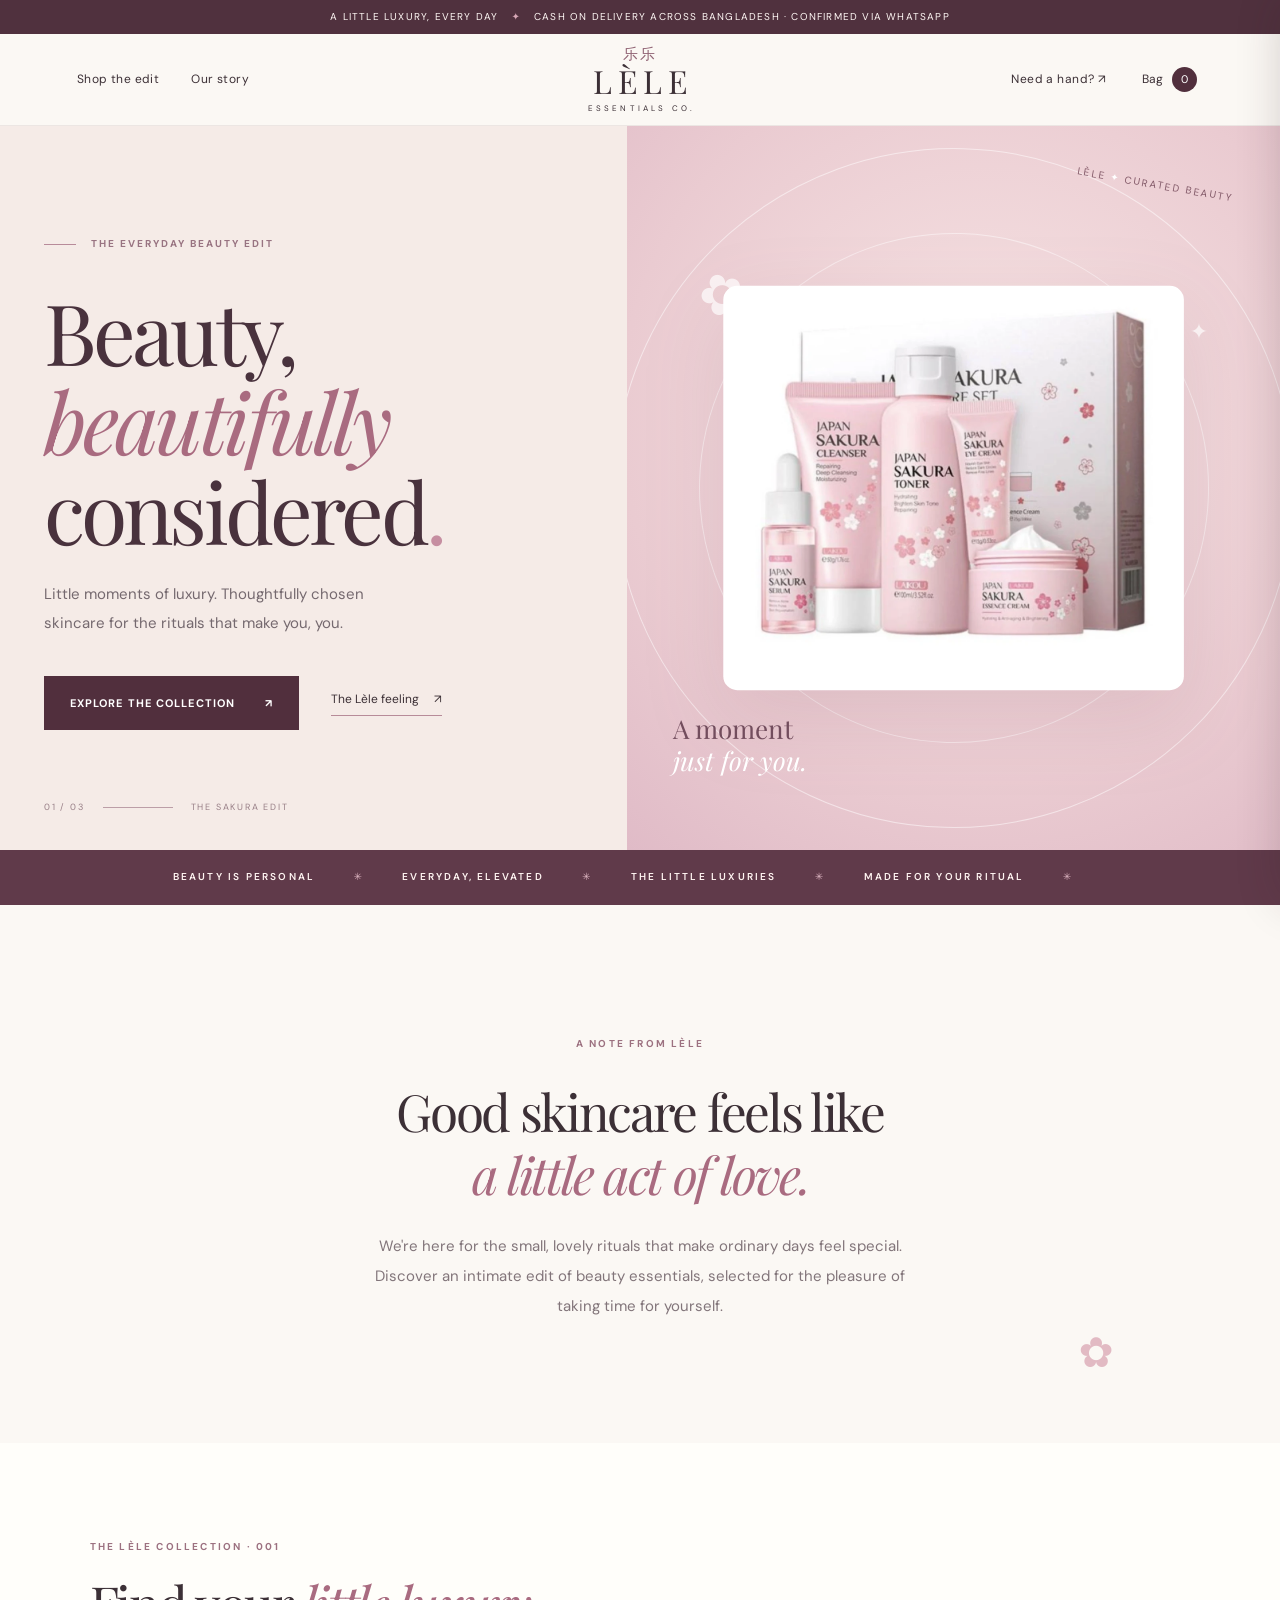
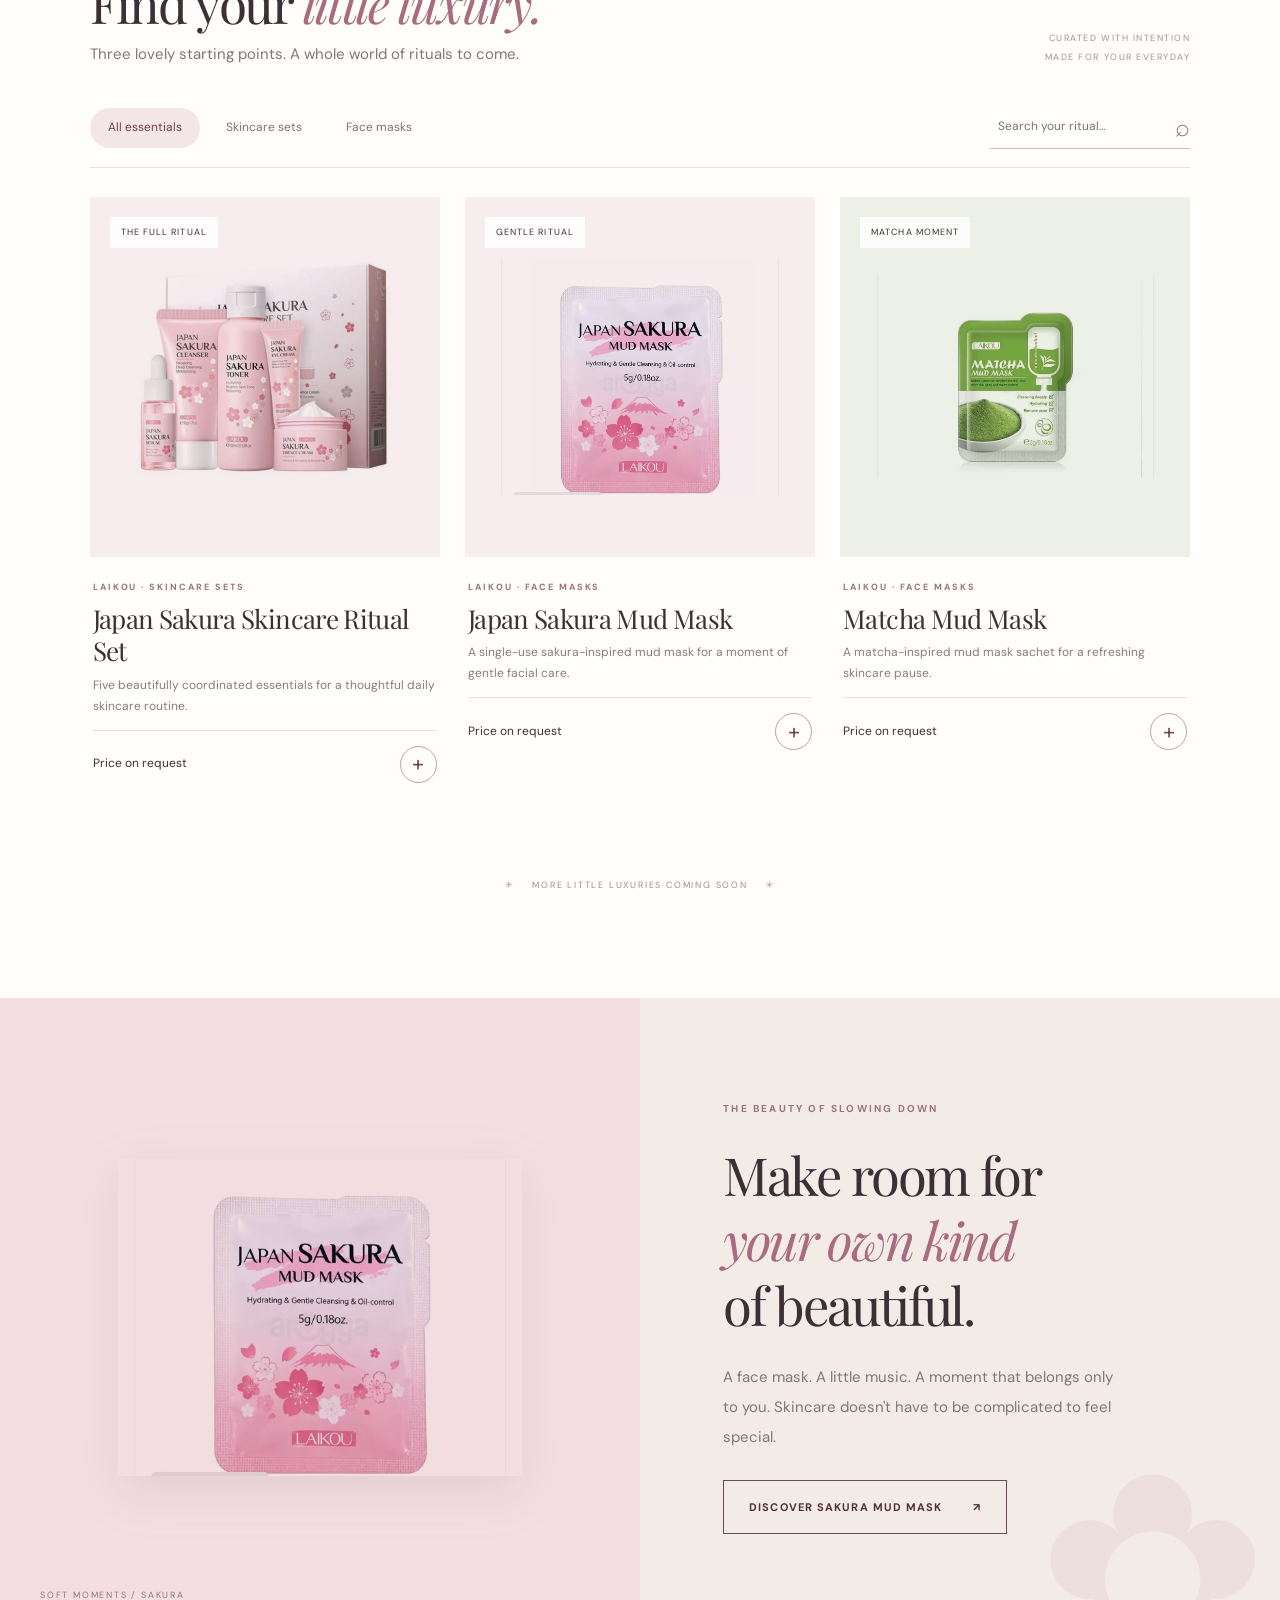
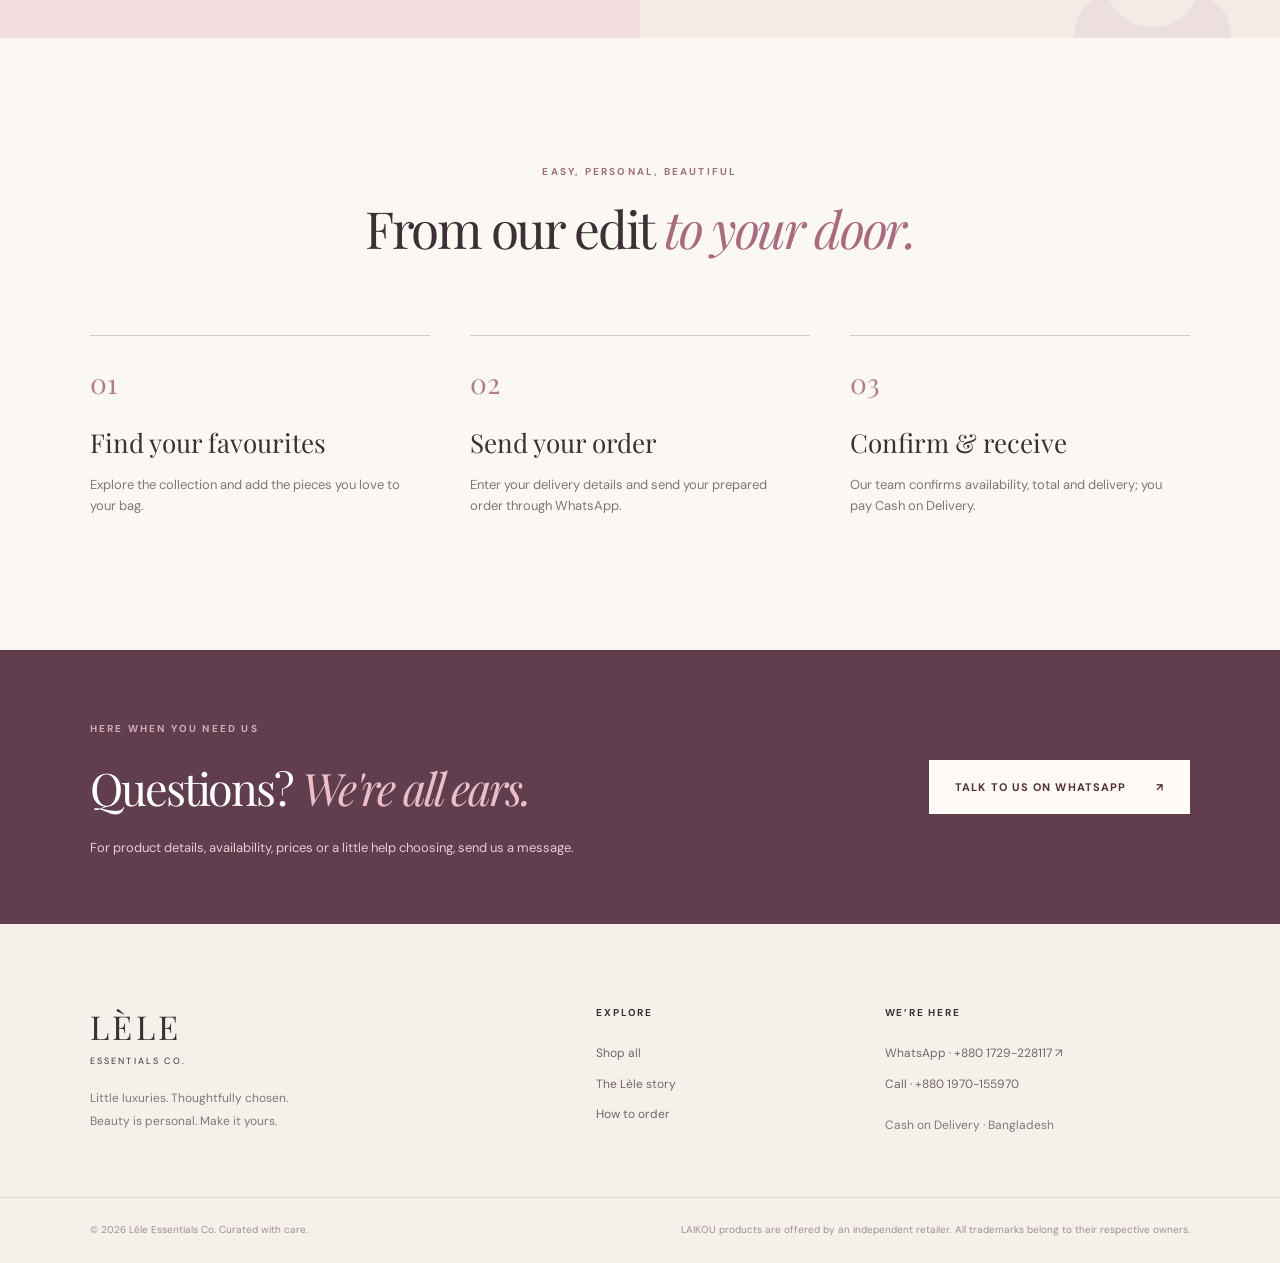
==== commit c8d3b77c: "Update index.html" ====
--- a/index.html
+++ b/index.html
@@ -1 +1,123 @@
-<!doctype html><html lang="en"><head><meta charset="utf-8"><meta name="viewport" content="width=device-width,initial-scale=1"><meta name="theme-color" content="#f8f3ee"><meta name="description" content="A curated edit of everyday beauty essentials. Discover LAIKOU Sakura skincare and mud masks. Cash on Delivery ordering via WhatsApp in Bangladesh."><title>Lèle Essentials Co. | Everyday, beautifully</title><link rel="icon" href="favicon.svg" type="image/svg+xml"><link rel="preconnect" href="https://fonts.googleapis.com"><link rel="preconnect" href="https://fonts.gstatic.com" crossorigin><link href="https://fonts.googleapis.com/css2?family=DM+Sans:wght@400;500;600;700&family=Manrope:wght@400;500;600;700&family=Playfair+Display:ital,wght@0,400;0,500;0,600;1,400;1,500&display=swap" rel="stylesheet"><link rel="stylesheet" href="styles.css"><script src="app.js" defer></script></head><body data-root="" data-page="home" ><div class="announcement">A little luxury, every day <span aria-hidden="true">✦</span> Cash on Delivery across Bangladesh · Confirmed via WhatsApp</div><header class="site-header"><div class="header-inner"><button class="menu-toggle icon-btn" aria-label="Toggle navigation" aria-expanded="false" data-menu-toggle>☰</button><nav class="desktop-nav" aria-label="Main navigation"><a href="index.html#collection">Shop the edit</a><a href="index.html#our-story">Our story</a></nav><a class="wordmark" href="index.html" aria-label="Lèle Essentials home"><span class="wordmark-cn">乐乐</span><span class="wordmark-name">LÈLE</span><span class="wordmark-sub">ESSENTIALS CO.</span></a><div class="header-right"><a class="contact-top" href="https://wa.me/8801729228117" target="_blank" rel="noopener noreferrer">Need a hand? ↗</a><button class="bag-trigger" data-open-cart aria-label="Open shopping bag"><span>Bag</span><span class="bag-counter" data-cart-count>0</span></button></div></div><nav id="mobile-nav" class="mobile-nav" aria-label="Mobile navigation" hidden><a href="index.html#collection">Shop the collection</a><a href="index.html#our-story">Our story</a><a href="index.html#contact">Contact us</a></nav></header><main id="main"><section class="hero" id="top"><div class="hero-copy"><div class="hero-kicker"><span class="line"></span> THE EVERYDAY BEAUTY EDIT</div><h1>Beauty,<br><em>beautifully</em><br>considered<span class="period">.</span></h1><p>Little moments of luxury. Thoughtfully chosen skincare for the rituals that make you, you.</p><div class="hero-actions"><a class="button button-dark" href="#collection">Explore the collection <span>↗</span></a><a class="text-link" href="#our-story">The Lèle feeling <span>↗</span></a></div><div class="hero-bottom"><span>01 / 03</span><span class="mini-rule"></span><span>THE SAKURA EDIT</span></div></div><div class="hero-art"><div class="hero-orbit orbit-one"></div><div class="hero-orbit orbit-two"></div><div class="hero-image-card"><img src="sakura-set.webp" alt="LAIKOU Japan Sakura five-piece skincare set with pink bottles and blossom artwork" fetchpriority="high" width="900" height="800"></div><div class="hero-art-label">A moment<br><em>just for you.</em></div><div class="hero-stamp">LÈLE <span>✦</span> CURATED BEAUTY</div><span class="petal petal-one">✿</span><span class="petal petal-two">✿</span><span class="petal petal-three">✦</span></div></section><div class="marquee" aria-label="Beauty, everyday elevated"><div>BEAUTY IS PERSONAL <span>✳</span> EVERYDAY, ELEVATED <span>✳</span> THE LITTLE LUXURIES <span>✳</span> MADE FOR YOUR RITUAL <span>✳</span></div></div><section class="intro section-wrap" id="our-story"><span class="eyebrow">A NOTE FROM LÈLE</span><h2>Good skincare feels like<br><em>a little act of love.</em></h2><p>We're here for the small, lovely rituals that make ordinary days feel special. Discover an intimate edit of beauty essentials, selected for the pleasure of taking time for yourself.</p><span class="small-flower">✿</span></section><section class="collection section-wrap" id="collection"><div class="section-heading"><div><span class="eyebrow">THE LÈLE COLLECTION · 001</span><h2>Find your <em>little luxury.</em></h2><p>Three lovely starting points. A whole world of rituals to come.</p></div><div class="section-aside">CURATED WITH INTENTION<br>MADE FOR YOUR EVERYDAY</div></div><div class="collection-tools"><div class="filters" id="filters" role="group" aria-label="Filter products"><button class="active" data-filter="All" aria-pressed="true">All essentials</button><button data-filter="Skincare Sets" aria-pressed="false">Skincare sets</button><button data-filter="Face Masks" aria-pressed="false">Face masks</button></div><label class="search-label"><span class="sr-only">Search products</span><input id="search-products" type="search" placeholder="Search your ritual…" aria-label="Search products"><span>⌕</span></label></div><div id="product-grid" class="product-grid"></div><div class="collection-end"><span>✳</span> MORE LITTLE LUXURIES COMING SOON <span>✳</span></div></section><section class="editorial"><div class="editorial-visual"><img src="sakura-mask.webp" alt="LAIKOU Japan Sakura mud mask sachet in pink floral packaging" loading="lazy"><div class="editorial-visual-caption">SOFT MOMENTS / SAKURA</div></div><div class="editorial-copy"><span class="eyebrow">THE BEAUTY OF SLOWING DOWN</span><h2>Make room for<br><em>your own kind</em><br>of beautiful.</h2><p>A face mask. A little music. A moment that belongs only to you. Skincare doesn't have to be complicated to feel special.</p><a class="button button-outline" href="sakura-mask.html">Discover Sakura Mud Mask <span>↗</span></a><div class="editorial-deco">✿</div></div></section><section class="steps section-wrap" id="how-to-order"><div class="section-heading centered"><span class="eyebrow">EASY, PERSONAL, BEAUTIFUL</span><h2>From our edit <em>to your door.</em></h2></div><div class="step-grid"><article><span>01</span><h3>Find your favourites</h3><p>Explore the collection and add the pieces you love to your bag.</p></article><article><span>02</span><h3>Send your order</h3><p>Enter your delivery details and send your prepared order through WhatsApp.</p></article><article><span>03</span><h3>Confirm & receive</h3><p>Our team confirms availability, total and delivery; you pay Cash on Delivery.</p></article></div></section><section class="contact-band"><div><span class="eyebrow">HERE WHEN YOU NEED US</span><h2>Questions? <em>We're all ears.</em></h2><p>For product details, availability, prices or a little help choosing, send us a message.</p></div><a class="button button-light" href="https://wa.me/8801729228117?text=Hello%20L%C3%A8le%20Essentials%2C%20I%20have%20a%20question%20about%20your%20products." target="_blank" rel="noopener noreferrer">Talk to us on WhatsApp <span>↗</span></a></section></main><footer class="footer" id="contact"><div class="footer-top"><div><a class="footer-logo" href="index.html">LÈLE <span>ESSENTIALS CO.</span></a><p>Little luxuries. Thoughtfully chosen.<br>Beauty is personal. Make it yours.</p></div><div><h3>Explore</h3><a href="index.html#collection">Shop all</a><a href="index.html#our-story">The Lèle story</a><a href="index.html#how-to-order">How to order</a></div><div><h3>We’re here</h3><a href="https://wa.me/8801729228117" target="_blank" rel="noopener noreferrer">WhatsApp · +880 1729-228117 ↗</a><a href="tel:+8801970155970">Call · +880 1970-155970</a><p>Cash on Delivery · Bangladesh</p></div></div><div class="footer-bottom"><span>© 2026 Lèle Essentials Co. Curated with care.</span><span>LAIKOU products are offered by an independent retailer. All trademarks belong to their respective owners.</span></div></footer><div id="overlay" class="overlay" hidden></div><aside id="cart-drawer" class="cart-drawer" aria-label="Your shopping bag" aria-hidden="true"><div class="drawer-head"><div><span class="eyebrow">YOUR EDIT</span><h2>The little luxuries bag<span class="cart-flower">✿</span></h2></div><button id="cart-close" class="close-btn" data-close-cart aria-label="Close bag">×</button></div><div id="cart-items" class="bag-items"></div><div class="drawer-foot"><p id="bag-summary"></p><button id="checkout-open" class="button button-dark full" disabled>Continue to Cash on Delivery <span>↗</span></button><p class="tiny">Checkout opens a WhatsApp order message. You must press Send to submit.</p></div></aside><section id="checkout-modal" class="checkout-modal" aria-label="Cash on Delivery checkout" role="dialog" aria-modal="true" hidden><div class="checkout-panel"><button class="close-btn checkout-close" data-close-checkout aria-label="Close checkout">×</button><div class="checkout-intro"><span class="eyebrow">A BEAUTIFUL DELIVERY</span><h2>Just a few details,<br><em>and it's yours.</em></h2><p>Cash on Delivery only. Your order is sent through WhatsApp for personal confirmation.</p></div><div class="checkout-layout"><form id="order-form" class="order-form"><label>Full name <input id="customer-name" name="name" autocomplete="name" placeholder="Your full name" required maxlength="100"></label><div class="form-two"><label>Mobile number <input name="phone" autocomplete="tel" inputmode="tel" placeholder="017XXXXXXXX" required maxlength="20"></label><label>Email address <input name="email" type="email" autocomplete="email" placeholder="you@example.com" required maxlength="120"></label></div><div class="form-two"><label>Division <select name="division" required><option value="">Select division</option><option>Dhaka</option><option>Chattogram</option><option>Rajshahi</option><option>Khulna</option><option>Barishal</option><option>Sylhet</option><option>Rangpur</option><option>Mymensingh</option></select></label><label>District / city <input name="district" autocomplete="address-level2" placeholder="Your district" required maxlength="80"></label></div><label>Full delivery address <textarea name="address" autocomplete="street-address" rows="3" placeholder="House, road, area, upazila and landmarks" required maxlength="350"></textarea></label><label>Delivery notes (optional) <textarea name="notes" rows="2" placeholder="Anything our team should know?" maxlength="250"></textarea></label><div class="payment-pill"><span>◉</span><div><strong>Cash on Delivery</strong><small>Pay the delivery person after order confirmation.</small></div></div><button class="button button-dark full" type="submit">Continue to WhatsApp <span>↗</span></button><p id="checkout-status" class="checkout-status" role="status" aria-live="polite"></p><a id="whatsapp-fallback" class="fallback-link" target="_blank" rel="noopener noreferrer" hidden>WhatsApp didn't open? Tap here.</a><p class="tiny">Your details are used to prepare a WhatsApp message on your device. Nothing is submitted until you press Send in WhatsApp.</p></form><aside class="checkout-summary"><span class="eyebrow">YOUR SELECTION</span><div id="checkout-products"></div><div class="summary-note"><strong>Personal service, from start to finish.</strong><p>We'll confirm prices, delivery charge, availability and timing in WhatsApp before dispatch.</p></div></aside></div></div></section><div id="announce" class="sr-only" aria-live="polite"></div></body></html>
+<!doctype html><html lang="en"><head><meta charset="utf-8"><meta name="viewport" content="width=device-width,initial-scale=1"><meta name="theme-color" content="#f8f3ee"><meta name="description" content="A curated edit of everyday beauty essentials. Discover LAIKOU Sakura skincare and mud masks. Cash on Delivery ordering via WhatsApp in Bangladesh."><title>Lèle Essentials Co. | Everyday, beautifully</title><link rel="icon" href="data:image/svg+xml,%3Csvg xmlns='http://www.w3.org/2000/svg' viewBox='0 0 64 64'%3E%3Crect width='64' height='64' rx='13' fill='%23512f3d'/%3E%3Ctext x='32' y='43' text-anchor='middle' font-family='Georgia' font-size='37' fill='%23ffffff'%3EL%3C/text%3E%3C/svg%3E" type="image/svg+xml"><link rel="preconnect" href="https://fonts.googleapis.com"><link rel="preconnect" href="https://fonts.gstatic.com" crossorigin><link href="https://fonts.googleapis.com/css2?family=DM+Sans:wght@400;500;600;700&family=Manrope:wght@400;500;600;700&family=Playfair+Display:ital,wght@0,400;0,500;0,600;1,400;1,500&display=swap" rel="stylesheet"><style>
+:root{--ink:#3c3036;--plum:#512f3d;--wine:#754456;--blush:#e7bfc2;--pink:#f7e8e8;--cream:#fbf8f4;--paper:#fffefa;--muted:#82757a;--line:#e9dfdd;--sage:#dfe6d9;--serif:'Playfair Display',Georgia,serif;--sans:'DM Sans',Arial,sans;--ease:cubic-bezier(.22,1,.36,1)}*{box-sizing:border-box}html{scroll-behavior:smooth;scroll-padding-top:100px}body{margin:0;background:var(--cream);color:var(--ink);font:15px/1.65 var(--sans);-webkit-font-smoothing:antialiased}body.locked{overflow:hidden}a{color:inherit;text-decoration:none}button,input,select,textarea{font:inherit}button{cursor:pointer}button:disabled{opacity:.4;cursor:not-allowed}img{display:block;max-width:100%}h1,h2,h3,p{margin-top:0}h1,h2,h3{font-weight:400}h1,h2{font-family:var(--serif);letter-spacing:-.045em}em{font-weight:400}::selection{background:#e4b6c1;color:#3d2834}:focus-visible{outline:2px solid #a84c6c;outline-offset:4px}.sr-only{position:absolute!important;width:1px;height:1px;padding:0;margin:-1px;overflow:hidden;clip:rect(0,0,0,0);white-space:nowrap;border:0}.announcement{height:34px;display:flex;justify-content:center;align-items:center;gap:13px;text-align:center;background:#50313e;color:#fff8f5;font-size:10px;letter-spacing:.12em;text-transform:uppercase}.announcement span{color:#d7a7b6}.site-header{position:sticky;top:0;z-index:30;background:rgba(251,248,244,.94);backdrop-filter:blur(20px);border-bottom:1px solid rgba(81,47,61,.09)}.header-inner{max-width:1500px;height:91px;padding:0 6%;margin:auto;display:grid;grid-template-columns:1fr 1fr 1fr;align-items:center}.desktop-nav{display:flex;gap:32px}.desktop-nav a,.contact-top{font-size:12px;letter-spacing:.035em;transition:color .2s}.desktop-nav a:hover,.contact-top:hover{color:#b56c85}.wordmark{justify-self:center;display:flex;align-items:center;flex-direction:column;line-height:1}.wordmark-cn{font-size:15px;letter-spacing:.15em;margin-bottom:3px;color:#916475}.wordmark-name{font-family:var(--serif);font-size:32px;letter-spacing:.18em;padding-left:.18em}.wordmark-sub{font-size:8px;letter-spacing:.4em;padding-left:.4em;margin-top:7px}.header-right{display:flex;align-items:center;justify-content:flex-end;gap:30px}.bag-trigger{border:0;background:none;display:flex;align-items:center;gap:9px;color:var(--ink);font-size:12px}.bag-counter{display:grid;place-items:center;background:var(--plum);color:#fff;border-radius:50%;width:25px;height:25px;font-size:11px}.menu-toggle{display:none}.mobile-nav{background:var(--cream);padding:20px 6% 26px;border-top:1px solid var(--line)}.mobile-nav a{display:block;padding:9px 0}.mobile-nav[hidden],.overlay[hidden],.checkout-modal[hidden]{display:none!important}.section-wrap{max-width:1440px;margin:0 auto;padding-left:7%;padding-right:7%}.eyebrow{font-size:10px;font-weight:700;letter-spacing:.22em;text-transform:uppercase;color:#9c7180}.hero{min-height:665px;display:grid;grid-template-columns:49% 51%;background:#f5ebe7;overflow:hidden}.hero-copy{padding:110px 6% 35px max(7%,calc((100vw - 1440px)/2 + 100px));display:flex;flex-direction:column;align-items:flex-start;justify-content:center;position:relative;z-index:2}.hero-kicker{font-size:10px;letter-spacing:.2em;font-weight:700;color:#987381;display:flex;align-items:center;gap:15px}.hero-kicker .line{height:1px;width:32px;background:#b88b9a}.hero h1{font-size:clamp(62px,6.6vw,108px);line-height:1.06;margin:34px 0 25px;color:#49323d}.hero h1 em,.section-heading h2 em,.intro h2 em,.editorial h2 em,.steps h2 em,.contact-band h2 em,.detail-editorial h2 em,.ritual h2 em{color:#a96b80}.period{color:#c68ea1}.hero-copy>p{font-size:15px;color:#75696f;max-width:340px;line-height:1.9}.hero-actions{display:flex;align-items:center;gap:32px;margin-top:24px}.button{min-height:54px;display:inline-flex;align-items:center;justify-content:space-between;gap:30px;padding:0 25px;border:1px solid transparent;font-size:11px;font-weight:700;letter-spacing:.1em;text-transform:uppercase;transition:transform .25s var(--ease),background .25s,color .25s;text-align:left}.button:hover:not(:disabled){transform:translateY(-2px)}.button-dark{background:var(--plum);color:#fff}.button-dark:hover:not(:disabled){background:#754c5c}.button-outline{border-color:#6d4b58;color:var(--plum);background:transparent}.button-outline:hover{background:var(--plum);color:white}.button-light{background:#fffaf5;color:var(--plum)}.text-link{font-size:12px;border-bottom:1px solid #b78b99;padding-bottom:5px}.text-link span{margin-left:12px}.hero-bottom{display:flex;align-items:center;gap:18px;color:#987f87;font-size:9px;letter-spacing:.2em;margin-top:70px}.mini-rule{height:1px;width:70px;background:#bc9ea7}.hero-art{background:radial-gradient(circle at 55% 40%,#f7e4e4,#eacbd1 65%,#e0bbc7);position:relative;display:grid;place-items:center;overflow:hidden;min-height:620px}.hero-orbit{position:absolute;border:1px solid rgba(255,255,255,.5);border-radius:50%;width:680px;height:680px;transform:rotate(-20deg)}.orbit-two{width:510px;height:510px;border-color:rgba(255,255,255,.45)}.hero-image-card{position:relative;width:72%;max-width:590px;z-index:1;filter:drop-shadow(0 28px 40px rgba(114,57,79,.12));animation:float 7s ease-in-out infinite}.hero-image-card img{width:100%;height:auto;mix-blend-mode:multiply;clip-path:inset(1% 1% 1% 1% round 14px)}@keyframes float{0%,100%{transform:translateY(0)}50%{transform:translateY(-13px)}}.hero-art-label{position:absolute;left:7%;bottom:10%;font-family:var(--serif);font-size:26px;line-height:1.25;color:#724d5d;z-index:2}.hero-art-label em{color:#fff}.hero-stamp{position:absolute;right:7%;top:7%;font-size:10px;letter-spacing:.17em;transform:rotate(10deg);color:#805766}.hero-stamp span{color:#fff}.petal{position:absolute;color:rgba(255,255,255,.68);z-index:2}.petal-one{font-size:55px;left:11%;top:17%;transform:rotate(-22deg)}.petal-two{font-size:29px;right:16%;bottom:20%}.petal-three{font-size:22px;right:11%;top:26%}.marquee{background:#603a4a;color:#fff5f2;overflow:hidden;white-space:nowrap;height:55px;display:flex;align-items:center;justify-content:center}.marquee div{font-size:10px;letter-spacing:.22em;font-weight:600}.marquee span{margin:0 34px;color:#dfb7c3}.intro{text-align:center;padding-top:125px;padding-bottom:122px;position:relative}.intro h2{font-size:clamp(40px,4vw,65px);line-height:1.23;margin:25px auto}.intro>p{max-width:540px;color:var(--muted);margin:0 auto;line-height:2}.small-flower{position:absolute;right:13%;bottom:55px;color:#e2bac3;font-size:42px}.section-heading{display:flex;justify-content:space-between;align-items:flex-end;gap:30px;margin-bottom:40px}.section-heading h2{font-size:clamp(38px,4vw,62px);margin:15px 0 7px;line-height:1.22}.section-heading p{color:var(--muted);margin:0}.section-aside{font-size:9px;letter-spacing:.17em;line-height:2.1;color:#a98c94;text-align:right}.collection{padding-top:90px;padding-bottom:105px;background:var(--paper)}.collection-tools{display:flex;justify-content:space-between;gap:20px;align-items:center;margin:0 0 29px;border-bottom:1px solid var(--line);padding-bottom:18px}.filters{display:flex;flex-wrap:wrap;gap:8px}.filters button{background:none;border:1px solid transparent;border-radius:50px;padding:9px 17px;color:#7e7175;font-size:12px}.filters button:hover,.filters button.active{background:#f4e5e7;color:#704253}.search-label{display:flex;align-items:center;border-bottom:1px solid #cdbdc0;min-width:200px}.search-label input{background:none;border:0;outline:0;padding:8px;width:100%;font-size:12px}.search-label span{font-size:25px;color:#9e7582}.product-grid{display:grid;grid-template-columns:repeat(3,minmax(0,1fr));gap:25px}.product-card{min-width:0}.product-card-image{height:360px;background:#f7edef;display:grid;place-items:center;position:relative;overflow:hidden}.product-card-image.sage{background:#edf0e7}.product-card-image img{width:86%;height:84%;object-fit:contain;mix-blend-mode:multiply;transition:transform .7s var(--ease)}.product-card-image:hover img{transform:scale(1.065)}.card-tag{position:absolute;z-index:2;left:20px;top:20px;background:rgba(255,255,255,.86);font-size:9px;letter-spacing:.12em;padding:8px 11px;text-transform:uppercase}.card-view{position:absolute;bottom:0;left:0;right:0;background:rgba(81,47,61,.93);color:white;text-align:center;font-size:11px;padding:14px;transform:translateY(100%);transition:transform .3s}.product-card-image:hover .card-view{transform:translateY(0)}.product-card-info{padding:23px 3px}.product-card-info .eyebrow{font-size:9px}.card-name{display:block;font-family:var(--serif);font-size:26px;letter-spacing:-.025em;margin:8px 0 7px;line-height:1.25}.card-name:hover{color:#a86c7f}.product-card-info p{color:#877c7f;font-size:12px;line-height:1.75;min-height:43px}.product-card-bottom{display:flex;align-items:center;justify-content:space-between;border-top:1px solid var(--line);padding-top:15px;font-size:12px}.round-add{border:1px solid #bba3aa;background:transparent;border-radius:50%;width:37px;height:37px;color:#704657;font-size:22px;line-height:1}.round-add:hover{background:var(--plum);color:#fff}.collection-end{text-align:center;margin-top:72px;font-size:9px;letter-spacing:.2em;color:#a88892}.collection-end span{margin:0 14px;color:#bd8da0}.no-results{grid-column:1/-1;text-align:center;padding:70px 0;color:var(--muted)}.editorial{display:grid;grid-template-columns:1fr 1fr;min-height:640px}.editorial-visual{position:relative;background:#f3dfe2;display:grid;place-items:center;overflow:hidden}.editorial-visual img{width:63%;max-height:510px;object-fit:contain;mix-blend-mode:multiply;filter:drop-shadow(0 15px 25px rgba(123,80,93,.12))}.editorial-visual-caption{position:absolute;bottom:35px;left:40px;font-size:9px;letter-spacing:.2em;color:#9b7280}.editorial-copy{background:#f3ebe6;padding:12% 13%;display:flex;flex-direction:column;align-items:flex-start;justify-content:center;position:relative;overflow:hidden}.editorial-copy h2{font-size:clamp(40px,4.1vw,67px);line-height:1.24;margin:25px 0}.editorial-copy p{color:#85747a;max-width:400px;line-height:2;margin-bottom:28px}.editorial-deco{position:absolute;bottom:-80px;right:10px;font-size:280px;color:rgba(188,126,145,.11);line-height:1;pointer-events:none}.steps{padding-top:120px;padding-bottom:120px}.section-heading.centered{display:block;text-align:center}.step-grid{display:grid;grid-template-columns:repeat(3,1fr);gap:40px;margin-top:75px}.step-grid article{border-top:1px solid #d8c9c9;padding-top:24px}.step-grid article>span{font-family:var(--serif);color:#b17a8d;font-size:28px}.step-grid h3{font-family:var(--serif);font-size:26px;margin:16px 0 9px}.step-grid p{color:var(--muted);max-width:320px;font-size:13px}.contact-band{background:#613e4d;color:#fff;display:flex;justify-content:space-between;align-items:center;padding:65px max(7%,calc((100vw - 1440px)/2 + 100px));gap:30px}.contact-band .eyebrow{color:#d9a9b8}.contact-band h2{font-size:clamp(34px,3.5vw,54px);margin:12px 0}.contact-band h2 em{color:#edbeca}.contact-band p{margin:0;color:#e3cdd5;font-size:13px}.footer{background:#f5f0ea}.footer-top{max-width:1440px;padding:75px 7% 60px;margin:auto;display:grid;grid-template-columns:2fr 1fr 1.4fr;gap:70px}.footer-logo{font-family:var(--serif);font-size:33px;letter-spacing:.11em}.footer-logo span{display:block;font:9px var(--sans);letter-spacing:.24em;margin-top:2px}.footer-top p{color:#82767a;font-size:12px;line-height:1.9;margin:20px 0 0}.footer-top h3{font:700 10px var(--sans);letter-spacing:.18em;text-transform:uppercase;margin:7px 0 25px}.footer-top a:not(.footer-logo){display:block;font-size:12px;color:#73656b;margin:11px 0}.footer-top a:hover{color:#aa6b82}.footer-bottom{border-top:1px solid #e2d8d6;display:flex;justify-content:space-between;gap:20px;padding:24px 7%;font-size:10px;color:#a18e95}.overlay{position:fixed;inset:0;background:rgba(28,19,24,.45);z-index:40}.cart-drawer{position:fixed;z-index:41;top:0;right:0;bottom:0;width:min(470px,100%);background:var(--paper);display:flex;flex-direction:column;transform:translateX(103%);transition:transform .42s var(--ease);box-shadow:-12px 0 45px #2b1c2433}.cart-drawer.is-open{transform:translateX(0)}.drawer-head{padding:34px 30px 23px;border-bottom:1px solid var(--line);display:flex;justify-content:space-between;align-items:flex-start}.drawer-head h2{font-family:var(--serif);font-size:29px;margin:10px 0 0}.cart-flower{font-size:17px;color:#c78c9e;margin-left:8px}.close-btn{border:0;background:none;font-size:29px;line-height:1;color:#765a65}.bag-items{flex:1;overflow:auto;padding:25px 30px}.bag-item{display:grid;grid-template-columns:95px 1fr 22px;gap:16px;padding:0 0 20px;margin-bottom:20px;border-bottom:1px solid var(--line)}.bag-item img{width:95px;height:110px;object-fit:contain;background:#f5e8e9}.bag-item-title{font-family:var(--serif);font-size:18px;line-height:1.3;display:block}.bag-item p{font-size:11px;color:#93848a;margin:7px 0}.remove-item{background:none;border:0;font-size:20px;color:#9d8890;align-self:start}.qty-control{display:inline-flex;align-items:center;border:1px solid #ddd0d2;height:31px}.qty-control button{background:none;border:0;width:29px;height:29px}.qty-control span{font-size:12px;width:22px;text-align:center}.drawer-foot{border-top:1px solid var(--line);padding:22px 30px 28px}.drawer-foot>p:first-child{font-size:12px;color:#8a737b}.full{width:100%}.tiny{font-size:10px!important;color:#98878c;line-height:1.6}.empty-bag{text-align:center;padding:75px 0}.empty-symbol{font-size:50px;color:#d8a4b6}.empty-bag h3{font-family:var(--serif);font-size:29px;margin:12px 0}.empty-bag p{color:#98878c}.checkout-modal{position:fixed;z-index:55;inset:0;background:rgba(39,25,33,.72);overflow:auto;padding:28px 16px}.checkout-panel{position:relative;background:var(--paper);max-width:1050px;margin:20px auto;padding:50px 55px;box-shadow:0 20px 100px #20121950}.checkout-close{position:absolute;right:24px;top:22px}.checkout-intro h2{font-size:clamp(35px,4vw,53px);line-height:1.18;margin:14px 0}.checkout-intro h2 em{color:#aa7083}.checkout-intro>p{color:#8b7d81;font-size:13px}.checkout-layout{display:grid;grid-template-columns:1.5fr 1fr;gap:55px;margin-top:35px}.order-form{display:grid;gap:15px}.order-form label{display:grid;gap:7px;font-size:11px;font-weight:600;letter-spacing:.03em}.order-form input,.order-form select,.order-form textarea{border:1px solid #dfd4d3;background:#fffdfb;padding:13px 14px;outline:0;border-radius:0;font-size:13px;min-width:0}.order-form input:focus,.order-form select:focus,.order-form textarea:focus{border-color:#a77486}.form-two{display:grid;grid-template-columns:1fr 1fr;gap:14px}.payment-pill{display:flex;gap:15px;background:#f7eeee;padding:14px 16px;align-items:center}.payment-pill>span{font-size:20px;color:#865468}.payment-pill strong,.payment-pill small{display:block}.payment-pill strong{font-size:12px}.payment-pill small{font-size:10px;color:#9c878e}.checkout-summary{background:#f8f1ef;padding:25px;align-self:start}.checkout-summary #checkout-products{margin-top:20px}.checkout-summary #checkout-products>div{display:flex;justify-content:space-between;gap:12px;border-bottom:1px solid #e7d9d9;padding:13px 0;font-size:12px}.checkout-summary #checkout-products strong{white-space:nowrap;font-size:11px}.summary-note{margin-top:40px;font-size:12px}.summary-note p{color:#8d7a81;font-size:11px}.checkout-status{color:#5e644c;font-size:12px}.fallback-link{font-size:12px;text-decoration:underline;color:#6a4051}.breadcrumbs{padding-top:28px;padding-bottom:28px;display:flex;gap:11px;flex-wrap:wrap;font-size:11px;color:#8f7e84}.breadcrumbs span:last-child{color:#573949}.detail-section{display:grid;grid-template-columns:1.12fr 1fr;gap:8%;padding-bottom:110px}.detail-image-wrap{height:min(650px,52vw);min-height:400px;background:#f4e8e8;display:grid;place-items:center;position:relative;overflow:hidden}.detail-image-wrap img{width:83%;height:85%;object-fit:contain;mix-blend-mode:multiply;z-index:1}.detail-photo-tag{position:absolute;top:25px;left:26px;font-size:9px;letter-spacing:.2em;color:#8d6977;z-index:2}.detail-watermark{position:absolute;bottom:-55px;right:-18px;font-family:var(--serif);font-size:190px;color:rgba(159,99,122,.08);line-height:1}.image-caption{font-size:9px;letter-spacing:.14em;color:#aa929a;margin-top:16px}.detail-info{padding-top:35px}.detail-info h1{font-size:clamp(44px,4.6vw,76px);line-height:1.12;margin:20px 0 23px}.detail-lead{font-size:15px;line-height:2;color:#85787d;max-width:520px}.detail-price{font-family:var(--serif);font-size:27px;color:#754f5d;margin:30px 0}.detail-size{display:flex;justify-content:space-between;gap:20px;border-top:1px solid var(--line);border-bottom:1px solid var(--line);padding:20px 0;margin-bottom:24px}.detail-size span{font-size:10px;letter-spacing:.13em;color:#8f7d84}.detail-size strong{font-size:12px;font-weight:500}.detail-add{height:62px}.detail-question{display:block;text-align:center;margin-top:18px;font-size:12px;color:#785666;text-decoration:underline;text-underline-offset:4px}.detail-benefits{margin-top:40px;padding-top:30px;border-top:1px solid var(--line)}.detail-benefits ul{padding:0;margin:20px 0;list-style:none}.detail-benefits li{padding:8px 0;font-size:13px;color:#7c6e74}.detail-benefits li:before{content:'✳';color:#c494a5;margin-right:14px}.detail-smallnote{color:#9d8a91;font-size:11px;line-height:1.7}.detail-editorial{display:grid;grid-template-columns:1fr 1fr;gap:12%;padding-top:90px;padding-bottom:100px;background:#f3ebe7;max-width:none}.detail-editorial>div:first-child{max-width:540px;justify-self:end}.detail-editorial h2,.ritual h2{font-size:clamp(40px,4vw,60px);line-height:1.2;margin:18px 0}.detail-editorial p{color:#897a80;max-width:350px}.detail-facts{align-self:center;max-width:480px}.detail-facts>div{display:flex;justify-content:space-between;border-bottom:1px solid #dacbcc;padding:16px 0;font-size:13px;gap:30px}.detail-facts strong{font-weight:600}.ritual{padding-top:110px;padding-bottom:100px}.ritual-heading{text-align:center}.ritual ol{padding:0;list-style:none;display:grid;grid-template-columns:repeat(auto-fit,minmax(180px,1fr));gap:20px;margin:60px 0 35px}.ritual li{border-top:1px solid #dacacc;padding:20px 0}.ritual li span{font-family:var(--serif);font-size:29px;color:#bd8b9d}.ritual li p{font-size:13px;color:#82757b;line-height:1.9;margin-top:15px}.product-note{max-width:750px;margin:auto;text-align:center;color:#a08c92;font-size:12px}.related{padding-top:80px;padding-bottom:100px;background:var(--paper)}.related .product-grid{grid-template-columns:repeat(2,minmax(0,1fr));max-width:920px}.related .product-card-image{height:350px}@media(max-width:1150px){.hero-copy{padding-left:7%}.hero h1{font-size:clamp(60px,7vw,88px)}.hero-art{min-height:550px}.product-card-image{height:300px}.section-wrap{padding-left:5%;padding-right:5%}.contact-band{padding-left:5%;padding-right:5%}}@media(max-width:800px){.announcement{font-size:8px;letter-spacing:.05em;height:32px}.header-inner{height:75px;padding:0 5%;grid-template-columns:1fr 1fr 1fr}.desktop-nav,.contact-top{display:none}.menu-toggle{display:block;background:none;border:0;font-size:21px;color:var(--ink);justify-self:start}.wordmark-name{font-size:27px}.wordmark-cn{font-size:12px}.wordmark-sub{font-size:7px}.header-right{gap:0}.hero{grid-template-columns:1fr}.hero-copy{padding:80px 7% 55px}.hero h1{font-size:clamp(58px,12vw,89px)}.hero-bottom{margin-top:45px}.hero-art{min-height:500px}.hero-image-card{width:69%}.intro{padding-top:90px;padding-bottom:90px}.collection{padding-top:75px;padding-bottom:75px}.product-grid{grid-template-columns:repeat(2,minmax(0,1fr));gap:18px}.product-card-image{height:290px}.section-aside{display:none}.editorial{grid-template-columns:1fr}.editorial-visual{min-height:460px}.editorial-copy{min-height:480px;padding:70px 7%}.step-grid{gap:22px}.contact-band{flex-direction:column;align-items:flex-start}.footer-top{grid-template-columns:1.5fr 1fr;gap:35px}.footer-top>div:last-child{grid-column:1/-1}.checkout-layout{grid-template-columns:1fr;gap:20px}.checkout-panel{padding:40px 30px}.detail-section{grid-template-columns:1fr;gap:25px}.detail-image-wrap{height:540px}.detail-info{padding-top:15px}.detail-editorial{gap:5%}.detail-editorial>div:first-child{justify-self:start}}@media(max-width:550px){.announcement{font-size:7.5px;padding:0 8px}.hero-copy{padding-top:68px}.hero h1{font-size:clamp(52px,13vw,72px)}.hero-copy>p{font-size:13px}.hero-actions{gap:19px;flex-wrap:wrap}.hero-actions .button{padding:0 18px}.hero-art{min-height:390px}.hero-image-card{width:77%}.hero-art-label{font-size:18px}.hero-stamp{font-size:8px}.hero-orbit{width:430px;height:430px}.orbit-two{width:310px;height:310px}.marquee{height:45px}.marquee div{font-size:8px;letter-spacing:.1em}.marquee span{margin:0 12px}.intro h2{font-size:39px}.intro>p{font-size:13px}.small-flower{right:9%;bottom:30px}.section-heading h2{font-size:38px}.collection-tools{align-items:stretch;flex-direction:column}.filters{gap:4px}.filters button{font-size:11px;padding:8px 12px}.search-label{width:100%}.product-grid{gap:12px}.product-card-image{height:225px}.product-card-image img{width:93%;height:87%}.card-tag{top:10px;left:9px;padding:5px 7px;font-size:7px}.product-card-info{padding:15px 0}.product-card-info .eyebrow{font-size:8px}.card-name{font-size:20px}.product-card-info p{font-size:11px;min-height:68px}.product-card-bottom{font-size:10px}.round-add{width:33px;height:33px}.editorial-visual{min-height:380px}.editorial-copy{min-height:440px}.editorial-copy h2{font-size:45px}.step-grid{grid-template-columns:1fr;margin-top:45px}.step-grid article{padding-top:18px}.contact-band{padding:60px 7%}.footer-top{grid-template-columns:1fr;padding:60px 7% 35px;gap:22px}.footer-top>div:last-child{grid-column:auto}.footer-top h3{margin-bottom:12px}.footer-bottom{flex-direction:column;padding:22px 7%}.detail-image-wrap{height:400px;min-height:0}.detail-info h1{font-size:48px}.detail-editorial{grid-template-columns:1fr;padding-top:75px;padding-bottom:75px}.detail-facts{margin-top:20px}.ritual{padding-top:75px;padding-bottom:75px}.ritual ol{grid-template-columns:1fr 1fr;gap:15px;margin-top:45px}.ritual li p{font-size:12px}.related .product-grid{grid-template-columns:1fr 1fr}.related .product-card-image{height:225px}.checkout-modal{padding:0}.checkout-panel{margin:0;min-height:100vh;padding:45px 20px}.form-two{grid-template-columns:1fr}.checkout-summary{padding:20px}.cart-drawer{width:100%}}@media(prefers-reduced-motion:reduce){*,*::before,*::after{scroll-behavior:auto!important;animation:none!important;transition:none!important}}
+
+
+/* Single-page product details: accessible luxury quick-view layer */
+.product-card-image[data-view],.card-name[data-view]{cursor:pointer}
+.product-card-image[data-view]{border:0;width:100%;padding:0;text-align:inherit;color:inherit;font:inherit}
+.card-name[data-view]{border:0;background:transparent;text-align:left;padding:0;color:inherit;width:100%}
+.card-name[data-view]:hover{color:#a86c7f}
+.bag-item-title[data-view]{border:0;background:none;padding:0;cursor:pointer;text-align:left;color:inherit;font:inherit}
+.product-detail-modal[hidden]{display:none!important}
+.product-detail-modal{position:fixed;z-index:110;inset:0;background:rgba(44,26,35,.63);backdrop-filter:blur(8px);overflow-y:auto;padding:30px 18px;display:flex;align-items:flex-start;justify-content:center}
+.quick-panel{background:#fffdfa;max-width:1030px;width:100%;min-height:400px;margin:auto;position:relative;box-shadow:0 28px 100px rgba(27,13,20,.25);display:grid;grid-template-columns:46% 54%;border:1px solid rgba(255,255,255,.6)}
+.quick-close{position:absolute;right:20px;top:16px;width:43px;height:43px;border-radius:50%;z-index:3;border:1px solid #e4d3d7;background:rgba(255,255,255,.9);font-size:26px;line-height:1;color:#543543}
+.quick-art{min-height:560px;background:linear-gradient(155deg,#f8eeee,#e8d8dc);display:grid;place-items:center;padding:55px 40px;position:relative}
+.quick-art.sage{background:linear-gradient(155deg,#f1f4ea,#dde7d7)}
+.quick-art img{max-width:100%;max-height:440px;width:90%;object-fit:contain;filter:drop-shadow(0 18px 23px rgba(80,42,58,.07))}
+.quick-art small{position:absolute;bottom:30px;left:35px;letter-spacing:.18em;font-size:9px;color:#9d7e88}
+.quick-copy{padding:62px 58px 48px 53px;align-self:center}
+.quick-copy h2{font:400 clamp(35px,3.7vw,52px)/1.16 var(--serif);color:#533743;margin:20px 0}
+.quick-description{color:#7d7074;font-size:13px;line-height:1.95}
+.quick-price{font:500 18px var(--sans);margin:25px 0;color:#553849}
+.quick-meta{display:grid;grid-template-columns:1fr 1fr;gap:12px 18px;border-top:1px solid #eedfdf;border-bottom:1px solid #eedfdf;padding:20px 0;margin:25px 0;font-size:11px;color:#7a6870}
+.quick-meta strong{display:block;font-size:13px;color:#49333d;font-weight:600;margin-top:4px}
+.quick-sections{margin-top:30px}
+.quick-sections details{border-bottom:1px solid #ebdddd;padding:14px 0;font-size:12px;color:#73666b}
+.quick-sections summary{list-style:none;cursor:pointer;font-weight:600;color:#563947;letter-spacing:.02em}
+.quick-sections summary:after{content:'+';float:right;font-size:19px;font-weight:400}
+.quick-sections details[open] summary:after{content:'−'}
+.quick-sections ul,.quick-sections ol{padding-left:18px;line-height:1.9}
+.quick-sections p{font-size:12px;line-height:1.9}
+.quick-include{display:flex;justify-content:space-between;border-bottom:1px dotted #e0d3d7;padding:5px 0}
+.quick-action{width:100%;justify-content:space-between}
+@media(max-width:760px){.quick-panel{grid-template-columns:1fr;max-width:500px}.quick-art{min-height:310px;padding:35px}.quick-art img{max-height:270px}.quick-copy{padding:32px 26px}.quick-close{top:12px;right:12px}.quick-copy h2{font-size:38px}.product-detail-modal{padding:12px}}
+
+</style></head><body data-root="" data-page="home" ><div class="announcement">A little luxury, every day <span aria-hidden="true">✦</span> Cash on Delivery across Bangladesh · Confirmed via WhatsApp</div><header class="site-header"><div class="header-inner"><button class="menu-toggle icon-btn" aria-label="Toggle navigation" aria-expanded="false" data-menu-toggle>☰</button><nav class="desktop-nav" aria-label="Main navigation"><a href="index.html#collection">Shop the edit</a><a href="index.html#our-story">Our story</a></nav><a class="wordmark" href="index.html" aria-label="Lèle Essentials home"><span class="wordmark-cn">乐乐</span><span class="wordmark-name">LÈLE</span><span class="wordmark-sub">ESSENTIALS CO.</span></a><div class="header-right"><a class="contact-top" href="https://wa.me/8801729228117" target="_blank" rel="noopener noreferrer">Need a hand? ↗</a><button class="bag-trigger" data-open-cart aria-label="Open shopping bag"><span>Bag</span><span class="bag-counter" data-cart-count>0</span></button></div></div><nav id="mobile-nav" class="mobile-nav" aria-label="Mobile navigation" hidden><a href="index.html#collection">Shop the collection</a><a href="index.html#our-story">Our story</a><a href="index.html#contact">Contact us</a></nav></header><main id="main"><section class="hero" id="top"><div class="hero-copy"><div class="hero-kicker"><span class="line"></span> THE EVERYDAY BEAUTY EDIT</div><h1>Beauty,<br><em>beautifully</em><br>considered<span class="period">.</span></h1><p>Little moments of luxury. Thoughtfully chosen skincare for the rituals that make you, you.</p><div class="hero-actions"><a class="button button-dark" href="#collection">Explore the collection <span>↗</span></a><a class="text-link" href="#our-story">The Lèle feeling <span>↗</span></a></div><div class="hero-bottom"><span>01 / 03</span><span class="mini-rule"></span><span>THE SAKURA EDIT</span></div></div><div class="hero-art"><div class="hero-orbit orbit-one"></div><div class="hero-orbit orbit-two"></div><div class="hero-image-card"><img src="[data-uri]" alt="LAIKOU Japan Sakura five-piece skincare set with pink bottles and blossom artwork" fetchpriority="high" width="900" height="800"></div><div class="hero-art-label">A moment<br><em>just for you.</em></div><div class="hero-stamp">LÈLE <span>✦</span> CURATED BEAUTY</div><span class="petal petal-one">✿</span><span class="petal petal-two">✿</span><span class="petal petal-three">✦</span></div></section><div class="marquee" aria-label="Beauty, everyday elevated"><div>BEAUTY IS PERSONAL <span>✳</span> EVERYDAY, ELEVATED <span>✳</span> THE LITTLE LUXURIES <span>✳</span> MADE FOR YOUR RITUAL <span>✳</span></div></div><section class="intro section-wrap" id="our-story"><span class="eyebrow">A NOTE FROM LÈLE</span><h2>Good skincare feels like<br><em>a little act of love.</em></h2><p>We're here for the small, lovely rituals that make ordinary days feel special. Discover an intimate edit of beauty essentials, selected for the pleasure of taking time for yourself.</p><span class="small-flower">✿</span></section><section class="collection section-wrap" id="collection"><div class="section-heading"><div><span class="eyebrow">THE LÈLE COLLECTION · 001</span><h2>Find your <em>little luxury.</em></h2><p>Three lovely starting points. A whole world of rituals to come.</p></div><div class="section-aside">CURATED WITH INTENTION<br>MADE FOR YOUR EVERYDAY</div></div><div class="collection-tools"><div class="filters" id="filters" role="group" aria-label="Filter products"><button class="active" data-filter="All" aria-pressed="true">All essentials</button><button data-filter="Skincare Sets" aria-pressed="false">Skincare sets</button><button data-filter="Face Masks" aria-pressed="false">Face masks</button></div><label class="search-label"><span class="sr-only">Search products</span><input id="search-products" type="search" placeholder="Search your ritual…" aria-label="Search products"><span>⌕</span></label></div><div id="product-grid" class="product-grid"></div><div class="collection-end"><span>✳</span> MORE LITTLE LUXURIES COMING SOON <span>✳</span></div></section><section class="editorial"><div class="editorial-visual"><img src="[data-uri]" alt="LAIKOU Japan Sakura mud mask sachet in pink floral packaging" loading="lazy"><div class="editorial-visual-caption">SOFT MOMENTS / SAKURA</div></div><div class="editorial-copy"><span class="eyebrow">THE BEAUTY OF SLOWING DOWN</span><h2>Make room for<br><em>your own kind</em><br>of beautiful.</h2><p>A face mask. A little music. A moment that belongs only to you. Skincare doesn't have to be complicated to feel special.</p><a class="button button-outline" href="#collection" data-view="sakura-mask">Discover Sakura Mud Mask <span>↗</span></a><div class="editorial-deco">✿</div></div></section><section class="steps section-wrap" id="how-to-order"><div class="section-heading centered"><span class="eyebrow">EASY, PERSONAL, BEAUTIFUL</span><h2>From our edit <em>to your door.</em></h2></div><div class="step-grid"><article><span>01</span><h3>Find your favourites</h3><p>Explore the collection and add the pieces you love to your bag.</p></article><article><span>02</span><h3>Send your order</h3><p>Enter your delivery details and send your prepared order through WhatsApp.</p></article><article><span>03</span><h3>Confirm & receive</h3><p>Our team confirms availability, total and delivery; you pay Cash on Delivery.</p></article></div></section><section class="contact-band"><div><span class="eyebrow">HERE WHEN YOU NEED US</span><h2>Questions? <em>We're all ears.</em></h2><p>For product details, availability, prices or a little help choosing, send us a message.</p></div><a class="button button-light" href="https://wa.me/8801729228117?text=Hello%20L%C3%A8le%20Essentials%2C%20I%20have%20a%20question%20about%20your%20products." target="_blank" rel="noopener noreferrer">Talk to us on WhatsApp <span>↗</span></a></section></main><footer class="footer" id="contact"><div class="footer-top"><div><a class="footer-logo" href="index.html">LÈLE <span>ESSENTIALS CO.</span></a><p>Little luxuries. Thoughtfully chosen.<br>Beauty is personal. Make it yours.</p></div><div><h3>Explore</h3><a href="index.html#collection">Shop all</a><a href="index.html#our-story">The Lèle story</a><a href="index.html#how-to-order">How to order</a></div><div><h3>We’re here</h3><a href="https://wa.me/8801729228117" target="_blank" rel="noopener noreferrer">WhatsApp · +880 1729-228117 ↗</a><a href="tel:+8801970155970">Call · +880 1970-155970</a><p>Cash on Delivery · Bangladesh</p></div></div><div class="footer-bottom"><span>© 2026 Lèle Essentials Co. Curated with care.</span><span>LAIKOU products are offered by an independent retailer. All trademarks belong to their respective owners.</span></div></footer><section id="product-detail-modal" class="product-detail-modal" role="dialog" aria-modal="true" aria-labelledby="quick-title" hidden>
+  <div class="quick-panel">
+    <button type="button" class="quick-close" data-close-product aria-label="Close product details">×</button>
+    <div class="quick-art" id="quick-art"><img id="quick-image" src="" width="560" height="560" alt=""><small>LÈLE ESSENTIALS · BEAUTY EDIT</small></div>
+    <div class="quick-copy">
+      <span class="eyebrow" id="quick-label">THE LÈLE COLLECTION</span>
+      <h2 id="quick-title"></h2>
+      <p class="quick-description" id="quick-description"></p>
+      <div class="quick-price" id="quick-price"></div>
+      <div class="quick-meta"><div>SIZE<strong id="quick-size"></strong></div><div>BRAND<strong id="quick-brand"></strong></div></div>
+      <button class="button button-dark quick-action" id="quick-add" type="button">Add to my bag <span>↗</span></button>
+      <div class="quick-sections">
+        <details><summary>What's included / Product details</summary><div id="quick-includes"></div></details>
+        <details><summary>Why you'll love it</summary><ul id="quick-highlights"></ul></details>
+        <details><summary>How to use</summary><ol id="quick-directions"></ol></details>
+        <details><summary>Good to know</summary><p id="quick-notes"></p></details>
+      </div>
+    </div>
+  </div>
+</section><div id="overlay" class="overlay" hidden></div><aside id="cart-drawer" class="cart-drawer" aria-label="Your shopping bag" aria-hidden="true"><div class="drawer-head"><div><span class="eyebrow">YOUR EDIT</span><h2>The little luxuries bag<span class="cart-flower">✿</span></h2></div><button id="cart-close" class="close-btn" data-close-cart aria-label="Close bag">×</button></div><div id="cart-items" class="bag-items"></div><div class="drawer-foot"><p id="bag-summary"></p><button id="checkout-open" class="button button-dark full" disabled>Continue to Cash on Delivery <span>↗</span></button><p class="tiny">Checkout opens a WhatsApp order message. You must press Send to submit.</p></div></aside><section id="checkout-modal" class="checkout-modal" aria-label="Cash on Delivery checkout" role="dialog" aria-modal="true" hidden><div class="checkout-panel"><button class="close-btn checkout-close" data-close-checkout aria-label="Close checkout">×</button><div class="checkout-intro"><span class="eyebrow">A BEAUTIFUL DELIVERY</span><h2>Just a few details,<br><em>and it's yours.</em></h2><p>Cash on Delivery only. Your order is sent through WhatsApp for personal confirmation.</p></div><div class="checkout-layout"><form id="order-form" class="order-form"><label>Full name <input id="customer-name" name="name" autocomplete="name" placeholder="Your full name" required maxlength="100"></label><div class="form-two"><label>Mobile number <input name="phone" autocomplete="tel" inputmode="tel" placeholder="017XXXXXXXX" required maxlength="20"></label><label>Email address <input name="email" type="email" autocomplete="email" placeholder="you@example.com" required maxlength="120"></label></div><div class="form-two"><label>Division <select name="division" required><option value="">Select division</option><option>Dhaka</option><option>Chattogram</option><option>Rajshahi</option><option>Khulna</option><option>Barishal</option><option>Sylhet</option><option>Rangpur</option><option>Mymensingh</option></select></label><label>District / city <input name="district" autocomplete="address-level2" placeholder="Your district" required maxlength="80"></label></div><label>Full delivery address <textarea name="address" autocomplete="street-address" rows="3" placeholder="House, road, area, upazila and landmarks" required maxlength="350"></textarea></label><label>Delivery notes (optional) <textarea name="notes" rows="2" placeholder="Anything our team should know?" maxlength="250"></textarea></label><div class="payment-pill"><span>◉</span><div><strong>Cash on Delivery</strong><small>Pay the delivery person after order confirmation.</small></div></div><button class="button button-dark full" type="submit">Continue to WhatsApp <span>↗</span></button><p id="checkout-status" class="checkout-status" role="status" aria-live="polite"></p><a id="whatsapp-fallback" class="fallback-link" target="_blank" rel="noopener noreferrer" hidden>WhatsApp didn't open? Tap here.</a><p class="tiny">Your details are used to prepare a WhatsApp message on your device. Nothing is submitted until you press Send in WhatsApp.</p></form><aside class="checkout-summary"><span class="eyebrow">YOUR SELECTION</span><div id="checkout-products"></div><div class="summary-note"><strong>Personal service, from start to finish.</strong><p>We'll confirm prices, delivery charge, availability and timing in WhatsApp before dispatch.</p></div></aside></div></div></section><div id="announce" class="sr-only" aria-live="polite"></div><script>
+/* LÈLE ESSENTIALS — STORE CONFIGURATION
+   To set your actual selling prices, replace price: null with a number in BDT.
+   To add a new product, add an object below, supply its image, and create a detail page.
+   This static GitHub Pages site uses WhatsApp for customer-submitted COD orders.
+*/
+const STORE = Object.freeze({name:'Lèle Essentials Co.', whatsapp:'8801729228117', phone2:'8801970155970', currency:'BDT'});
+const PRODUCTS = [
+ {id:'sakura-set', slug:'sakura-set', name:'Japan Sakura Skincare Ritual Set', label:'THE COMPLETE RITUAL', brand:'LAIKOU', category:'Skincare Sets', size:'5-piece collection', image:'[data-uri]', price:null, badge:'The full ritual', tone:'rose', short:'Five beautifully coordinated essentials for a thoughtful daily skincare routine.', intro:'A considered five-step ritual in delicate sakura-pink packaging. The collection pairs a cleanser, toner, serum, eye cream and essence cream for a complete everyday routine.', includes:[['Cleanser','50 g'],['Toner','100 ml'],['Serum','17 ml'],['Eye cream','15 g'],['Essence cream','25 g']], highlights:['A five-piece routine','Sakura-inspired collection','A beautiful giftable set'], directions:['Cleanse gently and rinse thoroughly.','Apply toner to clean skin.','Smooth on a few drops of serum.','Gently pat eye cream around the orbital area, avoiding direct contact with eyes.','Finish with essence cream. Use daytime sunscreen separately.'], notes:'Retailer listings identify these five items and sizes, and list the country of origin as China; “Japan Sakura” is the product name, not a manufacturing-origin claim. Ingredient references vary by listing; consult your physical packaging for the full ingredient list.'},
+ {id:'sakura-mask', slug:'sakura-mask', name:'Japan Sakura Mud Mask', label:'THE SOFT RESET', brand:'LAIKOU', category:'Face Masks', size:'5 g / 0.18 oz sachet', image:'[data-uri]', price:null, badge:'Gentle ritual', tone:'rose', short:'A single-use sakura-inspired mud mask for a moment of gentle facial care.', intro:'A soft pink sachet adorned with cherry blossoms and Mount Fuji artwork. The front label describes a hydrating, gentle-cleansing and oil-control mud mask.', includes:[['Format','Individual sachet'],['Net weight','5 g / 0.18 oz'],['Brand','LAIKOU']], highlights:['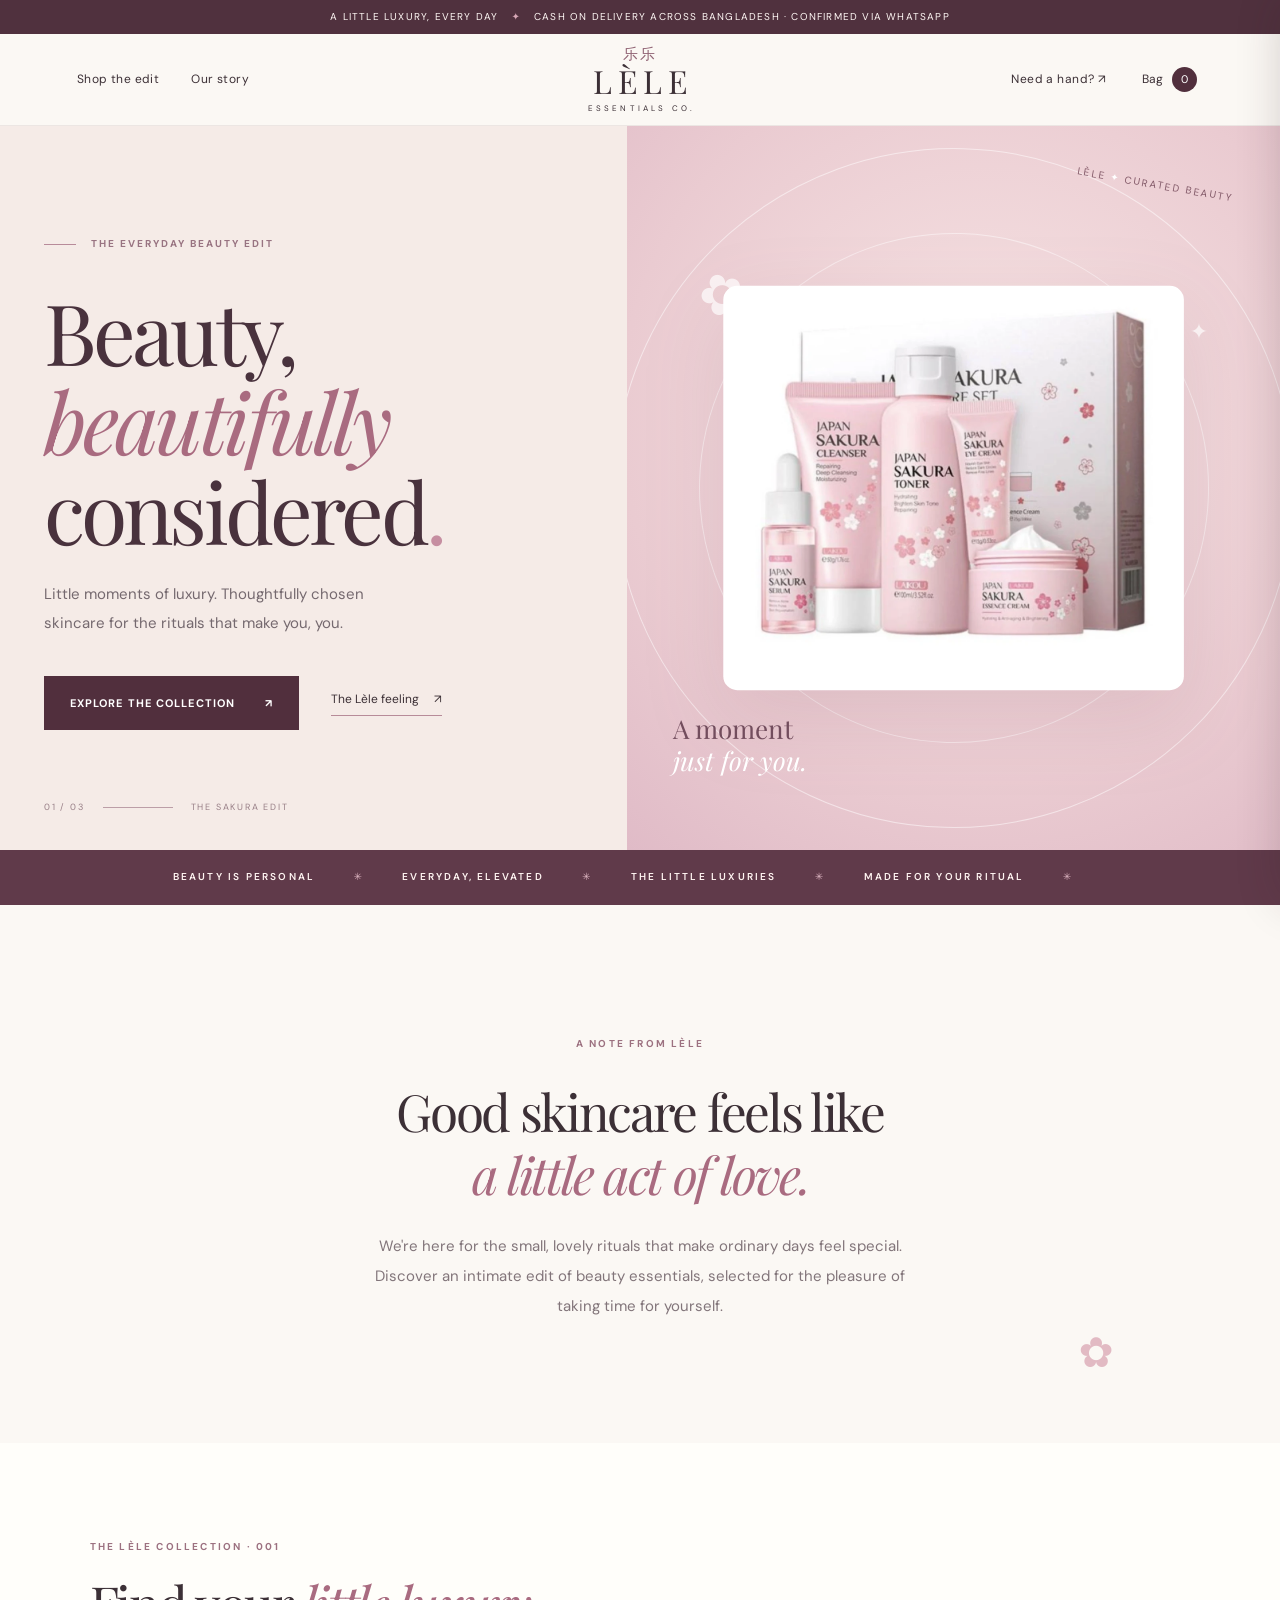
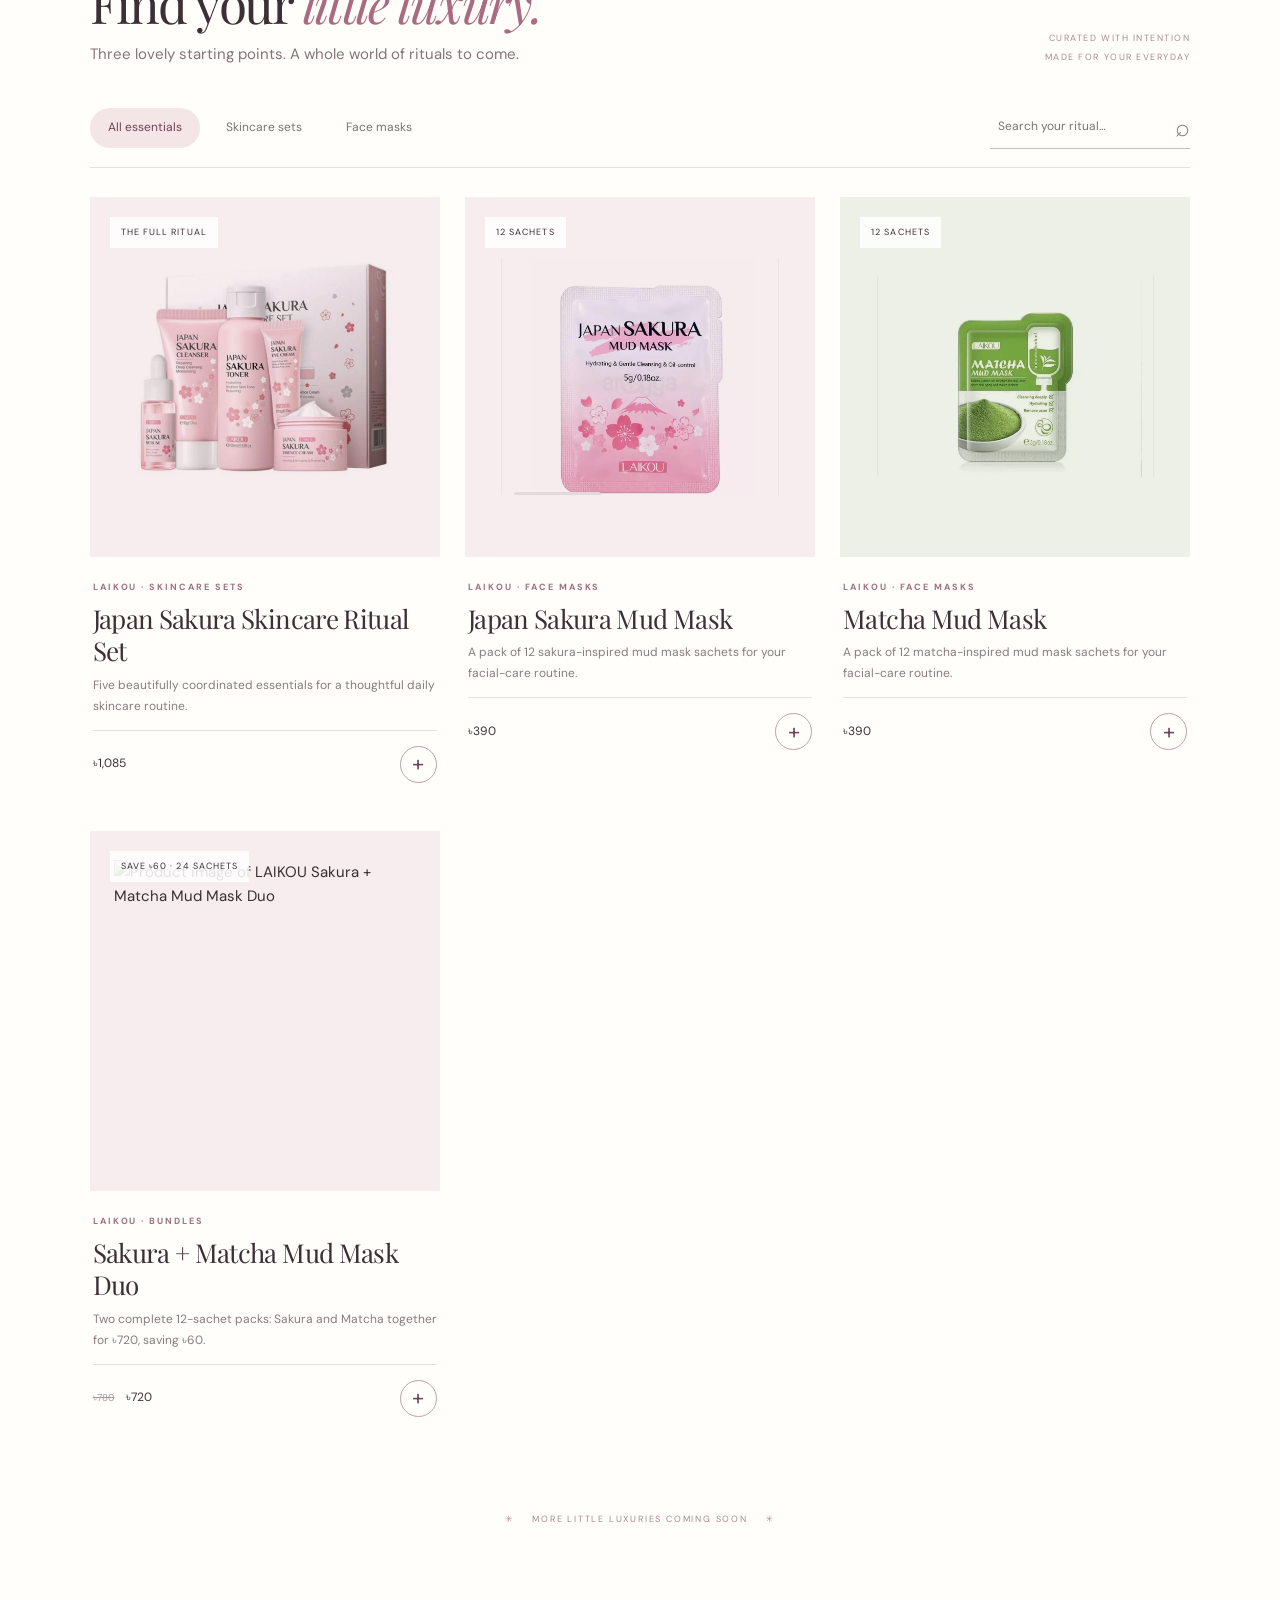
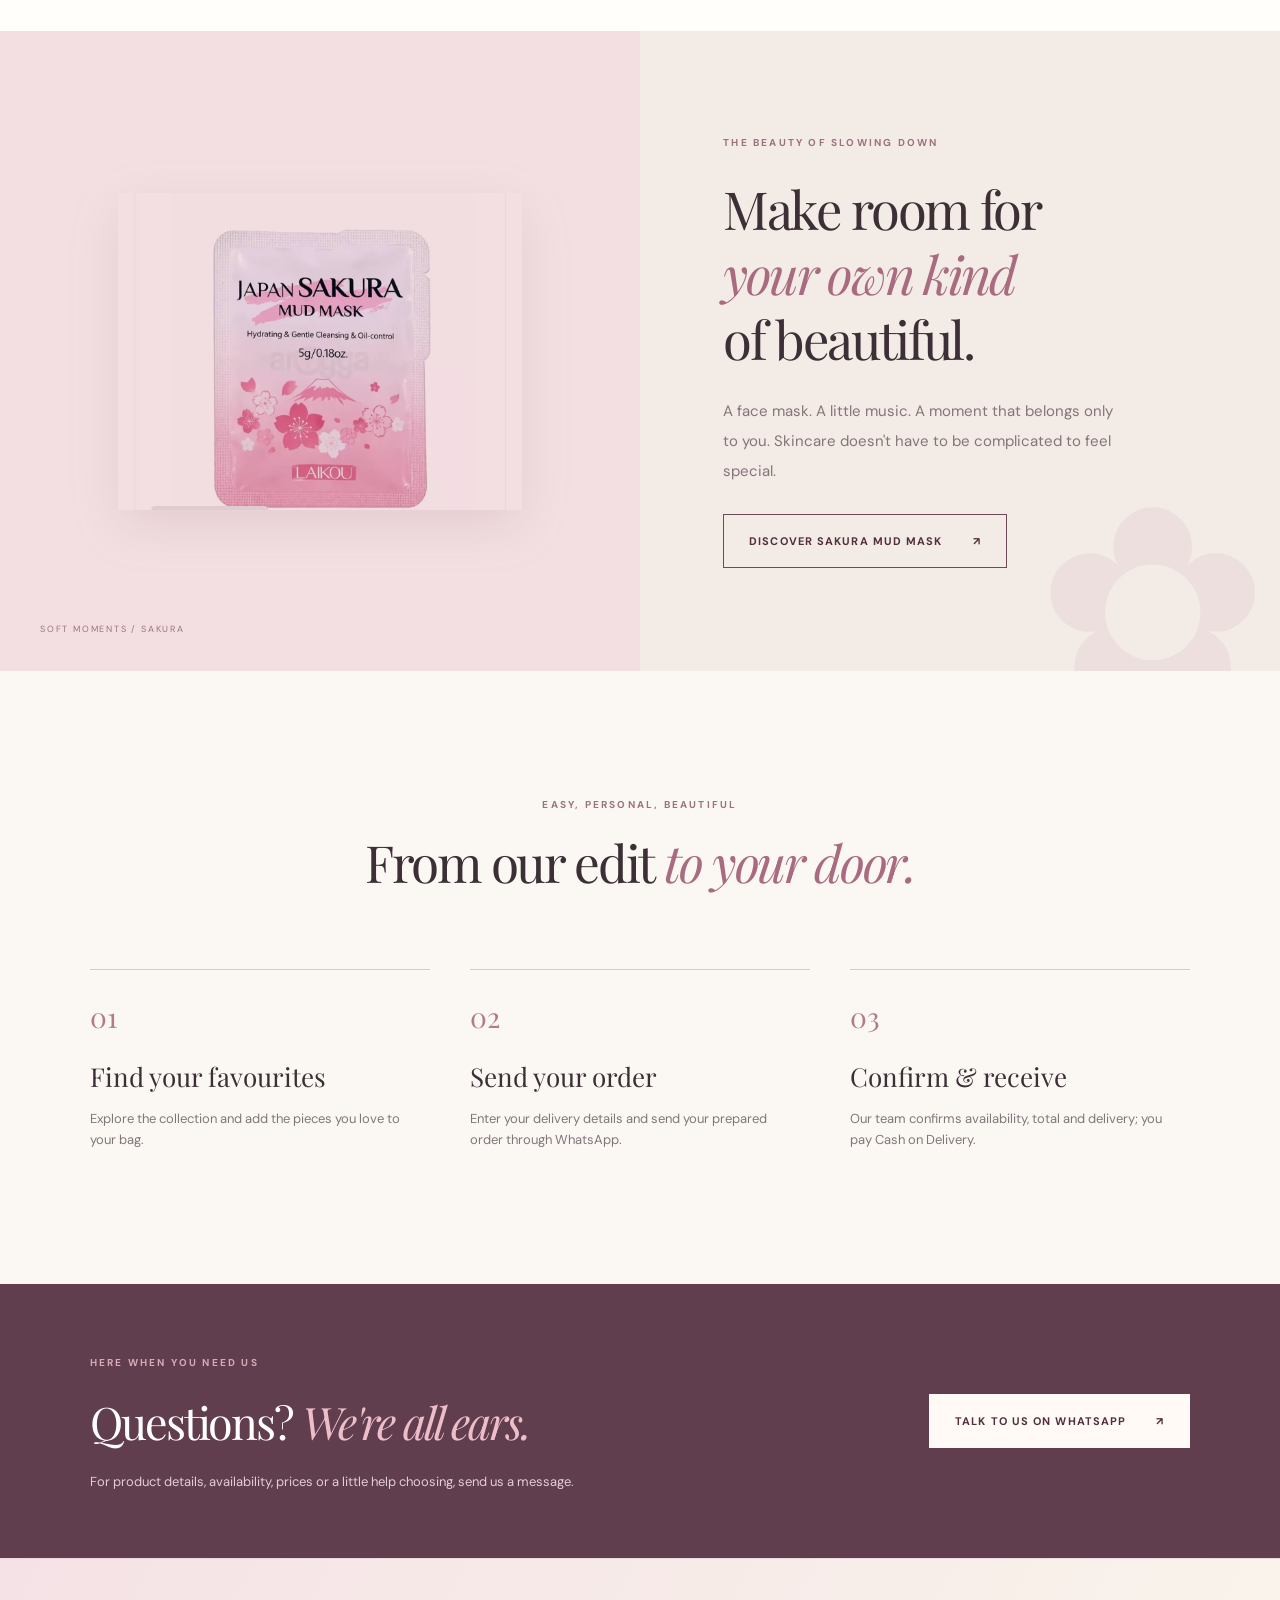
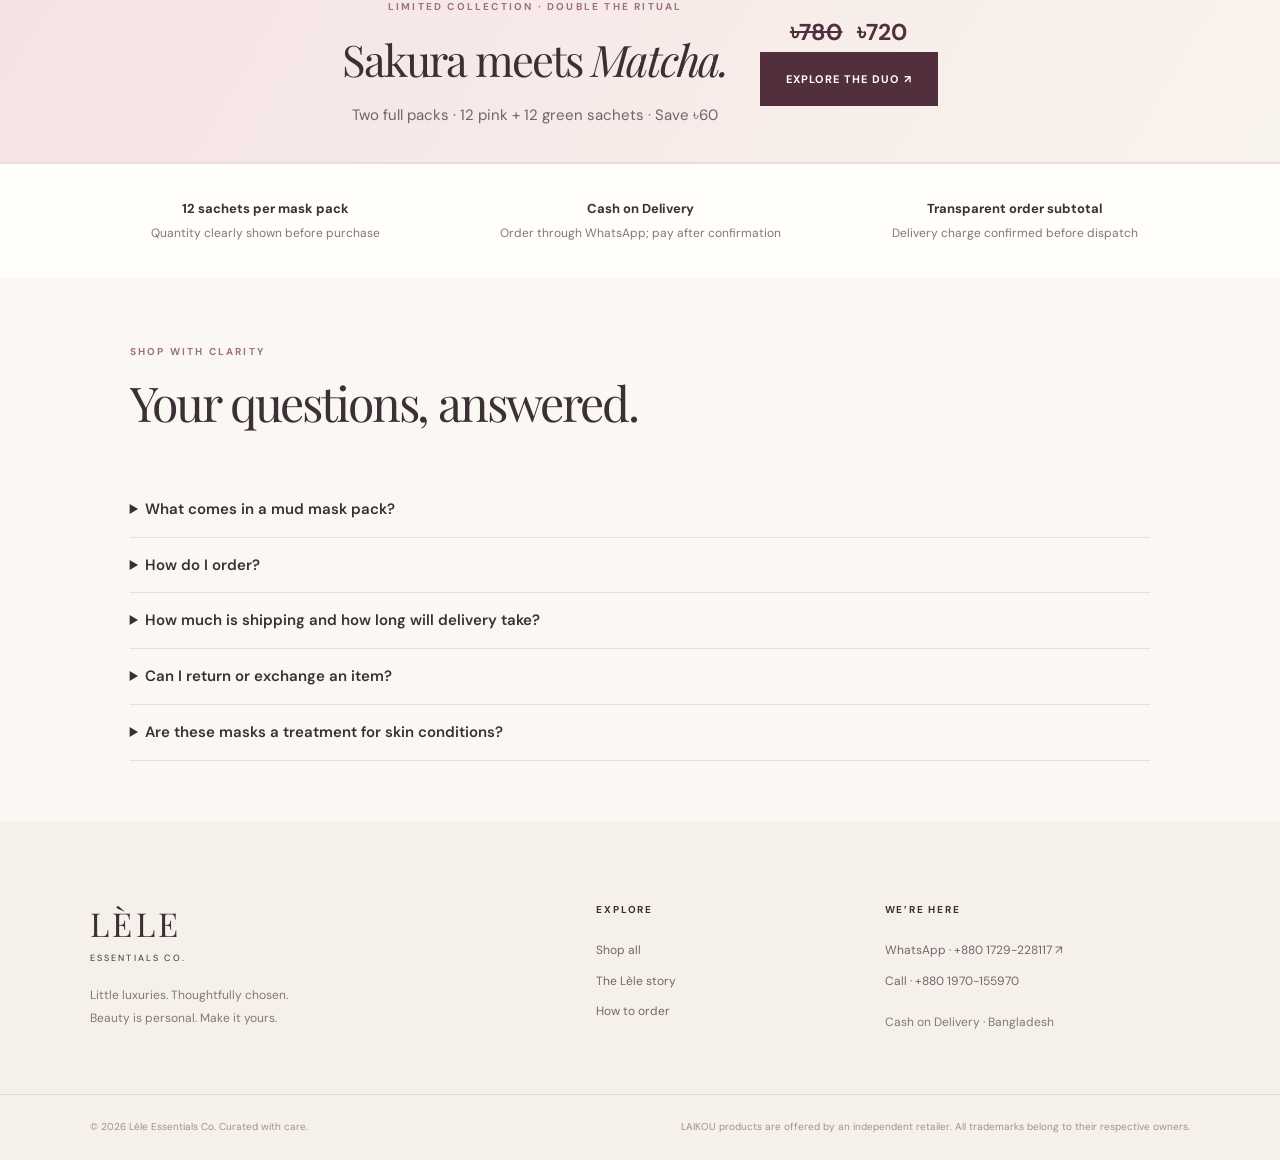
==== commit 489a5525: "Update print statement to say 'Goodbye World'" ====
--- a/index.html
+++ b/index.html
@@ -33,7 +33,15 @@
 .quick-action{width:100%;justify-content:space-between}
 @media(max-width:760px){.quick-panel{grid-template-columns:1fr;max-width:500px}.quick-art{min-height:310px;padding:35px}.quick-art img{max-height:270px}.quick-copy{padding:32px 26px}.quick-close{top:12px;right:12px}.quick-copy h2{font-size:38px}.product-detail-modal{padding:12px}}
 
-</style></head><body data-root="" data-page="home" ><div class="announcement">A little luxury, every day <span aria-hidden="true">✦</span> Cash on Delivery across Bangladesh · Confirmed via WhatsApp</div><header class="site-header"><div class="header-inner"><button class="menu-toggle icon-btn" aria-label="Toggle navigation" aria-expanded="false" data-menu-toggle>☰</button><nav class="desktop-nav" aria-label="Main navigation"><a href="index.html#collection">Shop the edit</a><a href="index.html#our-story">Our story</a></nav><a class="wordmark" href="index.html" aria-label="Lèle Essentials home"><span class="wordmark-cn">乐乐</span><span class="wordmark-name">LÈLE</span><span class="wordmark-sub">ESSENTIALS CO.</span></a><div class="header-right"><a class="contact-top" href="https://wa.me/8801729228117" target="_blank" rel="noopener noreferrer">Need a hand? ↗</a><button class="bag-trigger" data-open-cart aria-label="Open shopping bag"><span>Bag</span><span class="bag-counter" data-cart-count>0</span></button></div></div><nav id="mobile-nav" class="mobile-nav" aria-label="Mobile navigation" hidden><a href="index.html#collection">Shop the collection</a><a href="index.html#our-story">Our story</a><a href="index.html#contact">Contact us</a></nav></header><main id="main"><section class="hero" id="top"><div class="hero-copy"><div class="hero-kicker"><span class="line"></span> THE EVERYDAY BEAUTY EDIT</div><h1>Beauty,<br><em>beautifully</em><br>considered<span class="period">.</span></h1><p>Little moments of luxury. Thoughtfully chosen skincare for the rituals that make you, you.</p><div class="hero-actions"><a class="button button-dark" href="#collection">Explore the collection <span>↗</span></a><a class="text-link" href="#our-story">The Lèle feeling <span>↗</span></a></div><div class="hero-bottom"><span>01 / 03</span><span class="mini-rule"></span><span>THE SAKURA EDIT</span></div></div><div class="hero-art"><div class="hero-orbit orbit-one"></div><div class="hero-orbit orbit-two"></div><div class="hero-image-card"><img src="[data-uri]" alt="LAIKOU Japan Sakura five-piece skincare set with pink bottles and blossom artwork" fetchpriority="high" width="900" height="800"></div><div class="hero-art-label">A moment<br><em>just for you.</em></div><div class="hero-stamp">LÈLE <span>✦</span> CURATED BEAUTY</div><span class="petal petal-one">✿</span><span class="petal petal-two">✿</span><span class="petal petal-three">✦</span></div></section><div class="marquee" aria-label="Beauty, everyday elevated"><div>BEAUTY IS PERSONAL <span>✳</span> EVERYDAY, ELEVATED <span>✳</span> THE LITTLE LUXURIES <span>✳</span> MADE FOR YOUR RITUAL <span>✳</span></div></div><section class="intro section-wrap" id="our-story"><span class="eyebrow">A NOTE FROM LÈLE</span><h2>Good skincare feels like<br><em>a little act of love.</em></h2><p>We're here for the small, lovely rituals that make ordinary days feel special. Discover an intimate edit of beauty essentials, selected for the pleasure of taking time for yourself.</p><span class="small-flower">✿</span></section><section class="collection section-wrap" id="collection"><div class="section-heading"><div><span class="eyebrow">THE LÈLE COLLECTION · 001</span><h2>Find your <em>little luxury.</em></h2><p>Three lovely starting points. A whole world of rituals to come.</p></div><div class="section-aside">CURATED WITH INTENTION<br>MADE FOR YOUR EVERYDAY</div></div><div class="collection-tools"><div class="filters" id="filters" role="group" aria-label="Filter products"><button class="active" data-filter="All" aria-pressed="true">All essentials</button><button data-filter="Skincare Sets" aria-pressed="false">Skincare sets</button><button data-filter="Face Masks" aria-pressed="false">Face masks</button></div><label class="search-label"><span class="sr-only">Search products</span><input id="search-products" type="search" placeholder="Search your ritual…" aria-label="Search products"><span>⌕</span></label></div><div id="product-grid" class="product-grid"></div><div class="collection-end"><span>✳</span> MORE LITTLE LUXURIES COMING SOON <span>✳</span></div></section><section class="editorial"><div class="editorial-visual"><img src="[data-uri]" alt="LAIKOU Japan Sakura mud mask sachet in pink floral packaging" loading="lazy"><div class="editorial-visual-caption">SOFT MOMENTS / SAKURA</div></div><div class="editorial-copy"><span class="eyebrow">THE BEAUTY OF SLOWING DOWN</span><h2>Make room for<br><em>your own kind</em><br>of beautiful.</h2><p>A face mask. A little music. A moment that belongs only to you. Skincare doesn't have to be complicated to feel special.</p><a class="button button-outline" href="#collection" data-view="sakura-mask">Discover Sakura Mud Mask <span>↗</span></a><div class="editorial-deco">✿</div></div></section><section class="steps section-wrap" id="how-to-order"><div class="section-heading centered"><span class="eyebrow">EASY, PERSONAL, BEAUTIFUL</span><h2>From our edit <em>to your door.</em></h2></div><div class="step-grid"><article><span>01</span><h3>Find your favourites</h3><p>Explore the collection and add the pieces you love to your bag.</p></article><article><span>02</span><h3>Send your order</h3><p>Enter your delivery details and send your prepared order through WhatsApp.</p></article><article><span>03</span><h3>Confirm & receive</h3><p>Our team confirms availability, total and delivery; you pay Cash on Delivery.</p></article></div></section><section class="contact-band"><div><span class="eyebrow">HERE WHEN YOU NEED US</span><h2>Questions? <em>We're all ears.</em></h2><p>For product details, availability, prices or a little help choosing, send us a message.</p></div><a class="button button-light" href="https://wa.me/8801729228117?text=Hello%20L%C3%A8le%20Essentials%2C%20I%20have%20a%20question%20about%20your%20products." target="_blank" rel="noopener noreferrer">Talk to us on WhatsApp <span>↗</span></a></section></main><footer class="footer" id="contact"><div class="footer-top"><div><a class="footer-logo" href="index.html">LÈLE <span>ESSENTIALS CO.</span></a><p>Little luxuries. Thoughtfully chosen.<br>Beauty is personal. Make it yours.</p></div><div><h3>Explore</h3><a href="index.html#collection">Shop all</a><a href="index.html#our-story">The Lèle story</a><a href="index.html#how-to-order">How to order</a></div><div><h3>We’re here</h3><a href="https://wa.me/8801729228117" target="_blank" rel="noopener noreferrer">WhatsApp · +880 1729-228117 ↗</a><a href="tel:+8801970155970">Call · +880 1970-155970</a><p>Cash on Delivery · Bangladesh</p></div></div><div class="footer-bottom"><span>© 2026 Lèle Essentials Co. Curated with care.</span><span>LAIKOU products are offered by an independent retailer. All trademarks belong to their respective owners.</span></div></footer><section id="product-detail-modal" class="product-detail-modal" role="dialog" aria-modal="true" aria-labelledby="quick-title" hidden>
+
+/* FINAL STORE ENHANCEMENTS */
+.was-price{color:#a9979b;font-weight:400;text-decoration:line-through;font-size:.82em;margin-right:8px}
+.combo-banner{padding:34px 7%;background:linear-gradient(120deg,#f5e2e6,#f9f4eb);display:flex;justify-content:center;align-items:center;gap:32px;flex-wrap:wrap;text-align:center;border-top:1px solid #ead9df;border-bottom:1px solid #ead9df}
+.combo-banner h2{font-size:clamp(26px,3.4vw,46px);margin:7px 0}.combo-banner p{margin:0;color:#75616d}.combo-price{font-weight:700;color:#512f3d;font-size:23px}.combo-banner .button{white-space:nowrap}
+.trust-strip{padding:34px 7%;background:#fffefa;display:grid;grid-template-columns:repeat(3,minmax(0,1fr));gap:24px;text-align:center;border-top:1px solid #e9dfdd}.trust-strip article{display:flex;flex-direction:column;gap:5px}.trust-strip strong{font-size:13px}.trust-strip span{font-size:12px;color:#82757a}
+.store-policy{background:#fbf8f4;padding:60px 7%;max-width:1200px;margin:auto}.store-policy h2{font-size:clamp(30px,4vw,48px)}.store-policy details{border-bottom:1px solid #e9dfdd;padding:15px 0}.store-policy summary{cursor:pointer;font-weight:600}.store-policy p{margin:10px 0;color:#71676d;font-size:14px}.mini-price-note{font-size:12px;color:#87757c;margin-top:10px}
+@media(max-width:680px){.trust-strip{grid-template-columns:1fr;gap:16px}.combo-banner{padding:30px 6%}.combo-banner .button{width:100%;justify-content:center}}
+</style></head><body data-root="" data-page="home" ><div class="announcement">A little luxury, every day <span aria-hidden="true">✦</span> Cash on Delivery across Bangladesh · Confirmed via WhatsApp</div><header class="site-header"><div class="header-inner"><button class="menu-toggle icon-btn" aria-label="Toggle navigation" aria-expanded="false" data-menu-toggle>☰</button><nav class="desktop-nav" aria-label="Main navigation"><a href="index.html#collection">Shop the edit</a><a href="index.html#our-story">Our story</a></nav><a class="wordmark" href="index.html" aria-label="Lèle Essentials home"><span class="wordmark-cn">乐乐</span><span class="wordmark-name">LÈLE</span><span class="wordmark-sub">ESSENTIALS CO.</span></a><div class="header-right"><a class="contact-top" href="https://wa.me/8801729228117" target="_blank" rel="noopener noreferrer">Need a hand? ↗</a><button class="bag-trigger" data-open-cart aria-label="Open shopping bag"><span>Bag</span><span class="bag-counter" data-cart-count>0</span></button></div></div><nav id="mobile-nav" class="mobile-nav" aria-label="Mobile navigation" hidden><a href="index.html#collection">Shop the collection</a><a href="index.html#our-story">Our story</a><a href="index.html#contact">Contact us</a></nav></header><main id="main"><section class="hero" id="top"><div class="hero-copy"><div class="hero-kicker"><span class="line"></span> THE EVERYDAY BEAUTY EDIT</div><h1>Beauty,<br><em>beautifully</em><br>considered<span class="period">.</span></h1><p>Little moments of luxury. Thoughtfully chosen skincare for the rituals that make you, you.</p><div class="hero-actions"><a class="button button-dark" href="#collection">Explore the collection <span>↗</span></a><a class="text-link" href="#our-story">The Lèle feeling <span>↗</span></a></div><div class="hero-bottom"><span>01 / 03</span><span class="mini-rule"></span><span>THE SAKURA EDIT</span></div></div><div class="hero-art"><div class="hero-orbit orbit-one"></div><div class="hero-orbit orbit-two"></div><div class="hero-image-card"><img src="[data-uri]" alt="LAIKOU Japan Sakura five-piece skincare set with pink bottles and blossom artwork" fetchpriority="high" width="900" height="800"></div><div class="hero-art-label">A moment<br><em>just for you.</em></div><div class="hero-stamp">LÈLE <span>✦</span> CURATED BEAUTY</div><span class="petal petal-one">✿</span><span class="petal petal-two">✿</span><span class="petal petal-three">✦</span></div></section><div class="marquee" aria-label="Beauty, everyday elevated"><div>BEAUTY IS PERSONAL <span>✳</span> EVERYDAY, ELEVATED <span>✳</span> THE LITTLE LUXURIES <span>✳</span> MADE FOR YOUR RITUAL <span>✳</span></div></div><section class="intro section-wrap" id="our-story"><span class="eyebrow">A NOTE FROM LÈLE</span><h2>Good skincare feels like<br><em>a little act of love.</em></h2><p>We're here for the small, lovely rituals that make ordinary days feel special. Discover an intimate edit of beauty essentials, selected for the pleasure of taking time for yourself.</p><span class="small-flower">✿</span></section><section class="collection section-wrap" id="collection"><div class="section-heading"><div><span class="eyebrow">THE LÈLE COLLECTION · 001</span><h2>Find your <em>little luxury.</em></h2><p>Three lovely starting points. A whole world of rituals to come.</p></div><div class="section-aside">CURATED WITH INTENTION<br>MADE FOR YOUR EVERYDAY</div></div><div class="collection-tools"><div class="filters" id="filters" role="group" aria-label="Filter products"><button class="active" data-filter="All" aria-pressed="true">All essentials</button><button data-filter="Skincare Sets" aria-pressed="false">Skincare sets</button><button data-filter="Face Masks" aria-pressed="false">Face masks</button></div><label class="search-label"><span class="sr-only">Search products</span><input id="search-products" type="search" placeholder="Search your ritual…" aria-label="Search products"><span>⌕</span></label></div><div id="product-grid" class="product-grid"></div><div class="collection-end"><span>✳</span> MORE LITTLE LUXURIES COMING SOON <span>✳</span></div></section><section class="editorial"><div class="editorial-visual"><img src="[data-uri]" alt="LAIKOU Japan Sakura mud mask sachet in pink floral packaging" loading="lazy"><div class="editorial-visual-caption">SOFT MOMENTS / SAKURA</div></div><div class="editorial-copy"><span class="eyebrow">THE BEAUTY OF SLOWING DOWN</span><h2>Make room for<br><em>your own kind</em><br>of beautiful.</h2><p>A face mask. A little music. A moment that belongs only to you. Skincare doesn't have to be complicated to feel special.</p><a class="button button-outline" href="#collection" data-view="sakura-mask">Discover Sakura Mud Mask <span>↗</span></a><div class="editorial-deco">✿</div></div></section><section class="steps section-wrap" id="how-to-order"><div class="section-heading centered"><span class="eyebrow">EASY, PERSONAL, BEAUTIFUL</span><h2>From our edit <em>to your door.</em></h2></div><div class="step-grid"><article><span>01</span><h3>Find your favourites</h3><p>Explore the collection and add the pieces you love to your bag.</p></article><article><span>02</span><h3>Send your order</h3><p>Enter your delivery details and send your prepared order through WhatsApp.</p></article><article><span>03</span><h3>Confirm & receive</h3><p>Our team confirms availability, total and delivery; you pay Cash on Delivery.</p></article></div></section><section class="contact-band"><div><span class="eyebrow">HERE WHEN YOU NEED US</span><h2>Questions? <em>We're all ears.</em></h2><p>For product details, availability, prices or a little help choosing, send us a message.</p></div><a class="button button-light" href="https://wa.me/8801729228117?text=Hello%20L%C3%A8le%20Essentials%2C%20I%20have%20a%20question%20about%20your%20products." target="_blank" rel="noopener noreferrer">Talk to us on WhatsApp <span>↗</span></a></section></main><section class="combo-banner" aria-label="Sakura and Matcha combo offer"><div><span class="eyebrow">LIMITED COLLECTION · DOUBLE THE RITUAL</span><h2>Sakura meets <em>Matcha.</em></h2><p>Two full packs · 12 pink + 12 green sachets · Save ৳60</p></div><div><div class="combo-price"><del>৳780</del> &nbsp; ৳720</div><button class="button button-dark" type="button" data-view="mask-combo">Explore the duo ↗</button></div></section><section class="trust-strip" aria-label="Shopping information"><article><strong>12 sachets per mask pack</strong><span>Quantity clearly shown before purchase</span></article><article><strong>Cash on Delivery</strong><span>Order through WhatsApp; pay after confirmation</span></article><article><strong>Transparent order subtotal</strong><span>Delivery charge confirmed before dispatch</span></article></section><section class="store-policy" id="store-information"><span class="eyebrow">SHOP WITH CLARITY</span><h2>Your questions, answered.</h2><details><summary>What comes in a mud mask pack?</summary><p>Each Sakura or Matcha mask pack contains 12 individual sachets. The duo contains both complete packs — 24 sachets in total. The product visuals are illustrative montages of the supplied individual sachet photographs, not verified photos of sealed multipack packaging.</p></details><details><summary>How do I order?</summary><p>Add your items to the bag, enter your delivery details, and choose Continue to WhatsApp. Your order is not submitted until you send the prepared message. Our team confirms availability and delivery charge before dispatch.</p></details><details><summary>How much is shipping and how long will delivery take?</summary><p>Shipping charges and estimated delivery times depend on your location and courier service. We confirm both on WhatsApp before processing your order; they are not included in the displayed product subtotal.</p></details><details><summary>Can I return or exchange an item?</summary><p>Please contact us before ordering for the current return and exchange terms. When delivered, inspect the package and report any damage or incorrect items promptly with photos. Eligibility is confirmed by our team; do not return opened cosmetics without prior approval.</p></details><details><summary>Are these masks a treatment for skin conditions?</summary><p>No medical outcomes are promised. Check ingredients and usage instructions on the sachet; patch-test first and discontinue use if irritation occurs.</p></details></section><footer class="footer" id="contact"><div class="footer-top"><div><a class="footer-logo" href="index.html">LÈLE <span>ESSENTIALS CO.</span></a><p>Little luxuries. Thoughtfully chosen.<br>Beauty is personal. Make it yours.</p></div><div><h3>Explore</h3><a href="index.html#collection">Shop all</a><a href="index.html#our-story">The Lèle story</a><a href="index.html#how-to-order">How to order</a></div><div><h3>We’re here</h3><a href="https://wa.me/8801729228117" target="_blank" rel="noopener noreferrer">WhatsApp · +880 1729-228117 ↗</a><a href="tel:+8801970155970">Call · +880 1970-155970</a><p>Cash on Delivery · Bangladesh</p></div></div><div class="footer-bottom"><span>© 2026 Lèle Essentials Co. Curated with care.</span><span>LAIKOU products are offered by an independent retailer. All trademarks belong to their respective owners.</span></div></footer><section id="product-detail-modal" class="product-detail-modal" role="dialog" aria-modal="true" aria-labelledby="quick-title" hidden>
   <div class="quick-panel">
     <button type="button" class="quick-close" data-close-product aria-label="Close product details">×</button>
     <div class="quick-art" id="quick-art"><img id="quick-image" src="" width="560" height="560" alt=""><small>LÈLE ESSENTIALS · BEAUTY EDIT</small></div>
@@ -52,17 +60,18 @@
       </div>
     </div>
   </div>
-</section><div id="overlay" class="overlay" hidden></div><aside id="cart-drawer" class="cart-drawer" aria-label="Your shopping bag" aria-hidden="true"><div class="drawer-head"><div><span class="eyebrow">YOUR EDIT</span><h2>The little luxuries bag<span class="cart-flower">✿</span></h2></div><button id="cart-close" class="close-btn" data-close-cart aria-label="Close bag">×</button></div><div id="cart-items" class="bag-items"></div><div class="drawer-foot"><p id="bag-summary"></p><button id="checkout-open" class="button button-dark full" disabled>Continue to Cash on Delivery <span>↗</span></button><p class="tiny">Checkout opens a WhatsApp order message. You must press Send to submit.</p></div></aside><section id="checkout-modal" class="checkout-modal" aria-label="Cash on Delivery checkout" role="dialog" aria-modal="true" hidden><div class="checkout-panel"><button class="close-btn checkout-close" data-close-checkout aria-label="Close checkout">×</button><div class="checkout-intro"><span class="eyebrow">A BEAUTIFUL DELIVERY</span><h2>Just a few details,<br><em>and it's yours.</em></h2><p>Cash on Delivery only. Your order is sent through WhatsApp for personal confirmation.</p></div><div class="checkout-layout"><form id="order-form" class="order-form"><label>Full name <input id="customer-name" name="name" autocomplete="name" placeholder="Your full name" required maxlength="100"></label><div class="form-two"><label>Mobile number <input name="phone" autocomplete="tel" inputmode="tel" placeholder="017XXXXXXXX" required maxlength="20"></label><label>Email address <input name="email" type="email" autocomplete="email" placeholder="you@example.com" required maxlength="120"></label></div><div class="form-two"><label>Division <select name="division" required><option value="">Select division</option><option>Dhaka</option><option>Chattogram</option><option>Rajshahi</option><option>Khulna</option><option>Barishal</option><option>Sylhet</option><option>Rangpur</option><option>Mymensingh</option></select></label><label>District / city <input name="district" autocomplete="address-level2" placeholder="Your district" required maxlength="80"></label></div><label>Full delivery address <textarea name="address" autocomplete="street-address" rows="3" placeholder="House, road, area, upazila and landmarks" required maxlength="350"></textarea></label><label>Delivery notes (optional) <textarea name="notes" rows="2" placeholder="Anything our team should know?" maxlength="250"></textarea></label><div class="payment-pill"><span>◉</span><div><strong>Cash on Delivery</strong><small>Pay the delivery person after order confirmation.</small></div></div><button class="button button-dark full" type="submit">Continue to WhatsApp <span>↗</span></button><p id="checkout-status" class="checkout-status" role="status" aria-live="polite"></p><a id="whatsapp-fallback" class="fallback-link" target="_blank" rel="noopener noreferrer" hidden>WhatsApp didn't open? Tap here.</a><p class="tiny">Your details are used to prepare a WhatsApp message on your device. Nothing is submitted until you press Send in WhatsApp.</p></form><aside class="checkout-summary"><span class="eyebrow">YOUR SELECTION</span><div id="checkout-products"></div><div class="summary-note"><strong>Personal service, from start to finish.</strong><p>We'll confirm prices, delivery charge, availability and timing in WhatsApp before dispatch.</p></div></aside></div></div></section><div id="announce" class="sr-only" aria-live="polite"></div><script>
+</section><div id="overlay" class="overlay" hidden></div><aside id="cart-drawer" class="cart-drawer" aria-label="Your shopping bag" aria-hidden="true"><div class="drawer-head"><div><span class="eyebrow">YOUR EDIT</span><h2>The little luxuries bag<span class="cart-flower">✿</span></h2></div><button id="cart-close" class="close-btn" data-close-cart aria-label="Close bag">×</button></div><div id="cart-items" class="bag-items"></div><div class="drawer-foot"><p id="bag-summary"></p><button id="checkout-open" class="button button-dark full" disabled>Continue to Cash on Delivery <span>↗</span></button><p class="tiny">Checkout opens a WhatsApp order message. You must press Send to submit.</p></div></aside><section id="checkout-modal" class="checkout-modal" aria-label="Cash on Delivery checkout" role="dialog" aria-modal="true" hidden><div class="checkout-panel"><button class="close-btn checkout-close" data-close-checkout aria-label="Close checkout">×</button><div class="checkout-intro"><span class="eyebrow">A BEAUTIFUL DELIVERY</span><h2>Just a few details,<br><em>and it's yours.</em></h2><p>Cash on Delivery only. Delivery charge is additional and will be confirmed before dispatch. No order is submitted until you send the WhatsApp message.</p></div><div class="checkout-layout"><form id="order-form" class="order-form"><label>Full name <input id="customer-name" name="name" autocomplete="name" placeholder="Your full name" required maxlength="100"></label><div class="form-two"><label>Mobile number <input name="phone" autocomplete="tel" inputmode="tel" placeholder="017XXXXXXXX" required maxlength="20"></label><label>Email address (optional) <input name="email" type="email" autocomplete="email" placeholder="you@example.com" maxlength="120"></label></div><div class="form-two"><label>Division <select name="division" required><option value="">Select division</option><option>Dhaka</option><option>Chattogram</option><option>Rajshahi</option><option>Khulna</option><option>Barishal</option><option>Sylhet</option><option>Rangpur</option><option>Mymensingh</option></select></label><label>District / city <input name="district" autocomplete="address-level2" placeholder="Your district" required maxlength="80"></label></div><label>Full delivery address <textarea name="address" autocomplete="street-address" rows="3" placeholder="House, road, area, upazila and landmarks" required maxlength="350"></textarea></label><label>Delivery notes (optional) <textarea name="notes" rows="2" placeholder="Anything our team should know?" maxlength="250"></textarea></label><div class="payment-pill"><span>◉</span><div><strong>Cash on Delivery</strong><small>Pay the delivery person after order confirmation.</small></div></div><button class="button button-dark full" type="submit">Continue to WhatsApp <span>↗</span></button><p id="checkout-status" class="checkout-status" role="status" aria-live="polite"></p><a id="whatsapp-fallback" class="fallback-link" target="_blank" rel="noopener noreferrer" hidden>WhatsApp didn't open? Tap here.</a><p class="tiny">Your details are used to prepare a WhatsApp message on your device. Nothing is submitted until you press Send in WhatsApp.</p></form><aside class="checkout-summary"><span class="eyebrow">YOUR SELECTION</span><div id="checkout-products"></div><div class="summary-note"><strong>Personal service, from start to finish.</strong><p>We'll confirm prices, delivery charge, availability and timing in WhatsApp before dispatch.</p></div></aside></div></div></section><div id="announce" class="sr-only" aria-live="polite"></div><script>
 /* LÈLE ESSENTIALS — STORE CONFIGURATION
-   To set your actual selling prices, replace price: null with a number in BDT.
+   Prices are set in BDT in the PRODUCTS array below.
    To add a new product, add an object below, supply its image, and create a detail page.
    This static GitHub Pages site uses WhatsApp for customer-submitted COD orders.
 */
 const STORE = Object.freeze({name:'Lèle Essentials Co.', whatsapp:'8801729228117', phone2:'8801970155970', currency:'BDT'});
 const PRODUCTS = [
- {id:'sakura-set', slug:'sakura-set', name:'Japan Sakura Skincare Ritual Set', label:'THE COMPLETE RITUAL', brand:'LAIKOU', category:'Skincare Sets', size:'5-piece collection', image:'[data-uri]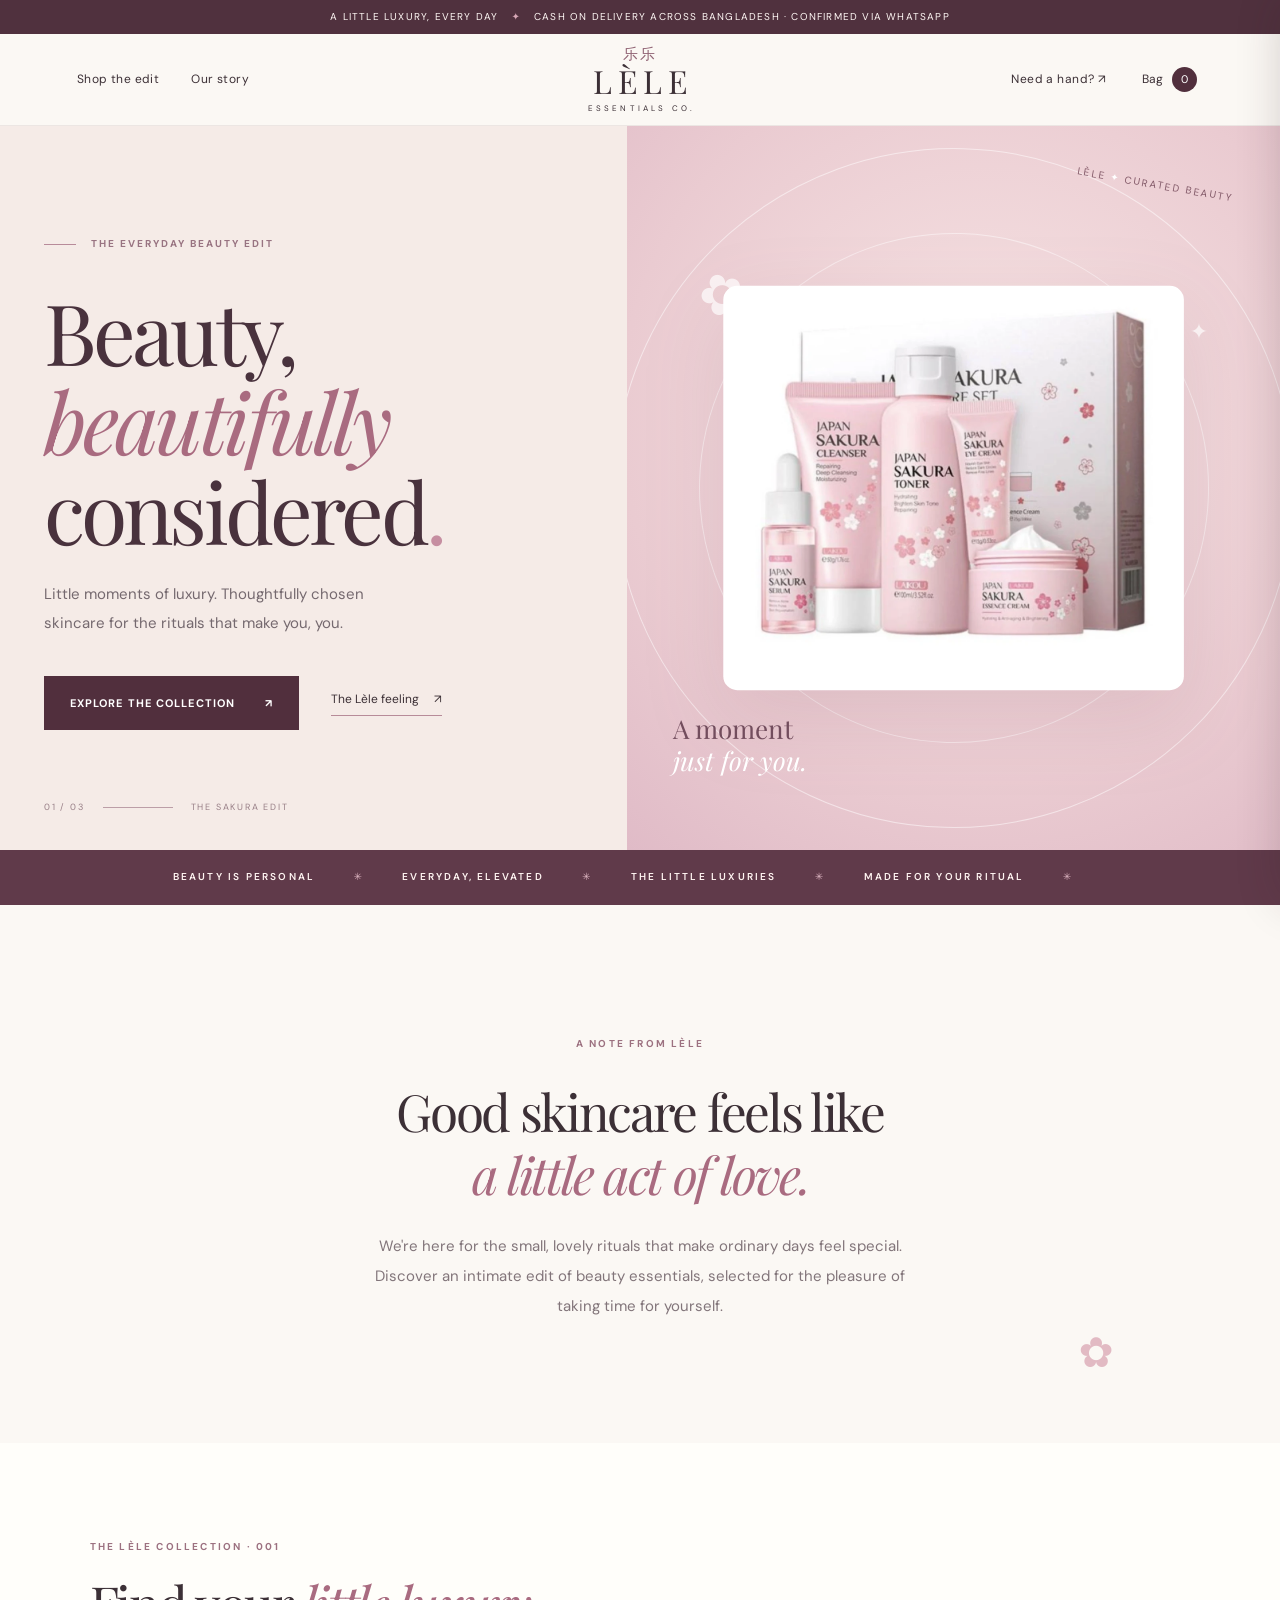
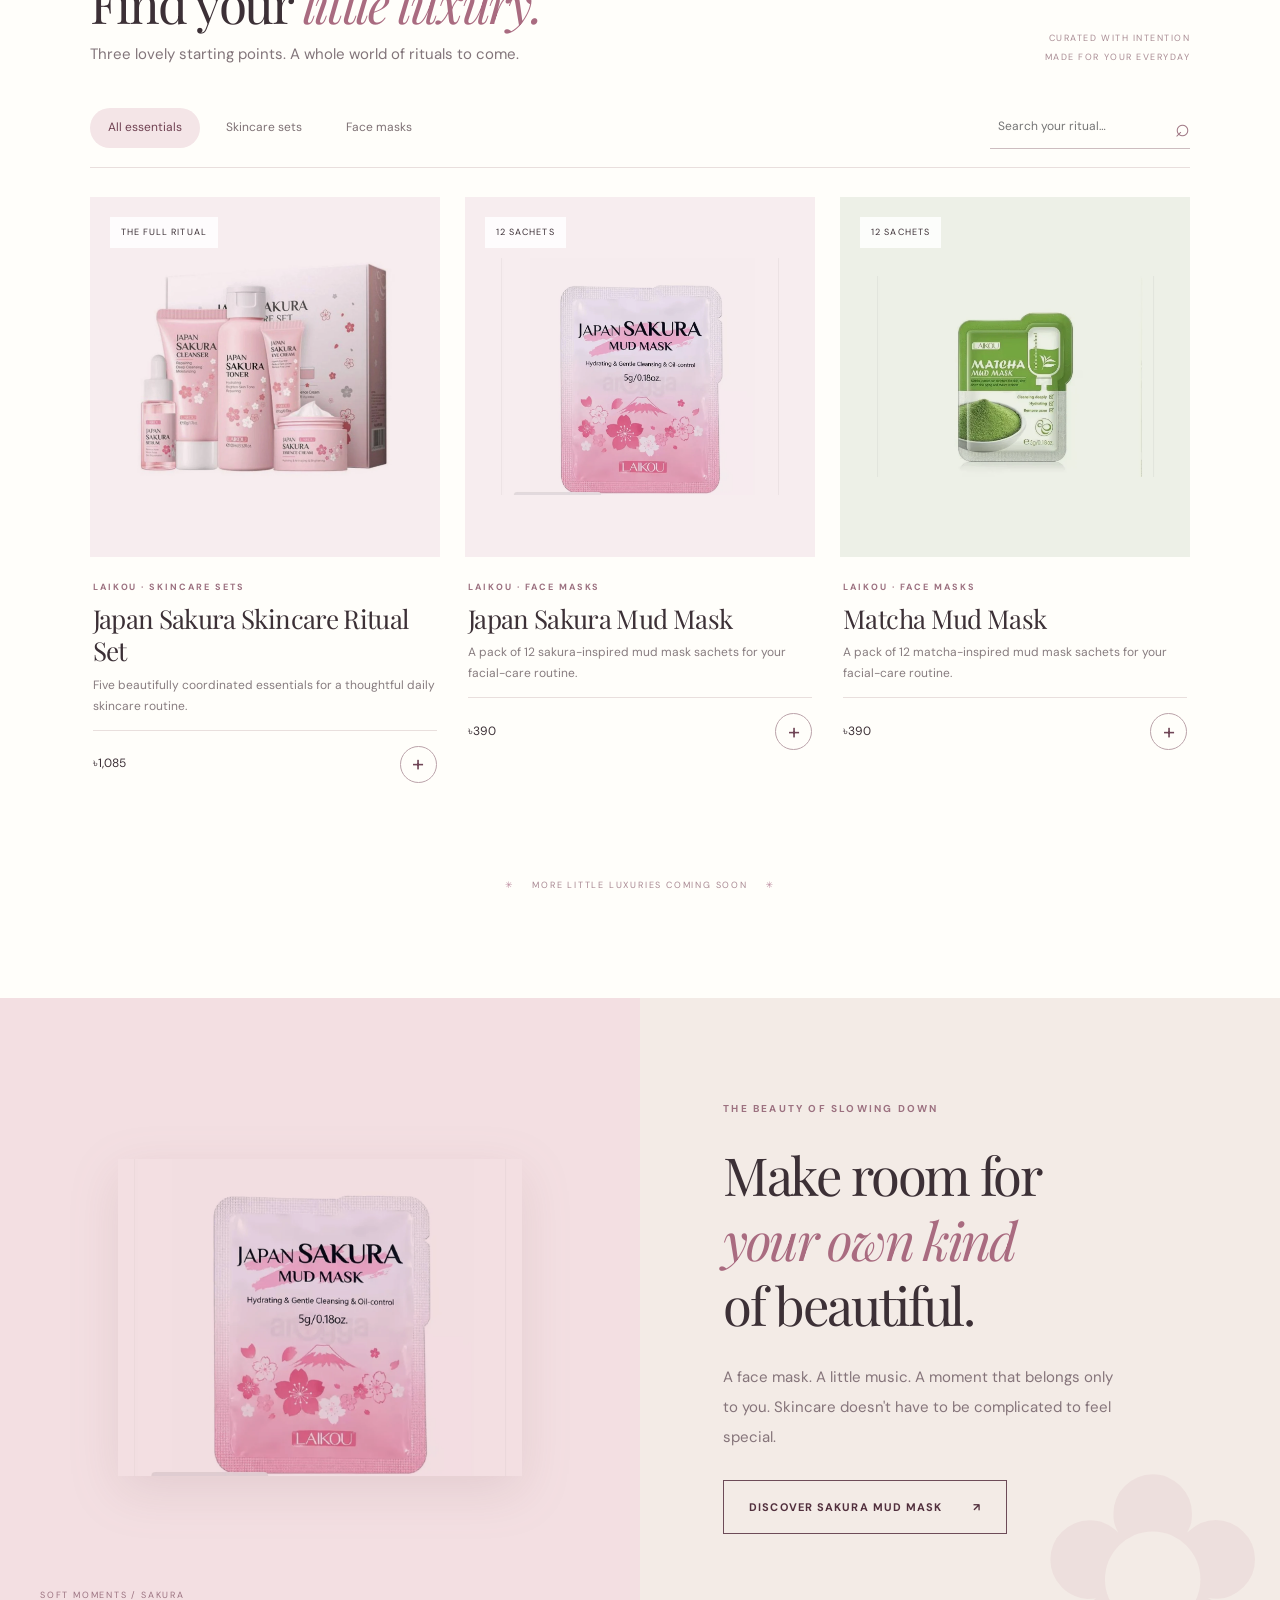
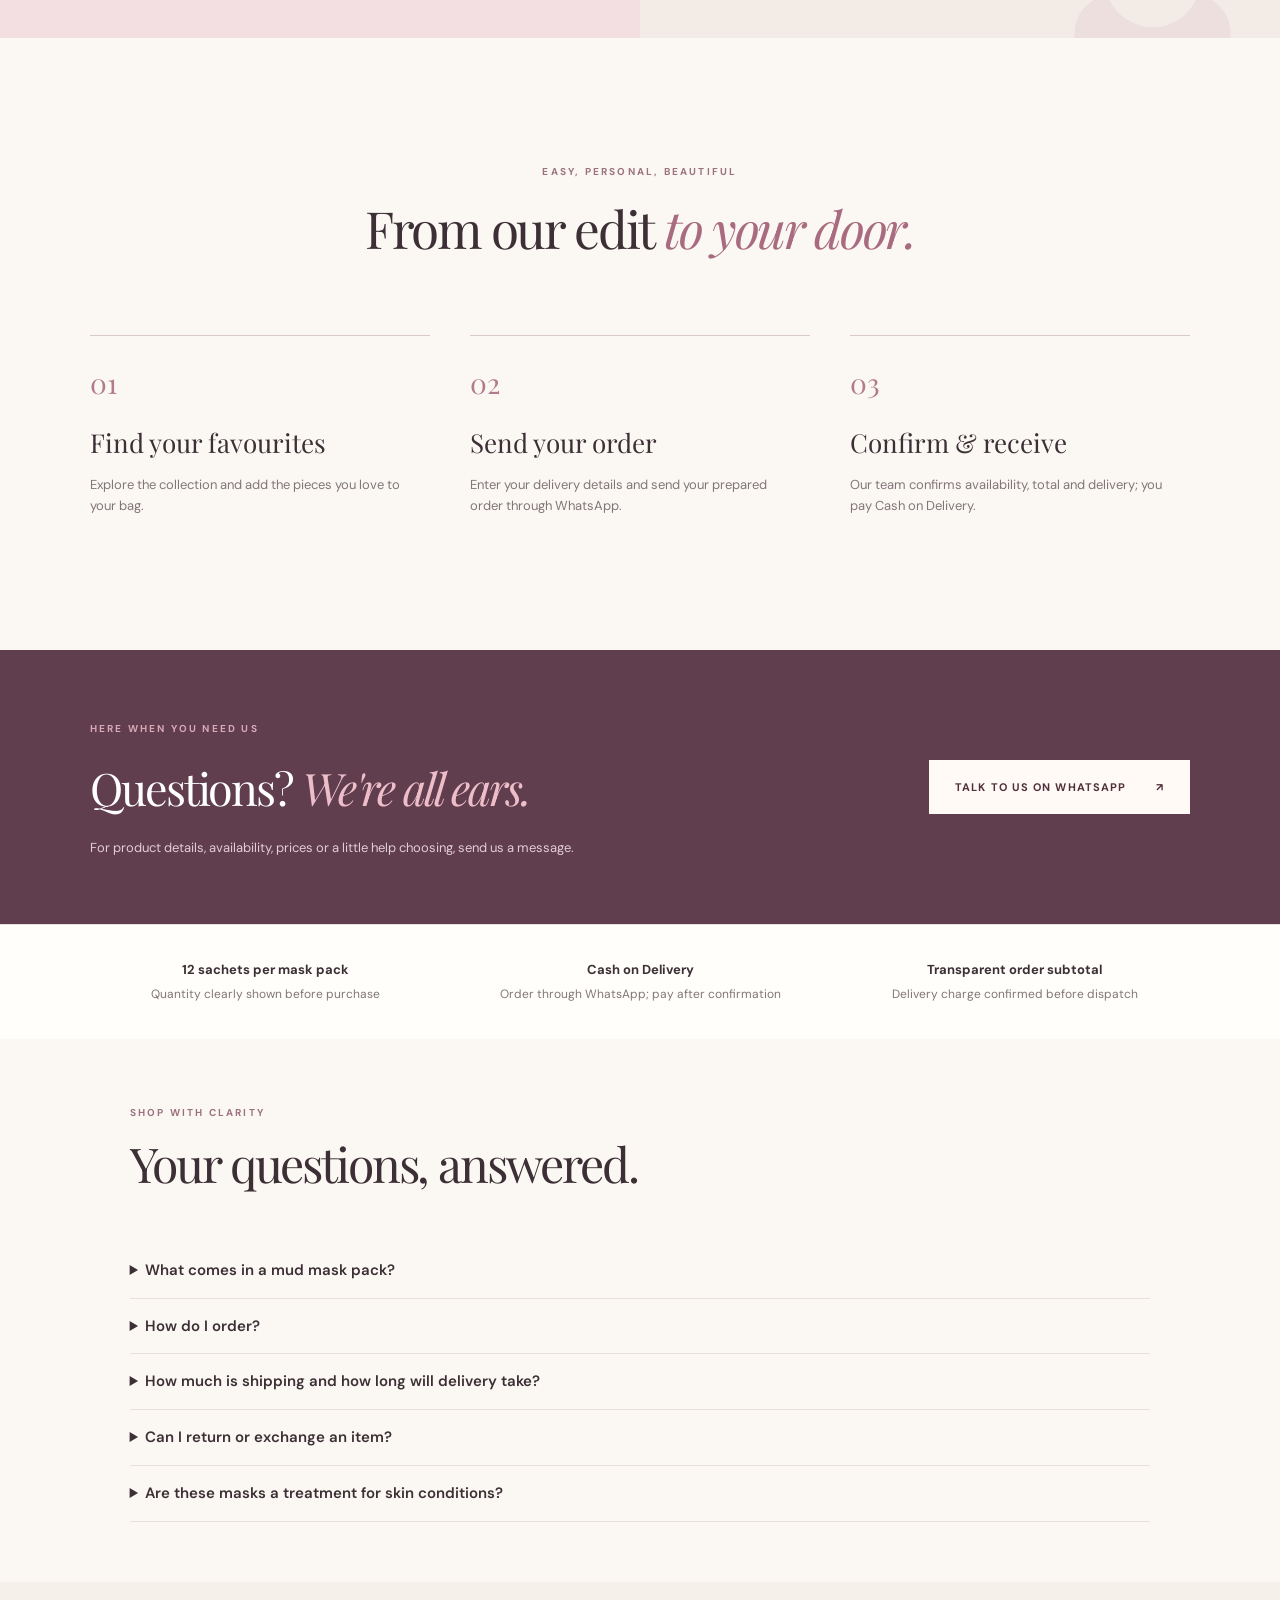
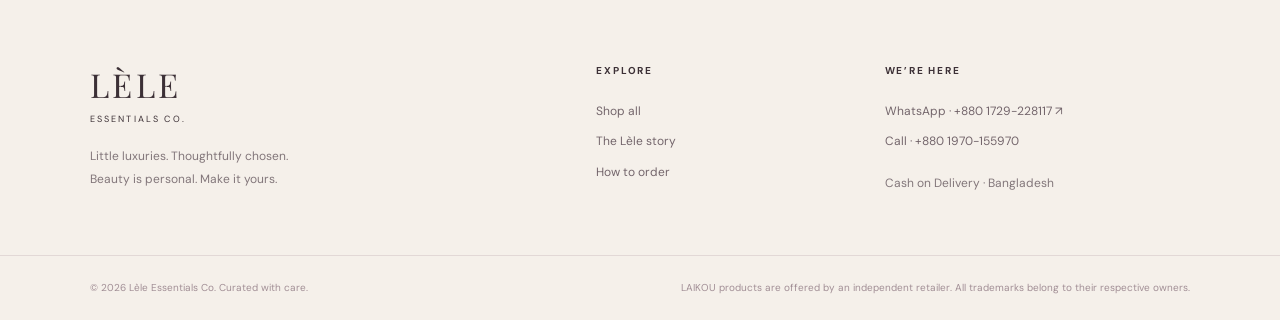
==== commit 3b6b4a3d: "Update print statement from 'Hello' to 'Goodbye'" ====
--- a/index.html
+++ b/index.html
@@ -40,8 +40,8 @@
 .combo-banner h2{font-size:clamp(26px,3.4vw,46px);margin:7px 0}.combo-banner p{margin:0;color:#75616d}.combo-price{font-weight:700;color:#512f3d;font-size:23px}.combo-banner .button{white-space:nowrap}
 .trust-strip{padding:34px 7%;background:#fffefa;display:grid;grid-template-columns:repeat(3,minmax(0,1fr));gap:24px;text-align:center;border-top:1px solid #e9dfdd}.trust-strip article{display:flex;flex-direction:column;gap:5px}.trust-strip strong{font-size:13px}.trust-strip span{font-size:12px;color:#82757a}
 .store-policy{background:#fbf8f4;padding:60px 7%;max-width:1200px;margin:auto}.store-policy h2{font-size:clamp(30px,4vw,48px)}.store-policy details{border-bottom:1px solid #e9dfdd;padding:15px 0}.store-policy summary{cursor:pointer;font-weight:600}.store-policy p{margin:10px 0;color:#71676d;font-size:14px}.mini-price-note{font-size:12px;color:#87757c;margin-top:10px}
-@media(max-width:680px){.trust-strip{grid-template-columns:1fr;gap:16px}.combo-banner{padding:30px 6%}.combo-banner .button{width:100%;justify-content:center}}
-</style></head><body data-root="" data-page="home" ><div class="announcement">A little luxury, every day <span aria-hidden="true">✦</span> Cash on Delivery across Bangladesh · Confirmed via WhatsApp</div><header class="site-header"><div class="header-inner"><button class="menu-toggle icon-btn" aria-label="Toggle navigation" aria-expanded="false" data-menu-toggle>☰</button><nav class="desktop-nav" aria-label="Main navigation"><a href="index.html#collection">Shop the edit</a><a href="index.html#our-story">Our story</a></nav><a class="wordmark" href="index.html" aria-label="Lèle Essentials home"><span class="wordmark-cn">乐乐</span><span class="wordmark-name">LÈLE</span><span class="wordmark-sub">ESSENTIALS CO.</span></a><div class="header-right"><a class="contact-top" href="https://wa.me/8801729228117" target="_blank" rel="noopener noreferrer">Need a hand? ↗</a><button class="bag-trigger" data-open-cart aria-label="Open shopping bag"><span>Bag</span><span class="bag-counter" data-cart-count>0</span></button></div></div><nav id="mobile-nav" class="mobile-nav" aria-label="Mobile navigation" hidden><a href="index.html#collection">Shop the collection</a><a href="index.html#our-story">Our story</a><a href="index.html#contact">Contact us</a></nav></header><main id="main"><section class="hero" id="top"><div class="hero-copy"><div class="hero-kicker"><span class="line"></span> THE EVERYDAY BEAUTY EDIT</div><h1>Beauty,<br><em>beautifully</em><br>considered<span class="period">.</span></h1><p>Little moments of luxury. Thoughtfully chosen skincare for the rituals that make you, you.</p><div class="hero-actions"><a class="button button-dark" href="#collection">Explore the collection <span>↗</span></a><a class="text-link" href="#our-story">The Lèle feeling <span>↗</span></a></div><div class="hero-bottom"><span>01 / 03</span><span class="mini-rule"></span><span>THE SAKURA EDIT</span></div></div><div class="hero-art"><div class="hero-orbit orbit-one"></div><div class="hero-orbit orbit-two"></div><div class="hero-image-card"><img src="[data-uri]" alt="LAIKOU Japan Sakura five-piece skincare set with pink bottles and blossom artwork" fetchpriority="high" width="900" height="800"></div><div class="hero-art-label">A moment<br><em>just for you.</em></div><div class="hero-stamp">LÈLE <span>✦</span> CURATED BEAUTY</div><span class="petal petal-one">✿</span><span class="petal petal-two">✿</span><span class="petal petal-three">✦</span></div></section><div class="marquee" aria-label="Beauty, everyday elevated"><div>BEAUTY IS PERSONAL <span>✳</span> EVERYDAY, ELEVATED <span>✳</span> THE LITTLE LUXURIES <span>✳</span> MADE FOR YOUR RITUAL <span>✳</span></div></div><section class="intro section-wrap" id="our-story"><span class="eyebrow">A NOTE FROM LÈLE</span><h2>Good skincare feels like<br><em>a little act of love.</em></h2><p>We're here for the small, lovely rituals that make ordinary days feel special. Discover an intimate edit of beauty essentials, selected for the pleasure of taking time for yourself.</p><span class="small-flower">✿</span></section><section class="collection section-wrap" id="collection"><div class="section-heading"><div><span class="eyebrow">THE LÈLE COLLECTION · 001</span><h2>Find your <em>little luxury.</em></h2><p>Three lovely starting points. A whole world of rituals to come.</p></div><div class="section-aside">CURATED WITH INTENTION<br>MADE FOR YOUR EVERYDAY</div></div><div class="collection-tools"><div class="filters" id="filters" role="group" aria-label="Filter products"><button class="active" data-filter="All" aria-pressed="true">All essentials</button><button data-filter="Skincare Sets" aria-pressed="false">Skincare sets</button><button data-filter="Face Masks" aria-pressed="false">Face masks</button></div><label class="search-label"><span class="sr-only">Search products</span><input id="search-products" type="search" placeholder="Search your ritual…" aria-label="Search products"><span>⌕</span></label></div><div id="product-grid" class="product-grid"></div><div class="collection-end"><span>✳</span> MORE LITTLE LUXURIES COMING SOON <span>✳</span></div></section><section class="editorial"><div class="editorial-visual"><img src="[data-uri]" alt="LAIKOU Japan Sakura mud mask sachet in pink floral packaging" loading="lazy"><div class="editorial-visual-caption">SOFT MOMENTS / SAKURA</div></div><div class="editorial-copy"><span class="eyebrow">THE BEAUTY OF SLOWING DOWN</span><h2>Make room for<br><em>your own kind</em><br>of beautiful.</h2><p>A face mask. A little music. A moment that belongs only to you. Skincare doesn't have to be complicated to feel special.</p><a class="button button-outline" href="#collection" data-view="sakura-mask">Discover Sakura Mud Mask <span>↗</span></a><div class="editorial-deco">✿</div></div></section><section class="steps section-wrap" id="how-to-order"><div class="section-heading centered"><span class="eyebrow">EASY, PERSONAL, BEAUTIFUL</span><h2>From our edit <em>to your door.</em></h2></div><div class="step-grid"><article><span>01</span><h3>Find your favourites</h3><p>Explore the collection and add the pieces you love to your bag.</p></article><article><span>02</span><h3>Send your order</h3><p>Enter your delivery details and send your prepared order through WhatsApp.</p></article><article><span>03</span><h3>Confirm & receive</h3><p>Our team confirms availability, total and delivery; you pay Cash on Delivery.</p></article></div></section><section class="contact-band"><div><span class="eyebrow">HERE WHEN YOU NEED US</span><h2>Questions? <em>We're all ears.</em></h2><p>For product details, availability, prices or a little help choosing, send us a message.</p></div><a class="button button-light" href="https://wa.me/8801729228117?text=Hello%20L%C3%A8le%20Essentials%2C%20I%20have%20a%20question%20about%20your%20products." target="_blank" rel="noopener noreferrer">Talk to us on WhatsApp <span>↗</span></a></section></main><section class="combo-banner" aria-label="Sakura and Matcha combo offer"><div><span class="eyebrow">LIMITED COLLECTION · DOUBLE THE RITUAL</span><h2>Sakura meets <em>Matcha.</em></h2><p>Two full packs · 12 pink + 12 green sachets · Save ৳60</p></div><div><div class="combo-price"><del>৳780</del> &nbsp; ৳720</div><button class="button button-dark" type="button" data-view="mask-combo">Explore the duo ↗</button></div></section><section class="trust-strip" aria-label="Shopping information"><article><strong>12 sachets per mask pack</strong><span>Quantity clearly shown before purchase</span></article><article><strong>Cash on Delivery</strong><span>Order through WhatsApp; pay after confirmation</span></article><article><strong>Transparent order subtotal</strong><span>Delivery charge confirmed before dispatch</span></article></section><section class="store-policy" id="store-information"><span class="eyebrow">SHOP WITH CLARITY</span><h2>Your questions, answered.</h2><details><summary>What comes in a mud mask pack?</summary><p>Each Sakura or Matcha mask pack contains 12 individual sachets. The duo contains both complete packs — 24 sachets in total. The product visuals are illustrative montages of the supplied individual sachet photographs, not verified photos of sealed multipack packaging.</p></details><details><summary>How do I order?</summary><p>Add your items to the bag, enter your delivery details, and choose Continue to WhatsApp. Your order is not submitted until you send the prepared message. Our team confirms availability and delivery charge before dispatch.</p></details><details><summary>How much is shipping and how long will delivery take?</summary><p>Shipping charges and estimated delivery times depend on your location and courier service. We confirm both on WhatsApp before processing your order; they are not included in the displayed product subtotal.</p></details><details><summary>Can I return or exchange an item?</summary><p>Please contact us before ordering for the current return and exchange terms. When delivered, inspect the package and report any damage or incorrect items promptly with photos. Eligibility is confirmed by our team; do not return opened cosmetics without prior approval.</p></details><details><summary>Are these masks a treatment for skin conditions?</summary><p>No medical outcomes are promised. Check ingredients and usage instructions on the sachet; patch-test first and discontinue use if irritation occurs.</p></details></section><footer class="footer" id="contact"><div class="footer-top"><div><a class="footer-logo" href="index.html">LÈLE <span>ESSENTIALS CO.</span></a><p>Little luxuries. Thoughtfully chosen.<br>Beauty is personal. Make it yours.</p></div><div><h3>Explore</h3><a href="index.html#collection">Shop all</a><a href="index.html#our-story">The Lèle story</a><a href="index.html#how-to-order">How to order</a></div><div><h3>We’re here</h3><a href="https://wa.me/8801729228117" target="_blank" rel="noopener noreferrer">WhatsApp · +880 1729-228117 ↗</a><a href="tel:+8801970155970">Call · +880 1970-155970</a><p>Cash on Delivery · Bangladesh</p></div></div><div class="footer-bottom"><span>© 2026 Lèle Essentials Co. Curated with care.</span><span>LAIKOU products are offered by an independent retailer. All trademarks belong to their respective owners.</span></div></footer><section id="product-detail-modal" class="product-detail-modal" role="dialog" aria-modal="true" aria-labelledby="quick-title" hidden>
+@media(max-width:680px){.trust-strip{grid-template-columns:1fr;gap:16px}}
+</style></head><body data-root="" data-page="home" ><div class="announcement">A little luxury, every day <span aria-hidden="true">✦</span> Cash on Delivery across Bangladesh · Confirmed via WhatsApp</div><header class="site-header"><div class="header-inner"><button class="menu-toggle icon-btn" aria-label="Toggle navigation" aria-expanded="false" data-menu-toggle>☰</button><nav class="desktop-nav" aria-label="Main navigation"><a href="index.html#collection">Shop the edit</a><a href="index.html#our-story">Our story</a></nav><a class="wordmark" href="index.html" aria-label="Lèle Essentials home"><span class="wordmark-cn">乐乐</span><span class="wordmark-name">LÈLE</span><span class="wordmark-sub">ESSENTIALS CO.</span></a><div class="header-right"><a class="contact-top" href="https://wa.me/8801729228117" target="_blank" rel="noopener noreferrer">Need a hand? ↗</a><button class="bag-trigger" data-open-cart aria-label="Open shopping bag"><span>Bag</span><span class="bag-counter" data-cart-count>0</span></button></div></div><nav id="mobile-nav" class="mobile-nav" aria-label="Mobile navigation" hidden><a href="index.html#collection">Shop the collection</a><a href="index.html#our-story">Our story</a><a href="index.html#contact">Contact us</a></nav></header><main id="main"><section class="hero" id="top"><div class="hero-copy"><div class="hero-kicker"><span class="line"></span> THE EVERYDAY BEAUTY EDIT</div><h1>Beauty,<br><em>beautifully</em><br>considered<span class="period">.</span></h1><p>Little moments of luxury. Thoughtfully chosen skincare for the rituals that make you, you.</p><div class="hero-actions"><a class="button button-dark" href="#collection">Explore the collection <span>↗</span></a><a class="text-link" href="#our-story">The Lèle feeling <span>↗</span></a></div><div class="hero-bottom"><span>01 / 03</span><span class="mini-rule"></span><span>THE SAKURA EDIT</span></div></div><div class="hero-art"><div class="hero-orbit orbit-one"></div><div class="hero-orbit orbit-two"></div><div class="hero-image-card"><img src="[data-uri]" alt="LAIKOU Japan Sakura five-piece skincare set with pink bottles and blossom artwork" fetchpriority="high" width="900" height="800"></div><div class="hero-art-label">A moment<br><em>just for you.</em></div><div class="hero-stamp">LÈLE <span>✦</span> CURATED BEAUTY</div><span class="petal petal-one">✿</span><span class="petal petal-two">✿</span><span class="petal petal-three">✦</span></div></section><div class="marquee" aria-label="Beauty, everyday elevated"><div>BEAUTY IS PERSONAL <span>✳</span> EVERYDAY, ELEVATED <span>✳</span> THE LITTLE LUXURIES <span>✳</span> MADE FOR YOUR RITUAL <span>✳</span></div></div><section class="intro section-wrap" id="our-story"><span class="eyebrow">A NOTE FROM LÈLE</span><h2>Good skincare feels like<br><em>a little act of love.</em></h2><p>We're here for the small, lovely rituals that make ordinary days feel special. Discover an intimate edit of beauty essentials, selected for the pleasure of taking time for yourself.</p><span class="small-flower">✿</span></section><section class="collection section-wrap" id="collection"><div class="section-heading"><div><span class="eyebrow">THE LÈLE COLLECTION · 001</span><h2>Find your <em>little luxury.</em></h2><p>Three lovely starting points. A whole world of rituals to come.</p></div><div class="section-aside">CURATED WITH INTENTION<br>MADE FOR YOUR EVERYDAY</div></div><div class="collection-tools"><div class="filters" id="filters" role="group" aria-label="Filter products"><button class="active" data-filter="All" aria-pressed="true">All essentials</button><button data-filter="Skincare Sets" aria-pressed="false">Skincare sets</button><button data-filter="Face Masks" aria-pressed="false">Face masks</button></div><label class="search-label"><span class="sr-only">Search products</span><input id="search-products" type="search" placeholder="Search your ritual…" aria-label="Search products"><span>⌕</span></label></div><div id="product-grid" class="product-grid"></div><div class="collection-end"><span>✳</span> MORE LITTLE LUXURIES COMING SOON <span>✳</span></div></section><section class="editorial"><div class="editorial-visual"><img src="[data-uri]" alt="LAIKOU Japan Sakura mud mask sachet in pink floral packaging" loading="lazy"><div class="editorial-visual-caption">SOFT MOMENTS / SAKURA</div></div><div class="editorial-copy"><span class="eyebrow">THE BEAUTY OF SLOWING DOWN</span><h2>Make room for<br><em>your own kind</em><br>of beautiful.</h2><p>A face mask. A little music. A moment that belongs only to you. Skincare doesn't have to be complicated to feel special.</p><a class="button button-outline" href="#collection" data-view="sakura-mask">Discover Sakura Mud Mask <span>↗</span></a><div class="editorial-deco">✿</div></div></section><section class="steps section-wrap" id="how-to-order"><div class="section-heading centered"><span class="eyebrow">EASY, PERSONAL, BEAUTIFUL</span><h2>From our edit <em>to your door.</em></h2></div><div class="step-grid"><article><span>01</span><h3>Find your favourites</h3><p>Explore the collection and add the pieces you love to your bag.</p></article><article><span>02</span><h3>Send your order</h3><p>Enter your delivery details and send your prepared order through WhatsApp.</p></article><article><span>03</span><h3>Confirm & receive</h3><p>Our team confirms availability, total and delivery; you pay Cash on Delivery.</p></article></div></section><section class="contact-band"><div><span class="eyebrow">HERE WHEN YOU NEED US</span><h2>Questions? <em>We're all ears.</em></h2><p>For product details, availability, prices or a little help choosing, send us a message.</p></div><a class="button button-light" href="https://wa.me/8801729228117?text=Hello%20L%C3%A8le%20Essentials%2C%20I%20have%20a%20question%20about%20your%20products." target="_blank" rel="noopener noreferrer">Talk to us on WhatsApp <span>↗</span></a></section></main><section class="trust-strip" aria-label="Shopping information"><article><strong>12 sachets per mask pack</strong><span>Quantity clearly shown before purchase</span></article><article><strong>Cash on Delivery</strong><span>Order through WhatsApp; pay after confirmation</span></article><article><strong>Transparent order subtotal</strong><span>Delivery charge confirmed before dispatch</span></article></section><section class="store-policy" id="store-information"><span class="eyebrow">SHOP WITH CLARITY</span><h2>Your questions, answered.</h2><details><summary>What comes in a mud mask pack?</summary><p>Each Sakura or Matcha mask pack contains 12 individual sachets. The duo contains both complete packs — 24 sachets in total. The product visuals are illustrative montages of the supplied individual sachet photographs, not verified photos of sealed multipack packaging.</p></details><details><summary>How do I order?</summary><p>Add your items to the bag, enter your delivery details, and choose Continue to WhatsApp. Your order is not submitted until you send the prepared message. Our team confirms availability and delivery charge before dispatch.</p></details><details><summary>How much is shipping and how long will delivery take?</summary><p>Shipping charges and estimated delivery times depend on your location and courier service. We confirm both on WhatsApp before processing your order; they are not included in the displayed product subtotal.</p></details><details><summary>Can I return or exchange an item?</summary><p>Please contact us before ordering for the current return and exchange terms. When delivered, inspect the package and report any damage or incorrect items promptly with photos. Eligibility is confirmed by our team; do not return opened cosmetics without prior approval.</p></details><details><summary>Are these masks a treatment for skin conditions?</summary><p>No medical outcomes are promised. Check ingredients and usage instructions on the sachet; patch-test first and discontinue use if irritation occurs.</p></details></section><footer class="footer" id="contact"><div class="footer-top"><div><a class="footer-logo" href="index.html">LÈLE <span>ESSENTIALS CO.</span></a><p>Little luxuries. Thoughtfully chosen.<br>Beauty is personal. Make it yours.</p></div><div><h3>Explore</h3><a href="index.html#collection">Shop all</a><a href="index.html#our-story">The Lèle story</a><a href="index.html#how-to-order">How to order</a></div><div><h3>We’re here</h3><a href="https://wa.me/8801729228117" target="_blank" rel="noopener noreferrer">WhatsApp · +880 1729-228117 ↗</a><a href="tel:+8801970155970">Call · +880 1970-155970</a><p>Cash on Delivery · Bangladesh</p></div></div><div class="footer-bottom"><span>© 2026 Lèle Essentials Co. Curated with care.</span><span>LAIKOU products are offered by an independent retailer. All trademarks belong to their respective owners.</span></div></footer><section id="product-detail-modal" class="product-detail-modal" role="dialog" aria-modal="true" aria-labelledby="quick-title" hidden>
   <div class="quick-panel">
     <button type="button" class="quick-close" data-close-product aria-label="Close product details">×</button>
     <div class="quick-art" id="quick-art"><img id="quick-image" src="" width="560" height="560" alt=""><small>LÈLE ESSENTIALS · BEAUTY EDIT</small></div>
@@ -71,7 +71,6 @@
  {id:'sakura-set', slug:'sakura-set', name:'Japan Sakura Skincare Ritual Set', label:'THE COMPLETE RITUAL', brand:'LAIKOU', category:'Skincare Sets', size:'5-piece collection', image:'[data-uri]